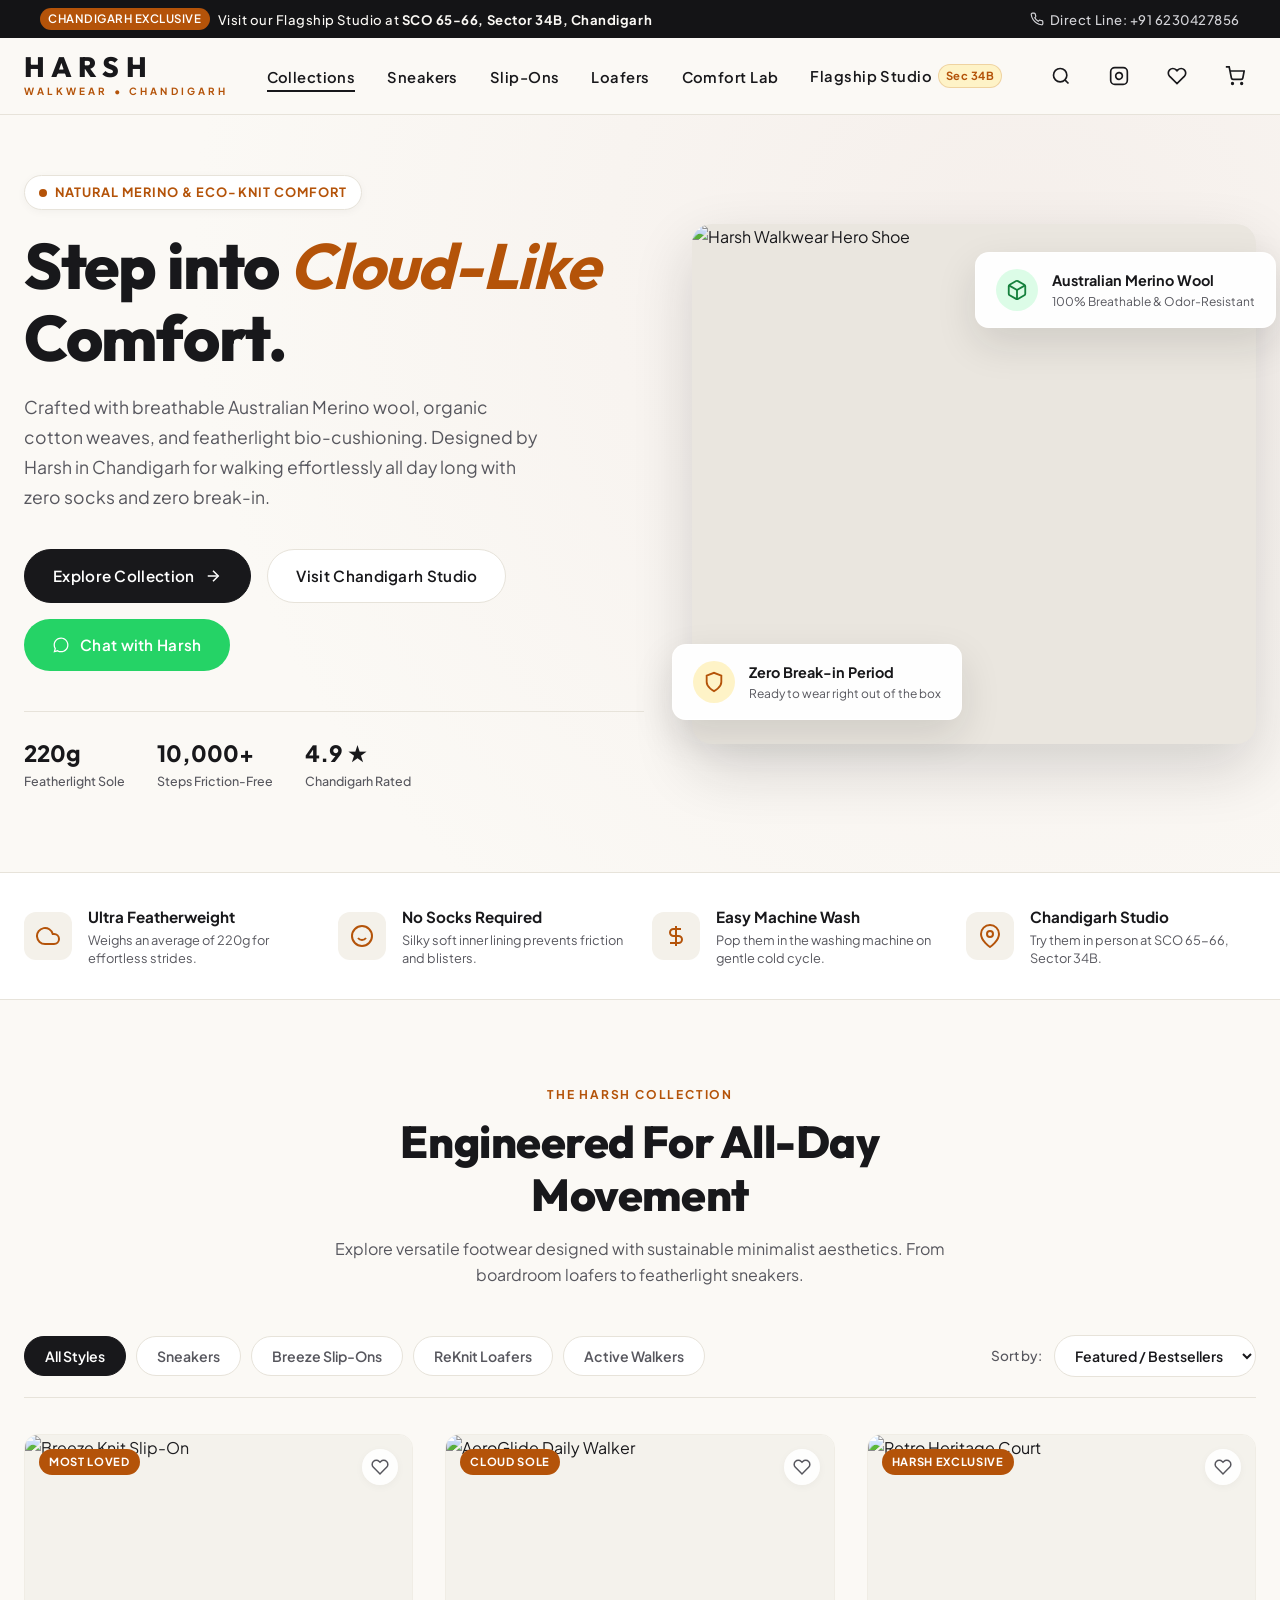
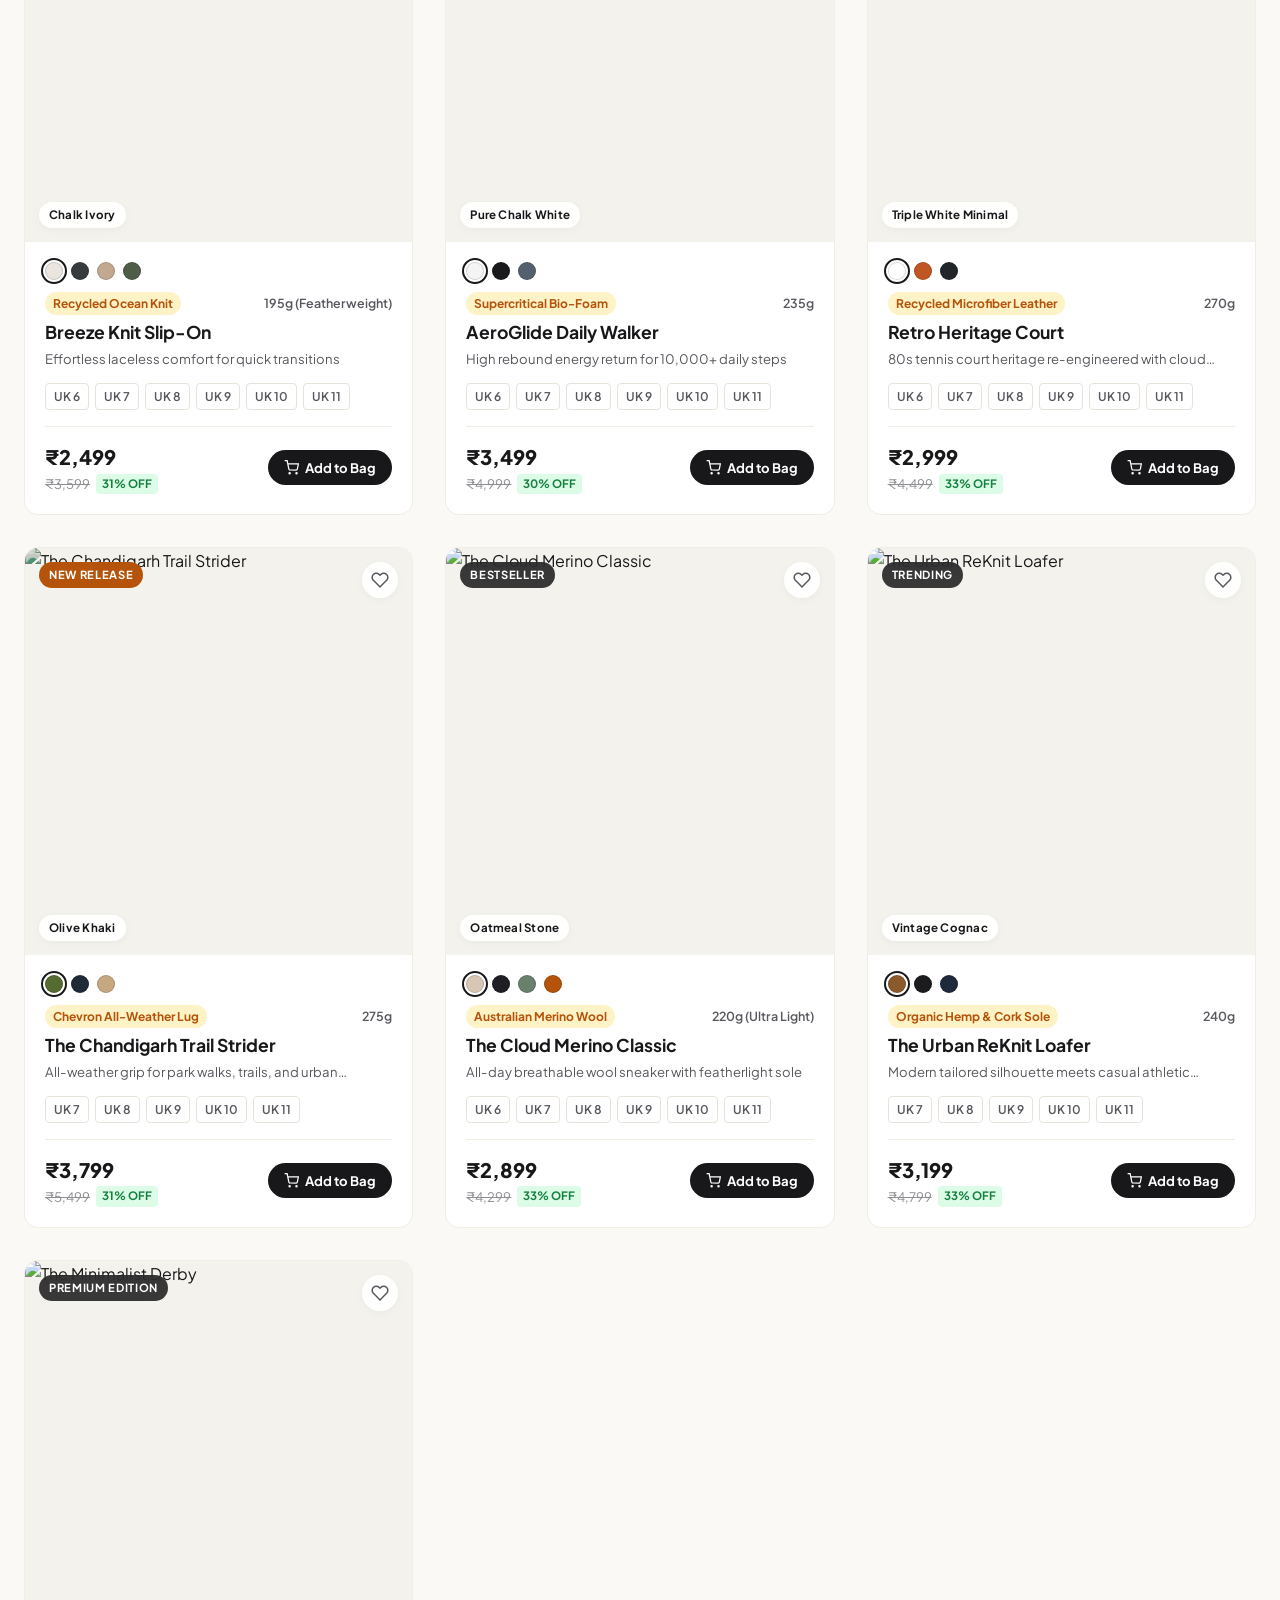
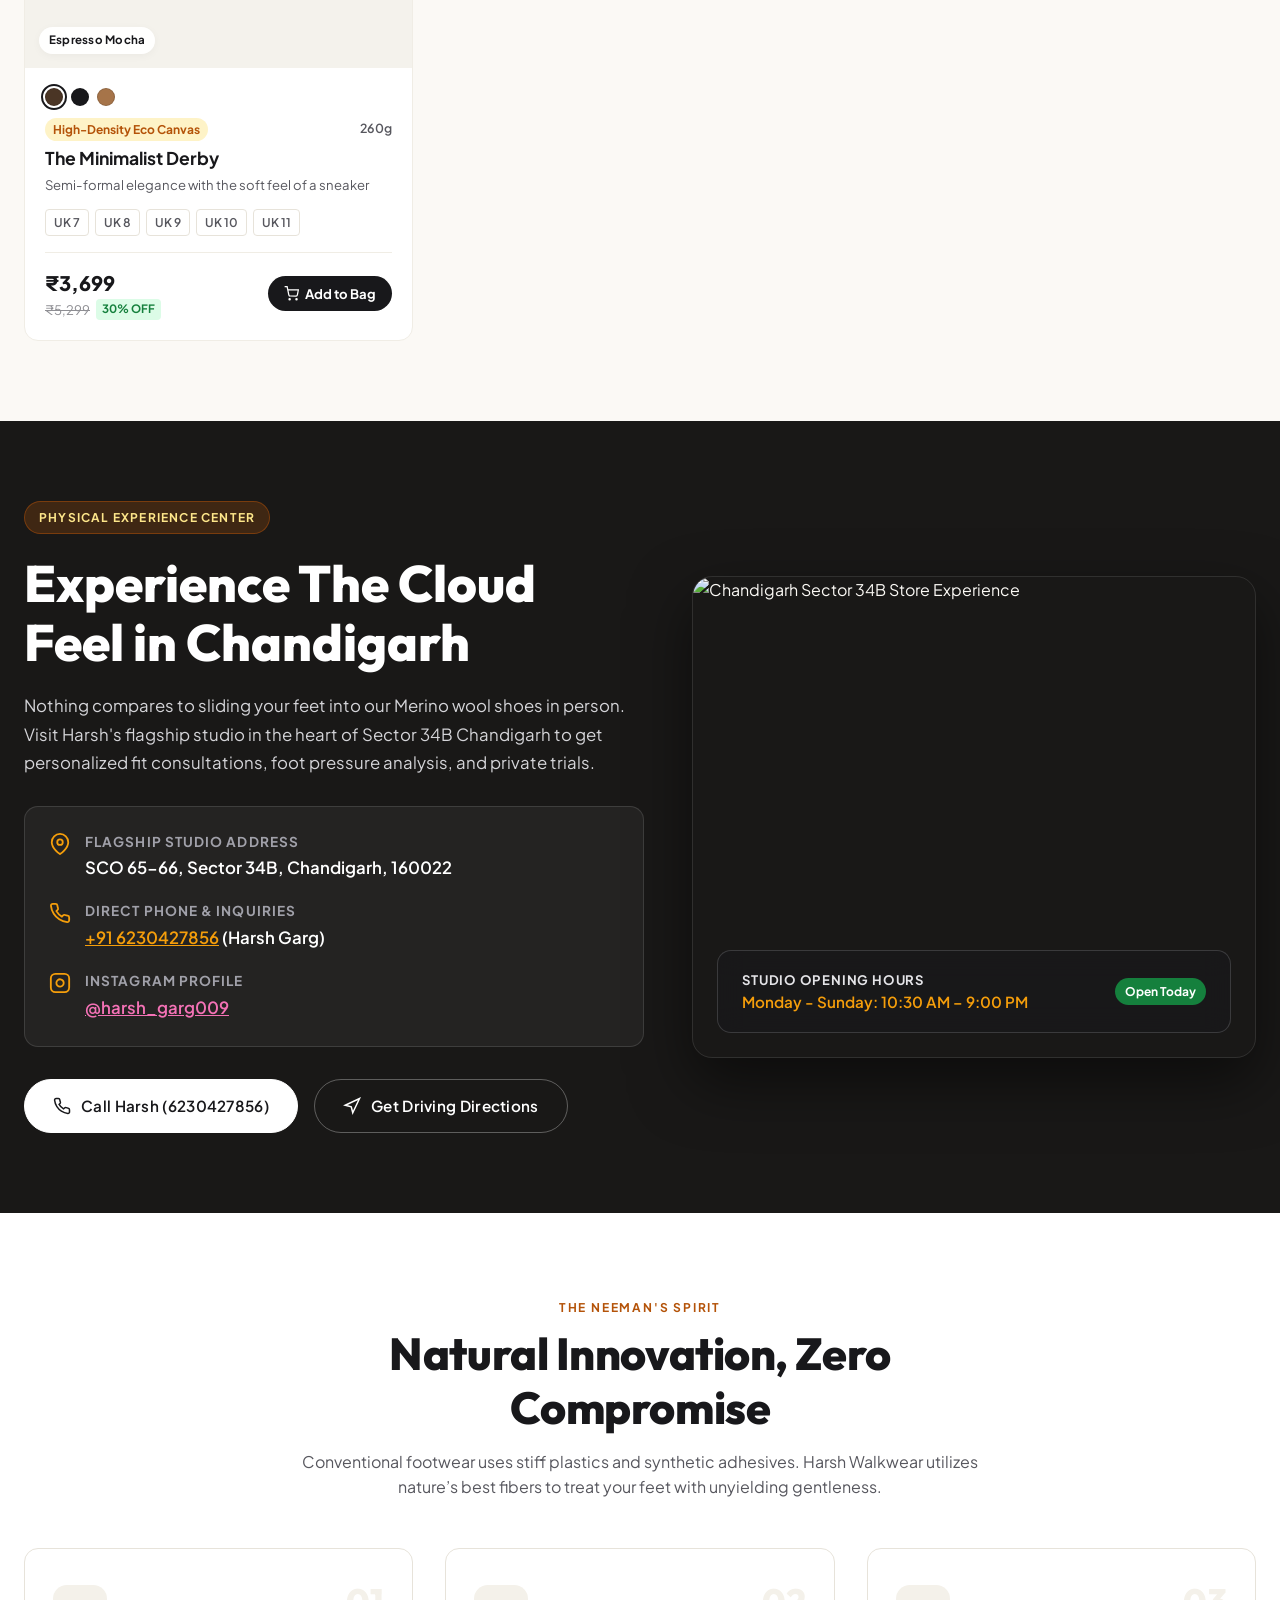
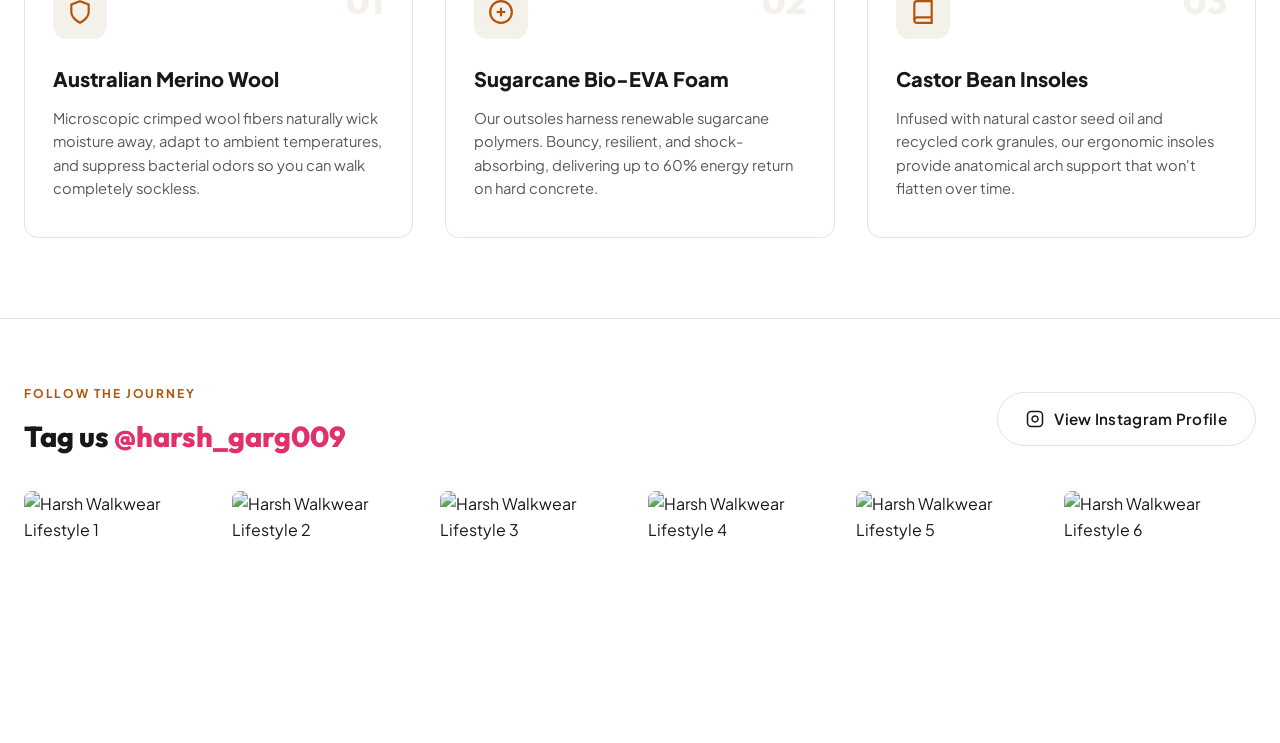
==== index.html @ c324552f "Initial commit: Harsh Walkwear website inspired by Neemans" ====
<!DOCTYPE html>
<html lang="en">
<head>
  <meta charset="UTF-8">
  <meta name="viewport" content="width=device-width, initial-scale=1.0">
  <title>HARSH WALKWEAR | Cloud-Comfort Shoes | Chandigarh Flagship</title>
  <meta name="description" content="Inspired by Neeman's aesthetic comfort. Breathable Merino wool sneakers, slip-ons, and walkers crafted for everyday luxury. Visit our Chandigarh Flagship at SCO 65-66 Sector 34B.">
  
  <!-- Google Fonts: Plus Jakarta Sans & Outfit -->
  <link rel="preconnect" href="https://fonts.googleapis.com">
  <link rel="preconnect" href="https://fonts.gstatic.com" crossorigin>
  <link href="https://fonts.googleapis.com/css2?family=Outfit:wght@400;500;600;700;800&family=Playfair+Display:ital,wght@0,600;0,700;0,800;1,600;1,700&family=Plus+Jakarta+Sans:wght@300;400;500;600;700;800&display=swap" rel="stylesheet">
  
  <!-- Custom Stylesheet -->
  <link rel="stylesheet" href="css/style.css">
</head>
<body>

  <!-- ==========================================
       ANNOUNCEMENT BAR
       ========================================== -->
  <div class="announcement-bar">
    <div class="container announcement-content">
      <div class="announcement-item">
        <span class="announcement-badge">Chandigarh Exclusive</span>
        <span>Visit our Flagship Studio at <strong>SCO 65-66, Sector 34B, Chandigarh</strong></span>
      </div>
      <div class="announcement-item" style="display: flex; align-items: center; gap: 16px;">
        <span style="display: none; @media(min-width: 900px){display: inline;}">🎉 Free Nationwide Express Shipping on all orders!</span>
        <a href="tel:6230427856" class="announcement-phone">
          <svg width="14" height="14" viewBox="0 0 24 24" fill="none" stroke="currentColor" stroke-width="2"><path d="M22 16.92v3a2 2 0 0 1-2.18 2 19.79 19.79 0 0 1-8.63-3.07 19.5 19.5 0 0 1-6-6 19.79 19.79 0 0 1-3.07-8.67A2 2 0 0 1 4.11 2h3a2 2 0 0 1 2 1.72 12.84 12.84 0 0 0 .7 2.81 2 2 0 0 1-.45 2.11L8.09 9.91a16 16 0 0 0 6 6l1.27-1.27a2 2 0 0 1 2.11-.45 12.84 12.84 0 0 0 2.81.7A2 2 0 0 1 22 16.92z"></path></svg>
          Direct Line: +91 6230427856
        </a>
      </div>
    </div>
  </div>

  <!-- ==========================================
       NAVIGATION BAR
       ========================================== -->
  <header class="navbar">
    <div class="container nav-container">
      <!-- Brand Logo -->
      <a href="#" class="brand-logo">
        <span class="logo-main">HARSH</span>
        <span class="logo-sub">WALKWEAR • CHANDIGARH</span>
      </a>

      <!-- Main Navigation Menu -->
      <nav>
        <ul class="nav-menu">
          <li><a href="#collectionSection" class="nav-link active">Collections</a></li>
          <li><a href="#collectionSection" class="nav-link" onclick="STATE.activeCategory='sneakers'; renderProducts();">Sneakers</a></li>
          <li><a href="#collectionSection" class="nav-link" onclick="STATE.activeCategory='slipons'; renderProducts();">Slip-Ons</a></li>
          <li><a href="#collectionSection" class="nav-link" onclick="STATE.activeCategory='loafers'; renderProducts();">Loafers</a></li>
          <li><a href="#philosophySection" class="nav-link">Comfort Lab</a></li>
          <li><a href="#flagshipSection" class="nav-link badge-link">Flagship Studio <span class="city-tag">Sec 34B</span></a></li>
        </ul>
      </nav>

      <!-- Nav Action Icons -->
      <div class="nav-actions">
        <!-- Search Trigger -->
        <button class="nav-icon-btn" id="openSearchBtn" title="Search shoes" aria-label="Search shoes">
          <svg width="20" height="20" viewBox="0 0 24 24" fill="none" stroke="currentColor" stroke-width="2"><circle cx="11" cy="11" r="8"></circle><line x1="21" y1="21" x2="16.65" y2="16.65"></line></svg>
        </button>

        <!-- Instagram Profile Link -->
        <a href="https://instagram.com/harsh_garg009" target="_blank" rel="noopener" class="nav-icon-btn" title="Follow Harsh on Instagram (@harsh_garg009)">
          <svg width="20" height="20" viewBox="0 0 24 24" fill="none" stroke="currentColor" stroke-width="2"><rect x="2" y="2" width="20" height="20" rx="5" ry="5"></rect><path d="M16 11.37A4 4 0 1 1 12.63 8 4 4 0 0 1 16 11.37z"></path><line x1="17.5" y1="6.5" x2="17.51" y2="6.5"></line></svg>
        </a>

        <!-- Wishlist Button -->
        <button class="nav-icon-btn" onclick="openWishlistModal()" title="View Wishlist" aria-label="View Wishlist">
          <svg width="20" height="20" viewBox="0 0 24 24" fill="none" stroke="currentColor" stroke-width="2"><path d="M20.84 4.61a5.5 5.5 0 0 0-7.78 0L12 5.67l-1.06-1.06a5.5 5.5 0 0 0-7.78 7.78l1.06 1.06L12 21.23l7.78-7.78 1.06-1.06a5.5 5.5 0 0 0 0-7.78z"></path></svg>
          <span class="counter-badge" id="wishlistBadge" style="display: none;">0</span>
        </button>

        <!-- Cart Trigger Button -->
        <button class="nav-icon-btn" id="openCartBtn" title="Open Cart" aria-label="Open Cart">
          <svg width="20" height="20" viewBox="0 0 24 24" fill="none" stroke="currentColor" stroke-width="2"><circle cx="9" cy="21" r="1"></circle><circle cx="20" cy="21" r="1"></circle><path d="M1 1h4l2.68 13.39a2 2 0 0 0 2 1.61h9.72a2 2 0 0 0 2-1.61L23 6H6"></path></svg>
          <span class="counter-badge" id="cartBadge" style="display: none;">0</span>
        </button>

        <!-- Mobile Menu Toggle Button -->
        <button class="nav-icon-btn mobile-menu-toggle" id="mobileMenuToggle" title="Open Menu" aria-label="Toggle menu">
          <svg width="22" height="22" viewBox="0 0 24 24" fill="none" stroke="currentColor" stroke-width="2"><line x1="3" y1="12" x2="21" y2="12"></line><line x1="3" y1="6" x2="21" y2="6"></line><line x1="3" y1="18" x2="21" y2="18"></line></svg>
        </button>
      </div>
    </div>
  </header>

  <!-- ==========================================
       HERO SECTION (NEEMAN'S EDITORIAL VIBE)
       ========================================== -->
  <section class="hero-section">
    <div class="container hero-grid">
      <!-- Left Content -->
      <div class="hero-content">
        <div class="hero-tag">
          <span class="dot"></span>
          Natural Merino & Eco-Knit Comfort
        </div>
        <h1 class="hero-title">
          Step into <em>Cloud-Like</em> Comfort.
        </h1>
        <p class="hero-desc">
          Crafted with breathable Australian Merino wool, organic cotton weaves, and featherlight bio-cushioning. Designed by Harsh in Chandigarh for walking effortlessly all day long with zero socks and zero break-in.
        </p>

        <div class="hero-cta-group">
          <a href="#collectionSection" class="btn btn-primary">
            Explore Collection
            <svg width="18" height="18" viewBox="0 0 24 24" fill="none" stroke="currentColor" stroke-width="2"><line x1="5" y1="12" x2="19" y2="12"></line><polyline points="12 5 19 12 12 19"></polyline></svg>
          </a>
          <a href="#flagshipSection" class="btn btn-secondary">
            Visit Chandigarh Studio
          </a>
          <a href="https://wa.me/916230427856?text=Hello%20Harsh,%20I'm%20interested%20in%20your%20shoe%20collection!" target="_blank" class="btn btn-whatsapp">
            <svg width="18" height="18" viewBox="0 0 24 24" fill="currentColor"><path d="M12.04 2C6.58 2 2.13 6.45 2.13 11.91C2.13 13.66 2.59 15.36 3.45 16.86L2.05 22L7.3 20.62C8.75 21.41 10.38 21.83 12.04 21.83C17.5 21.83 21.95 17.38 21.95 11.92C21.95 9.27 20.92 6.78 19.05 4.91C17.18 3.03 14.69 2 12.04 2M12.05 3.67C14.25 3.67 16.31 4.53 17.87 6.09C19.42 7.65 20.28 9.72 20.28 11.92C20.28 16.46 16.58 20.15 12.04 20.15C10.56 20.15 9.11 19.76 7.85 19L7.55 18.83L4.43 19.65L5.26 16.61L5.06 16.29C4.24 14.99 3.8 13.47 3.8 11.91C3.81 7.37 7.5 3.67 12.05 3.67Z"/></svg>
            Chat with Harsh
          </a>
        </div>

        <div class="hero-metrics">
          <div class="metric-item">
            <span class="metric-number">220g</span>
            <span class="metric-label">Featherlight Sole</span>
          </div>
          <div class="metric-item">
            <span class="metric-number">10,000+</span>
            <span class="metric-label">Steps Friction-Free</span>
          </div>
          <div class="metric-item">
            <span class="metric-number">4.9 ★</span>
            <span class="metric-label">Chandigarh Rated</span>
          </div>
        </div>
      </div>

      <!-- Right Visual Showcase -->
      <div class="hero-visual">
        <div class="hero-image-wrapper">
          <img src="https://images.unsplash.com/photo-1549298916-b41d501d3772?auto=format&fit=crop&w=1200&q=80" alt="Harsh Walkwear Hero Shoe">
        </div>

        <!-- Floating Badge 1 -->
        <div class="floating-card floating-card-1">
          <div class="float-icon">
            <svg width="22" height="22" viewBox="0 0 24 24" fill="none" stroke="currentColor" stroke-width="2"><path d="M12 22s8-4 8-10V5l-8-3-8 3v7c0 6 8 10 8 10z"></path></svg>
          </div>
          <div class="float-info">
            <h4>Zero Break-in Period</h4>
            <p>Ready to wear right out of the box</p>
          </div>
        </div>

        <!-- Floating Badge 2 -->
        <div class="floating-card floating-card-2">
          <div class="float-icon" style="background: var(--brand-green-light); color: var(--brand-green);">
            <svg width="22" height="22" viewBox="0 0 24 24" fill="none" stroke="currentColor" stroke-width="2"><path d="M21 16V8a2 2 0 0 0-1-1.73l-7-4a2 2 0 0 0-2 0l-7 4A2 2 0 0 0 3 8v8a2 2 0 0 0 1 1.73l7 4a2 2 0 0 0 2 0l7-4A2 2 0 0 0 21 16z"></path><polyline points="3.27 6.96 12 12.01 20.73 6.96"></polyline><line x1="12" y1="22.08" x2="12" y2="12"></line></svg>
          </div>
          <div class="float-info">
            <h4>Australian Merino Wool</h4>
            <p>100% Breathable & Odor-Resistant</p>
          </div>
        </div>
      </div>
    </div>
  </section>

  <!-- ==========================================
       NEEMAN'S COMFORT PILLARS / USPS
       ========================================== -->
  <section class="usps-strip">
    <div class="container usps-grid">
      <div class="usp-box">
        <div class="usp-icon">
          <svg width="24" height="24" viewBox="0 0 24 24" fill="none" stroke="currentColor" stroke-width="2"><path d="M18 10h-1.26A8 8 0 1 0 9 20h9a5 5 0 0 0 0-10z"></path></svg>
        </div>
        <div class="usp-text">
          <h4>Ultra Featherweight</h4>
          <p>Weighs an average of 220g for effortless strides.</p>
        </div>
      </div>

      <div class="usp-box">
        <div class="usp-icon">
          <svg width="24" height="24" viewBox="0 0 24 24" fill="none" stroke="currentColor" stroke-width="2"><circle cx="12" cy="12" r="10"></circle><path d="M8 14s1.5 2 4 2 4-2 4-2"></path><line x1="9" y1="9" x2="9.01" y2="9"></line><line x1="15" y1="9" x2="15.01" y2="9"></line></svg>
        </div>
        <div class="usp-text">
          <h4>No Socks Required</h4>
          <p>Silky soft inner lining prevents friction and blisters.</p>
        </div>
      </div>

      <div class="usp-box">
        <div class="usp-icon">
          <svg width="24" height="24" viewBox="0 0 24 24" fill="none" stroke="currentColor" stroke-width="2"><path d="M12 2v20M17 5H9.5a3.5 3.5 0 0 0 0 7h5a3.5 3.5 0 0 1 0 7H6"></path></svg>
        </div>
        <div class="usp-text">
          <h4>Easy Machine Wash</h4>
          <p>Pop them in the washing machine on gentle cold cycle.</p>
        </div>
      </div>

      <div class="usp-box">
        <div class="usp-icon">
          <svg width="24" height="24" viewBox="0 0 24 24" fill="none" stroke="currentColor" stroke-width="2"><path d="M21 10c0 7-9 13-9 13s-9-6-9-13a9 9 0 0 1 18 0z"></path><circle cx="12" cy="10" r="3"></circle></svg>
        </div>
        <div class="usp-text">
          <h4>Chandigarh Studio</h4>
          <p>Try them in person at SCO 65-66, Sector 34B.</p>
        </div>
      </div>
    </div>
  </section>

  <!-- ==========================================
       COLLECTION & CATALOG SECTION
       ========================================== -->
  <section class="section" id="collectionSection">
    <div class="container">
      <div class="section-header">
        <span class="section-eyebrow">The Harsh Collection</span>
        <h2 class="section-title">Engineered For All-Day Movement</h2>
        <p class="section-subtitle">
          Explore versatile footwear designed with sustainable minimalist aesthetics. From boardroom loafers to featherlight sneakers.
        </p>
      </div>

      <!-- Catalog Toolbar (Filters & Sorting) -->
      <div class="catalog-toolbar">
        <div class="category-tabs">
          <button class="cat-btn active" data-category="all">All Styles</button>
          <button class="cat-btn" data-category="sneakers">Sneakers</button>
          <button class="cat-btn" data-category="slipons">Breeze Slip-Ons</button>
          <button class="cat-btn" data-category="loafers">ReKnit Loafers</button>
          <button class="cat-btn" data-category="walkers">Active Walkers</button>
        </div>

        <div class="catalog-sort">
          <label for="catalogSort" class="sort-label">Sort by:</label>
          <select id="catalogSort" class="sort-select">
            <option value="featured">Featured / Bestsellers</option>
            <option value="price-low">Price: Low to High</option>
            <option value="price-high">Price: High to Low</option>
            <option value="rating">Customer Rating</option>
          </select>
        </div>
      </div>

      <!-- Products Grid -->
      <div class="products-grid" id="productsGrid">
        <!-- Injected dynamically via js/app.js -->
      </div>
    </div>
  </section>

  <!-- ==========================================
       CHANDIGARH FLAGSHIP STUDIO SHOWCASE
       ========================================== -->
  <section class="section flagship-section" id="flagshipSection">
    <div class="container flagship-grid">
      <div class="flagship-info">
        <span class="flagship-badge">Physical Experience Center</span>
        <h2 class="flagship-title">Experience The Cloud Feel in Chandigarh</h2>
        <p style="color: #D4D4D8; font-size: 1.05rem; line-height: 1.7; margin-bottom: 24px;">
          Nothing compares to sliding your feet into our Merino wool shoes in person. Visit Harsh's flagship studio in the heart of Sector 34B Chandigarh to get personalized fit consultations, foot pressure analysis, and private trials.
        </p>

        <!-- Address Card -->
        <div class="flagship-address-card">
          <div class="address-line">
            <svg class="address-icon" width="22" height="22" viewBox="0 0 24 24" fill="none" stroke="currentColor" stroke-width="2"><path d="M21 10c0 7-9 13-9 13s-9-6-9-13a9 9 0 0 1 18 0z"></path><circle cx="12" cy="10" r="3"></circle></svg>
            <div class="address-text">
              <h5>Flagship Studio Address</h5>
              <p>SCO 65-66, Sector 34B, Chandigarh, 160022</p>
            </div>
          </div>

          <div class="address-line">
            <svg class="address-icon" width="22" height="22" viewBox="0 0 24 24" fill="none" stroke="currentColor" stroke-width="2"><path d="M22 16.92v3a2 2 0 0 1-2.18 2 19.79 19.79 0 0 1-8.63-3.07 19.5 19.5 0 0 1-6-6 19.79 19.79 0 0 1-3.07-8.67A2 2 0 0 1 4.11 2h3a2 2 0 0 1 2 1.72 12.84 12.84 0 0 0 .7 2.81 2 2 0 0 1-.45 2.11L8.09 9.91a16 16 0 0 0 6 6l1.27-1.27a2 2 0 0 1 2.11-.45 12.84 12.84 0 0 0 2.81.7A2 2 0 0 1 22 16.92z"></path></svg>
            <div class="address-text">
              <h5>Direct Phone & Inquiries</h5>
              <p><a href="tel:6230427856" style="color: #F59E0B; text-decoration: underline;">+91 6230427856</a> (Harsh Garg)</p>
            </div>
          </div>

          <div class="address-line">
            <svg class="address-icon" width="22" height="22" viewBox="0 0 24 24" fill="none" stroke="currentColor" stroke-width="2"><rect x="2" y="2" width="20" height="20" rx="5" ry="5"></rect><path d="M16 11.37A4 4 0 1 1 12.63 8 4 4 0 0 1 16 11.37z"></path><line x1="17.5" y1="6.5" x2="17.51" y2="6.5"></line></svg>
            <div class="address-text">
              <h5>Instagram Profile</h5>
              <p><a href="https://instagram.com/harsh_garg009" target="_blank" rel="noopener" style="color: #F472B6; text-decoration: underline;">@harsh_garg009</a></p>
            </div>
          </div>
        </div>

        <div class="flagship-actions">
          <a href="tel:6230427856" class="btn btn-primary" style="background: #FFFFFF; color: #18181B; border-color: #FFF;">
            <svg width="18" height="18" viewBox="0 0 24 24" fill="none" stroke="currentColor" stroke-width="2"><path d="M22 16.92v3a2 2 0 0 1-2.18 2 19.79 19.79 0 0 1-8.63-3.07 19.5 19.5 0 0 1-6-6 19.79 19.79 0 0 1-3.07-8.67A2 2 0 0 1 4.11 2h3a2 2 0 0 1 2 1.72 12.84 12.84 0 0 0 .7 2.81 2 2 0 0 1-.45 2.11L8.09 9.91a16 16 0 0 0 6 6l1.27-1.27a2 2 0 0 1 2.11-.45 12.84 12.84 0 0 0 2.81.7A2 2 0 0 1 22 16.92z"></path></svg>
            Call Harsh (6230427856)
          </a>
          <a href="https://maps.google.com/?q=SCO+65-66+Sector+34B+Chandigarh" target="_blank" rel="noopener" class="btn btn-secondary" style="background: transparent; color: #FFF; border-color: rgba(255,255,255,0.3);">
            <svg width="18" height="18" viewBox="0 0 24 24" fill="none" stroke="currentColor" stroke-width="2"><polygon points="3 11 22 2 13 21 11 13 3 11"></polygon></svg>
            Get Driving Directions
          </a>
        </div>
      </div>

      <div class="flagship-media-card">
        <img src="https://images.unsplash.com/photo-1525966222134-fcfa99b8ae77?auto=format&fit=crop&w=1200&q=80" alt="Chandigarh Sector 34B Store Experience">
        <div class="flagship-floating-tag">
          <div>
            <div class="store-hours-title">Studio Opening Hours</div>
            <div class="store-hours-val">Monday - Sunday: 10:30 AM – 9:00 PM</div>
          </div>
          <span style="background: var(--brand-green); color: #FFF; font-size: 0.75rem; font-weight: 700; padding: 4px 10px; border-radius: var(--radius-pill);">Open Today</span>
        </div>
      </div>
    </div>
  </section>

  <!-- ==========================================
       THE HARSH PHILOSOPHY / SUSTAINABLE CRAFT
       ========================================== -->
  <section class="section" id="philosophySection" style="background: #FFF;">
    <div class="container">
      <div class="section-header">
        <span class="section-eyebrow">The Neeman's Spirit</span>
        <h2 class="section-title">Natural Innovation, Zero Compromise</h2>
        <p class="section-subtitle">
          Conventional footwear uses stiff plastics and synthetic adhesives. Harsh Walkwear utilizes nature’s best fibers to treat your feet with unyielding gentleness.
        </p>
      </div>

      <div class="craft-grid">
        <div class="craft-card">
          <span class="craft-number">01</span>
          <div class="craft-icon">
            <svg width="26" height="26" viewBox="0 0 24 24" fill="none" stroke="currentColor" stroke-width="2"><path d="M12 22s8-4 8-10V5l-8-3-8 3v7c0 6 8 10 8 10z"></path></svg>
          </div>
          <h3>Australian Merino Wool</h3>
          <p>Microscopic crimped wool fibers naturally wick moisture away, adapt to ambient temperatures, and suppress bacterial odors so you can walk completely sockless.</p>
        </div>

        <div class="craft-card">
          <span class="craft-number">02</span>
          <div class="craft-icon">
            <svg width="26" height="26" viewBox="0 0 24 24" fill="none" stroke="currentColor" stroke-width="2"><circle cx="12" cy="12" r="10"></circle><path d="M8 12h8"></path><path d="M12 8v8"></path></svg>
          </div>
          <h3>Sugarcane Bio-EVA Foam</h3>
          <p>Our outsoles harness renewable sugarcane polymers. Bouncy, resilient, and shock-absorbing, delivering up to 60% energy return on hard concrete.</p>
        </div>

        <div class="craft-card">
          <span class="craft-number">03</span>
          <div class="craft-icon">
            <svg width="26" height="26" viewBox="0 0 24 24" fill="none" stroke="currentColor" stroke-width="2"><path d="M4 19.5A2.5 2.5 0 0 1 6.5 17H20"></path><path d="M6.5 2H20v20H6.5A2.5 2.5 0 0 1 4 19.5v-15A2.5 2.5 0 0 1 6.5 2z"></path></svg>
          </div>
          <h3>Castor Bean Insoles</h3>
          <p>Infused with natural castor seed oil and recycled cork granules, our ergonomic insoles provide anatomical arch support that won't flatten over time.</p>
        </div>
      </div>
    </div>
  </section>

  <!-- ==========================================
       INSTAGRAM COMMUNITY STRIP
       ========================================== -->
  <section class="instagram-strip">
    <div class="container">
      <div class="instagram-header">
        <div>
          <span class="section-eyebrow">Follow The Journey</span>
          <h2 style="font-family: var(--font-serif); font-size: 1.8rem; font-weight: 800;">
            Tag us <a href="https://instagram.com/harsh_garg009" target="_blank" rel="noopener" class="insta-handle">@harsh_garg009</a>
          </h2>
        </div>
        <a href="https://instagram.com/harsh_garg009" target="_blank" rel="noopener" class="btn btn-secondary">
          <svg width="18" height="18" viewBox="0 0 24 24" fill="none" stroke="currentColor" stroke-width="2"><rect x="2" y="2" width="20" height="20" rx="5" ry="5"></rect><path d="M16 11.37A4 4 0 1 1 12.63 8 4 4 0 0 1 16 11.37z"></path><line x1="17.5" y1="6.5" x2="17.51" y2="6.5"></line></svg>
          View Instagram Profile
        </a>
      </div>

      <div class="insta-grid">
        <a href="https://instagram.com/harsh_garg009" target="_blank" class="insta-item">
          <img src="https://images.unsplash.com/photo-1549298916-b41d501d3772?auto=format&fit=crop&w=500&q=80" alt="Harsh Walkwear Lifestyle 1">
          <div class="insta-overlay">
            <svg width="24" height="24" viewBox="0 0 24 24" fill="none" stroke="currentColor" stroke-width="2"><rect x="2" y="2" width="20" height="20" rx="5" ry="5"></rect><path d="M16 11.37A4 4 0 1 1 12.63 8 4 4 0 0 1 16 11.37z"></path></svg>
          </div>
        </a>
        <a href="https://instagram.com/harsh_garg009" target="_blank" class="insta-item">
          <img src="https://images.unsplash.com/photo-1595950653106-6c9ebd614d3a?auto=format&fit=crop&w=500&q=80" alt="Harsh Walkwear Lifestyle 2">
          <div class="insta-overlay">
            <svg width="24" height="24" viewBox="0 0 24 24" fill="none" stroke="currentColor" stroke-width="2"><rect x="2" y="2" width="20" height="20" rx="5" ry="5"></rect><path d="M16 11.37A4 4 0 1 1 12.63 8 4 4 0 0 1 16 11.37z"></path></svg>
          </div>
        </a>
        <a href="https://instagram.com/harsh_garg009" target="_blank" class="insta-item">
          <img src="https://images.unsplash.com/photo-1560769629-975ec94e6a86?auto=format&fit=crop&w=500&q=80" alt="Harsh Walkwear Lifestyle 3">
          <div class="insta-overlay">
            <svg width="24" height="24" viewBox="0 0 24 24" fill="none" stroke="currentColor" stroke-width="2"><rect x="2" y="2" width="20" height="20" rx="5" ry="5"></rect><path d="M16 11.37A4 4 0 1 1 12.63 8 4 4 0 0 1 16 11.37z"></path></svg>
          </div>
        </a>
        <a href="https://instagram.com/harsh_garg009" target="_blank" class="insta-item">
          <img src="https://images.unsplash.com/photo-1584735935682-2f2b69dff9d2?auto=format&fit=crop&w=500&q=80" alt="Harsh Walkwear Lifestyle 4">
          <div class="insta-overlay">
            <svg width="24" height="24" viewBox="0 0 24 24" fill="none" stroke="currentColor" stroke-width="2"><rect x="2" y="2" width="20" height="20" rx="5" ry="5"></rect><path d="M16 11.37A4 4 0 1 1 12.63 8 4 4 0 0 1 16 11.37z"></path></svg>
          </div>
        </a>
        <a href="https://instagram.com/harsh_garg009" target="_blank" class="insta-item">
          <img src="https://images.unsplash.com/photo-1575537302964-96cd47c06b1b?auto=format&fit=crop&w=500&q=80" alt="Harsh Walkwear Lifestyle 5">
          <div class="insta-overlay">
            <svg width="24" height="24" viewBox="0 0 24 24" fill="none" stroke="currentColor" stroke-width="2"><rect x="2" y="2" width="20" height="20" rx="5" ry="5"></rect><path d="M16 11.37A4 4 0 1 1 12.63 8 4 4 0 0 1 16 11.37z"></path></svg>
          </div>
        </a>
        <a href="https://instagram.com/harsh_garg009" target="_blank" class="insta-item">
          <img src="https://images.unsplash.com/photo-1600185365926-3a2ce3cdb9eb?auto=format&fit=crop&w=500&q=80" alt="Harsh Walkwear Lifestyle 6">
          <div class="insta-overlay">
            <svg width="24" height="24" viewBox="0 0 24 24" fill="none" stroke="currentColor" stroke-width="2"><rect x="2" y="2" width="20" height="20" rx="5" ry="5"></rect><path d="M16 11.37A4 4 0 1 1 12.63 8 4 4 0 0 1 16 11.37z"></path></svg>
          </div>
        </a>
      </div>
    </div>
  </section>

  <!-- ==========================================
       CART DRAWER & BACKDROP
       ========================================== -->
  <div class="drawer-backdrop" id="drawerBackdrop"></div>

  <aside class="cart-drawer" id="cartDrawer">
    <div class="cart-header">
      <h3>
        <svg width="22" height="22" viewBox="0 0 24 24" fill="none" stroke="currentColor" stroke-width="2"><circle cx="9" cy="21" r="1"></circle><circle cx="20" cy="21" r="1"></circle><path d="M1 1h4l2.68 13.39a2 2 0 0 0 2 1.61h9.72a2 2 0 0 0 2-1.61L23 6H6"></path></svg>
        Shopping Bag
      </h3>
      <button class="close-btn" id="closeCartBtn" aria-label="Close cart">
        <svg width="20" height="20" viewBox="0 0 24 24" fill="none" stroke="currentColor" stroke-width="2"><line x1="18" y1="6" x2="6" y2="18"></line><line x1="6" y1="6" x2="18" y2="18"></line></svg>
      </button>
    </div>

    <!-- Free Shipping Meter -->
    <div class="free-shipping-meter">
      <div class="shipping-text" id="shippingMeterText">
        Add <strong>₹999</strong> for <strong>Free Express Shipping!</strong>
      </div>
      <div class="shipping-progress-bar">
        <div class="shipping-progress-fill" id="shippingProgressFill"></div>
      </div>
    </div>

    <!-- Cart Items -->
    <div class="cart-items" id="cartItemsContainer">
      <!-- Injected via js/app.js -->
    </div>

    <!-- Cart Footer & Actions -->
    <div class="cart-footer">
      <div class="coupon-box">
        <input type="text" class="coupon-input" id="couponInput" placeholder="Coupon Code (HARSH10)">
        <button class="coupon-btn" id="applyCouponBtn">Apply</button>
      </div>

      <div class="applied-coupon-pill" id="appliedCouponPill">
        <span>🎉 Coupon Applied: <strong id="appliedCodeName"></strong></span>
        <button onclick="removePromoCoupon()" style="color: #EF4444; font-weight: 800; margin-left: 8px;">✕</button>
      </div>

      <div class="cart-summary">
        <div class="summary-row">
          <span>Subtotal</span>
          <span id="cartSubtotal">₹0</span>
        </div>
        <div class="summary-row" style="color: var(--brand-green);">
          <span>Discount</span>
          <span id="cartDiscount">- ₹0</span>
        </div>
        <div class="summary-row">
          <span>Nationwide Shipping</span>
          <span style="color: var(--brand-green); font-weight: 700;">FREE</span>
        </div>
        <div class="summary-row total">
          <span>Total</span>
          <span id="cartTotal">₹0</span>
        </div>
      </div>

      <div class="cart-actions">
        <!-- Instant WhatsApp Order Button -->
        <button class="btn btn-whatsapp" onclick="checkoutViaWhatsApp()" style="width: 100%; padding: 14px 20px;">
          <svg width="20" height="20" viewBox="0 0 24 24" fill="currentColor"><path d="M12.04 2C6.58 2 2.13 6.45 2.13 11.91C2.13 13.66 2.59 15.36 3.45 16.86L2.05 22L7.3 20.62C8.75 21.41 10.38 21.83 12.04 21.83C17.5 21.83 21.95 17.38 21.95 11.92C21.95 9.27 20.92 6.78 19.05 4.91C17.18 3.03 14.69 2 12.04 2M12.05 3.67C14.25 3.67 16.31 4.53 17.87 6.09C19.42 7.65 20.28 9.72 20.28 11.92C20.28 16.46 16.58 20.15 12.04 20.15C10.56 20.15 9.11 19.76 7.85 19L7.55 18.83L4.43 19.65L5.26 16.61L5.06 16.29C4.24 14.99 3.8 13.47 3.8 11.91C3.81 7.37 7.5 3.67 12.05 3.67Z"/></svg>
          Instant WhatsApp Checkout
        </button>

        <!-- Standard Web Checkout Button -->
        <button class="btn btn-primary" id="proceedCheckoutBtn" style="width: 100%;">
          Proceed to Online Checkout
        </button>
      </div>
    </div>
  </aside>

  <!-- ==========================================
       QUICK VIEW MODAL
       ========================================== -->
  <div class="modal-wrapper" id="quickViewModal">
    <div class="modal-content">
      <button class="modal-close-btn" id="quickViewClose" aria-label="Close modal">
        <svg width="20" height="20" viewBox="0 0 24 24" fill="none" stroke="currentColor" stroke-width="2"><line x1="18" y1="6" x2="6" y2="18"></line><line x1="6" y1="6" x2="18" y2="18"></line></svg>
      </button>
      <div id="quickViewContainer">
        <!-- Rendered dynamically -->
      </div>
    </div>
  </div>

  <!-- ==========================================
       ONLINE CHECKOUT MODAL
       ========================================== -->
  <div class="modal-wrapper" id="checkoutModal">
    <div class="modal-content checkout-box" id="checkoutModalBody">
      <button class="modal-close-btn" id="checkoutModalClose" aria-label="Close checkout">
        <svg width="20" height="20" viewBox="0 0 24 24" fill="none" stroke="currentColor" stroke-width="2"><line x1="18" y1="6" x2="6" y2="18"></line><line x1="6" y1="6" x2="18" y2="18"></line></svg>
      </button>

      <div class="checkout-header">
        <span class="section-eyebrow">Express Checkout</span>
        <h3>Complete Your Order</h3>
        <p style="font-size: 0.9rem; color: var(--text-secondary);">Direct dispatch from our Chandigarh Flagship Studio to your doorstep.</p>
      </div>

      <div class="checkout-summary-strip">
        <div>
          <span style="font-size: 0.85rem; color: var(--text-secondary);">Total Payable:</span>
          <strong id="checkoutTotalAmount" style="font-size: 1.3rem; margin-left: 6px; color: var(--text-primary);">₹0</strong>
        </div>
        <span id="checkoutItemsCount" style="font-size: 0.85rem; background: #FFF; padding: 4px 10px; border-radius: var(--radius-pill); font-weight: 700;">0 items</span>
      </div>

      <form id="checkoutForm" class="checkout-form">
        <div class="form-group">
          <label for="custName">Full Name *</label>
          <input type="text" id="custName" class="form-control" placeholder="e.g. Harsh Garg" required>
        </div>

        <div class="form-group">
          <label for="custPhone">Phone Number (Calling / WhatsApp) *</label>
          <input type="tel" id="custPhone" class="form-control" placeholder="e.g. 6230427856" required>
        </div>

        <div class="form-group full-width">
          <label for="custAddress">Complete Street Address *</label>
          <input type="text" id="custAddress" class="form-control" placeholder="House/Flat No., Sector, Landmark" required>
        </div>

        <div class="form-group">
          <label for="custCity">City / District *</label>
          <input type="text" id="custCity" class="form-control" value="Chandigarh" required>
        </div>

        <div class="form-group">
          <label for="custPincode">Pincode *</label>
          <input type="text" id="custPincode" class="form-control" placeholder="160022" required>
        </div>

        <div class="form-group full-width" style="margin-top: 10px;">
          <label>Payment Mode</label>
          <div style="display: flex; gap: 20px; margin-top: 6px;">
            <label style="display: flex; align-items: center; gap: 8px; cursor: pointer; font-weight: 500;">
              <input type="radio" name="paymentMode" value="Cash on Delivery" checked> Cash on Delivery (COD)
            </label>
            <label style="display: flex; align-items: center; gap: 8px; cursor: pointer; font-weight: 500;">
              <input type="radio" name="paymentMode" value="UPI / QR Code"> UPI / QR at Doorstep
            </label>
          </div>
        </div>

        <div class="full-width" style="margin-top: 20px;">
          <button type="submit" class="btn btn-primary" style="width: 100%; padding: 14px;">
            Confirm & Place Order
          </button>
        </div>
      </form>
    </div>
  <!-- ==========================================
       WISHLIST MODAL
       ========================================== -->
  <div class="modal-wrapper" id="wishlistModal">
    <div class="modal-content checkout-box">
      <button class="modal-close-btn" id="wishlistModalClose" aria-label="Close wishlist">
        <svg width="20" height="20" viewBox="0 0 24 24" fill="none" stroke="currentColor" stroke-width="2"><line x1="18" y1="6" x2="6" y2="18"></line><line x1="6" y1="6" x2="18" y2="18"></line></svg>
      </button>

      <div class="checkout-header">
        <span class="section-eyebrow">Your Favorites</span>
        <h3>Saved Wishlist</h3>
        <p style="font-size: 0.9rem; color: var(--text-secondary);">Styles you've favorited for your next walk.</p>
      </div>

      <div id="wishlistModalContent" style="display: flex; flex-direction: column; gap: 16px; max-height: 60vh; overflow-y: auto;">
        <!-- Injected via app.js -->
      </div>
    </div>
  </div>

  <!-- ==========================================
       SEARCH MODAL
       ========================================== -->
  <div class="search-modal" id="searchModal">
    <div class="search-container">
      <div class="search-input-wrap">
        <input type="text" id="searchInput" class="search-input-field" placeholder="Search comfort shoes, sneakers, loafers..." autocomplete="off">
        <button id="closeSearchBtn" style="color: var(--text-primary); font-size: 1.4rem; padding: 6px;">✕</button>
      </div>
      <div class="search-results-list" id="searchResults">
        <p style="color: var(--text-muted); font-size: 0.9rem;">Type to search sneakers, loafers, slip-ons, or walkers...</p>
      </div>
    </div>
  </div>

  <!-- ==========================================
       FOOTER
       ========================================== -->
  <footer class="footer">
    <div class="container footer-grid">
      <!-- Col 1: Brand & Contact Info -->
      <div class="footer-brand">
        <h2>HARSH</h2>
        <p>
          Redefining all-day footwear with natural materials, featherlight innovation, and Chandigarh pride. Inspired by the purity of minimalist design.
        </p>
        <div class="footer-contact-list">
          <div class="footer-contact-item">
            <svg width="18" height="18" viewBox="0 0 24 24" fill="none" stroke="currentColor" stroke-width="2"><path d="M21 10c0 7-9 13-9 13s-9-6-9-13a9 9 0 0 1 18 0z"></path><circle cx="12" cy="10" r="3"></circle></svg>
            <span>SCO 65-66, Sector 34B, Chandigarh, 160022</span>
          </div>
          <div class="footer-contact-item">
            <svg width="18" height="18" viewBox="0 0 24 24" fill="none" stroke="currentColor" stroke-width="2"><path d="M22 16.92v3a2 2 0 0 1-2.18 2 19.79 19.79 0 0 1-8.63-3.07 19.5 19.5 0 0 1-6-6 19.79 19.79 0 0 1-3.07-8.67A2 2 0 0 1 4.11 2h3a2 2 0 0 1 2 1.72 12.84 12.84 0 0 0 .7 2.81 2 2 0 0 1-.45 2.11L8.09 9.91a16 16 0 0 0 6 6l1.27-1.27a2 2 0 0 1 2.11-.45 12.84 12.84 0 0 0 2.81.7A2 2 0 0 1 22 16.92z"></path></svg>
            <a href="tel:6230427856">+91 6230427856 (Harsh)</a>
          </div>
          <div class="footer-contact-item">
            <svg width="18" height="18" viewBox="0 0 24 24" fill="none" stroke="currentColor" stroke-width="2"><rect x="2" y="2" width="20" height="20" rx="5" ry="5"></rect><path d="M16 11.37A4 4 0 1 1 12.63 8 4 4 0 0 1 16 11.37z"></path><line x1="17.5" y1="6.5" x2="17.51" y2="6.5"></line></svg>
            <a href="https://instagram.com/harsh_garg009" target="_blank" rel="noopener">Instagram: @harsh_garg009</a>
          </div>
        </div>
      </div>

      <!-- Col 2: Collections -->
      <div class="footer-col">
        <h4>Collections</h4>
        <ul class="footer-links">
          <li><a href="#collectionSection" onclick="STATE.activeCategory='sneakers'; renderProducts();">Cloud Merino Sneakers</a></li>
          <li><a href="#collectionSection" onclick="STATE.activeCategory='slipons'; renderProducts();">Breeze Knit Slip-Ons</a></li>
          <li><a href="#collectionSection" onclick="STATE.activeCategory='loafers'; renderProducts();">The ReKnit Loafers</a></li>
          <li><a href="#collectionSection" onclick="STATE.activeCategory='walkers'; renderProducts();">AeroGlide Walkers</a></li>
          <li><a href="#collectionSection" onclick="STATE.activeCategory='all'; renderProducts();">All Products</a></li>
        </ul>
      </div>

      <!-- Col 3: Experience & Care -->
      <div class="footer-col">
        <h4>Experience</h4>
        <ul class="footer-links">
          <li><a href="#flagshipSection">Chandigarh Sector 34B Studio</a></li>
          <li><a href="#philosophySection">The Comfort Lab</a></li>
          <li><a href="#collectionSection">Featured Footwear</a></li>
          <li><a href="tel:6230427856">Book Studio Trial Appointment</a></li>
          <li><a href="https://wa.me/916230427856?text=Hi%20Harsh!%20Need%20help%20with%20sizing" target="_blank">Size & Fit Consultation</a></li>
        </ul>
      </div>

      <!-- Col 4: Newsletter & Exclusive Perks -->
      <div class="footer-col footer-newsletter">
        <h4>Stay in Comfort</h4>
        <p>Subscribe to receive secret discount drops, Chandigarh studio private invites, and new shoe releases.</p>
        <form class="newsletter-form" onsubmit="event.preventDefault(); showToast('Thank you for subscribing! Check your inbox for HARSH10', 'success'); this.reset();">
          <input type="email" class="newsletter-input" placeholder="Enter your email" required>
          <button type="submit" class="btn btn-primary" style="padding: 10px 18px; font-size: 0.85rem;">Join</button>
        </form>
        <div style="font-size: 0.78rem; color: #71717A;">
          Use code <strong style="color: var(--brand-amber);">HARSH10</strong> for 10% off your first pair.
        </div>
      </div>
    </div>

    <div class="container footer-bottom">
      <div>
        © 2026 HARSH WALKWEAR. All Rights Reserved. Curated with pride in Chandigarh.
      </div>
      <div style="display: flex; gap: 20px;">
        <a href="tel:6230427856">Call: 6230427856</a>
        <a href="https://instagram.com/harsh_garg009" target="_blank">Instagram: @harsh_garg009</a>
        <a href="#flagshipSection">SCO 65-66 Sector 34B</a>
      </div>
    </div>
  </footer>

  <!-- Scripts -->
  <script src="js/products.js"></script>
  <script src="js/app.js"></script>

</body>
</html>
---- css/style.css ----
/* ==========================================================================
   HARSH WALKWEAR - NEEMAN'S INSPIRED AESTHETIC DESIGN SYSTEM
   Modern, Minimalist, Earthy, Luxury Comfort Footwear
   ========================================================================== */

:root {
  /* Color Palette - Neeman's Warm Earth & Obsidian */
  --bg-primary: #FBF9F5;
  --bg-surface: #FFFFFF;
  --bg-subtle: #F4F1EA;
  --bg-card: #FFFFFF;
  --bg-dark: #141416;
  --bg-dark-surface: #1E1E22;

  --text-primary: #18181B;
  --text-secondary: #57575E;
  --text-muted: #8E8E93;
  --text-light: #FBF9F5;

  --brand-amber: #B45309;
  --brand-amber-light: #FEF3C7;
  --brand-terracotta: #C26343;
  --brand-green: #15803D;
  --brand-green-light: #DCFCE7;
  --brand-whatsapp: #25D366;
  --brand-whatsapp-hover: #20BA5A;

  --border-light: #E7E3DA;
  --border-subtle: #F0EDE5;
  --border-focus: #18181B;

  /* Typography */
  --font-main: 'Plus Jakarta Sans', -apple-system, BlinkMacSystemFont, "Segoe UI", Roboto, sans-serif;
  --font-serif: 'Outfit', 'Playfair Display', Georgia, serif;

  /* Elevation & Shadows */
  --shadow-sm: 0 2px 8px rgba(24, 24, 27, 0.04);
  --shadow-md: 0 8px 24px rgba(24, 24, 27, 0.07);
  --shadow-lg: 0 16px 40px rgba(24, 24, 27, 0.12);
  --shadow-xl: 0 24px 60px rgba(24, 24, 27, 0.16);

  /* Radius */
  --radius-xs: 4px;
  --radius-sm: 8px;
  --radius-md: 14px;
  --radius-lg: 20px;
  --radius-pill: 9999px;

  /* Transitions */
  --transition-fast: 0.15s cubic-bezier(0.16, 1, 0.3, 1);
  --transition-normal: 0.3s cubic-bezier(0.16, 1, 0.3, 1);
  --transition-slow: 0.5s cubic-bezier(0.16, 1, 0.3, 1);
}

/* ==========================================================================
   RESET & BASE STYLES
   ========================================================================== */
*, *::before, *::after {
  box-sizing: border-box;
  margin: 0;
  padding: 0;
}

html {
  scroll-behavior: smooth;
  font-size: 16px;
  -webkit-text-size-adjust: 100%;
}

body {
  font-family: var(--font-main);
  background-color: var(--bg-primary);
  color: var(--text-primary);
  line-height: 1.6;
  overflow-x: hidden;
  -webkit-font-smoothing: antialiased;
  -moz-osx-font-smoothing: grayscale;
}

img {
  max-width: 100%;
  height: auto;
  display: block;
}

a {
  color: inherit;
  text-decoration: none;
  transition: color var(--transition-fast);
}

button, input, select, textarea {
  font-family: inherit;
  font-size: inherit;
  border: none;
  outline: none;
  background: none;
}

button {
  cursor: pointer;
  user-select: none;
}

.container {
  width: 100%;
  max-width: 1320px;
  margin: 0 auto;
  padding: 0 24px;
}

/* ==========================================================================
   ANNOUNCEMENT TICKER
   ========================================================================== */
.announcement-bar {
  background: var(--bg-dark);
  color: var(--text-light);
  font-size: 0.82rem;
  font-weight: 500;
  letter-spacing: 0.04em;
  padding: 8px 16px;
  position: relative;
  z-index: 101;
}

.announcement-content {
  display: flex;
  align-items: center;
  justify-content: space-between;
  flex-wrap: wrap;
  gap: 12px;
}

.announcement-item {
  display: flex;
  align-items: center;
  gap: 8px;
}

.announcement-badge {
  background: var(--brand-amber);
  color: #fff;
  padding: 2px 8px;
  border-radius: var(--radius-pill);
  font-size: 0.72rem;
  font-weight: 600;
  text-transform: uppercase;
}

.announcement-link {
  color: #FEF3C7;
  text-decoration: underline;
  text-underline-offset: 3px;
  font-weight: 600;
}

.announcement-phone {
  display: flex;
  align-items: center;
  gap: 6px;
  color: #D4D4D8;
  transition: color var(--transition-fast);
}

.announcement-phone:hover {
  color: #FFFFFF;
}

/* ==========================================================================
   NAVIGATION BAR
   ========================================================================== */
.navbar {
  position: sticky;
  top: 0;
  z-index: 100;
  background: rgba(251, 249, 245, 0.92);
  backdrop-filter: blur(16px);
  -webkit-backdrop-filter: blur(16px);
  border-bottom: 1px solid var(--border-light);
  transition: all var(--transition-normal);
}

.navbar.scrolled {
  background: rgba(255, 255, 255, 0.96);
  box-shadow: var(--shadow-sm);
}

.nav-container {
  display: flex;
  align-items: center;
  justify-content: space-between;
  height: 76px;
}

/* Brand Logo */
.brand-logo {
  display: flex;
  flex-direction: column;
  text-decoration: none;
}

.logo-main {
  font-family: var(--font-serif);
  font-size: 1.75rem;
  font-weight: 800;
  letter-spacing: 0.22em;
  line-height: 1;
  color: var(--text-primary);
}

.logo-sub {
  font-size: 0.62rem;
  letter-spacing: 0.32em;
  text-transform: uppercase;
  color: var(--brand-amber);
  font-weight: 700;
  margin-top: 3px;
}

/* Nav Links */
.nav-menu {
  display: flex;
  align-items: center;
  list-style: none;
  gap: 32px;
}

.nav-link {
  font-size: 0.92rem;
  font-weight: 600;
  letter-spacing: 0.03em;
  color: var(--text-primary);
  position: relative;
  padding: 6px 0;
}

.nav-link::after {
  content: '';
  position: absolute;
  bottom: 0;
  left: 0;
  width: 0;
  height: 2px;
  background: var(--text-primary);
  transition: width var(--transition-fast);
}

.nav-link:hover::after,
.nav-link.active::after {
  width: 100%;
}

.nav-link.badge-link {
  display: flex;
  align-items: center;
  gap: 6px;
}

.city-tag {
  background: var(--brand-amber-light);
  color: var(--brand-amber);
  font-size: 0.7rem;
  font-weight: 700;
  padding: 2px 7px;
  border-radius: var(--radius-pill);
  border: 1px solid rgba(180, 83, 9, 0.2);
}

/* Nav Actions */
.nav-actions {
  display: flex;
  align-items: center;
  gap: 16px;
}

.nav-icon-btn {
  position: relative;
  display: flex;
  align-items: center;
  justify-content: center;
  width: 42px;
  height: 42px;
  border-radius: 50%;
  background: transparent;
  color: var(--text-primary);
  transition: all var(--transition-fast);
}

.nav-icon-btn:hover {
  background: var(--bg-subtle);
  transform: translateY(-1px);
}

.counter-badge {
  position: absolute;
  top: 4px;
  right: 4px;
  background: var(--brand-amber);
  color: #fff;
  font-size: 0.7rem;
  font-weight: 700;
  min-width: 18px;
  height: 18px;
  border-radius: var(--radius-pill);
  display: flex;
  align-items: center;
  justify-content: center;
  padding: 0 4px;
}

.mobile-menu-toggle {
  display: none;
}

/* ==========================================================================
   HERO SECTION
   ========================================================================== */
.hero-section {
  position: relative;
  padding: 60px 0 80px;
  overflow: hidden;
  background: radial-gradient(circle at 80% 20%, #F5EFEB 0%, var(--bg-primary) 70%);
}

.hero-grid {
  display: grid;
  grid-template-columns: 1.1fr 1fr;
  align-items: center;
  gap: 48px;
}

.hero-tag {
  display: inline-flex;
  align-items: center;
  gap: 8px;
  background: #FFF;
  border: 1px solid var(--border-light);
  padding: 6px 14px;
  border-radius: var(--radius-pill);
  font-size: 0.8rem;
  font-weight: 700;
  text-transform: uppercase;
  letter-spacing: 0.08em;
  color: var(--brand-amber);
  box-shadow: var(--shadow-sm);
  margin-bottom: 20px;
}

.hero-tag span.dot {
  width: 8px;
  height: 8px;
  border-radius: 50%;
  background: var(--brand-amber);
  animation: pulseDot 2s infinite;
}

@keyframes pulseDot {
  0% { transform: scale(0.9); opacity: 0.7; }
  50% { transform: scale(1.3); opacity: 1; }
  100% { transform: scale(0.9); opacity: 0.7; }
}

.hero-title {
  font-family: var(--font-serif);
  font-size: clamp(2.5rem, 5vw, 4.2rem);
  font-weight: 800;
  line-height: 1.12;
  letter-spacing: -0.02em;
  color: var(--text-primary);
  margin-bottom: 20px;
}

.hero-title em {
  font-style: italic;
  color: var(--brand-amber);
  font-weight: 700;
}

.hero-desc {
  font-size: 1.1rem;
  color: var(--text-secondary);
  line-height: 1.7;
  max-width: 520px;
  margin-bottom: 36px;
}

.hero-cta-group {
  display: flex;
  align-items: center;
  flex-wrap: wrap;
  gap: 16px;
  margin-bottom: 40px;
}

.btn {
  display: inline-flex;
  align-items: center;
  justify-content: center;
  gap: 10px;
  padding: 14px 28px;
  font-weight: 600;
  font-size: 0.95rem;
  border-radius: var(--radius-pill);
  letter-spacing: 0.02em;
  transition: all var(--transition-fast);
}

.btn-primary {
  background: var(--text-primary);
  color: #FFF;
  border: 1px solid var(--text-primary);
}

.btn-primary:hover {
  background: #27272A;
  transform: translateY(-2px);
  box-shadow: var(--shadow-md);
}

.btn-secondary {
  background: #FFF;
  color: var(--text-primary);
  border: 1px solid var(--border-light);
}

.btn-secondary:hover {
  background: var(--bg-subtle);
  border-color: #D4D4D8;
  transform: translateY(-2px);
}

.btn-whatsapp {
  background: var(--brand-whatsapp);
  color: #FFF;
  border: none;
}

.btn-whatsapp:hover {
  background: var(--brand-whatsapp-hover);
  color: #FFF;
  box-shadow: 0 6px 20px rgba(37, 211, 102, 0.35);
  transform: translateY(-2px);
}

.hero-metrics {
  display: flex;
  align-items: center;
  gap: 32px;
  border-top: 1px solid var(--border-light);
  padding-top: 24px;
}

.metric-item {
  display: flex;
  flex-direction: column;
}

.metric-number {
  font-size: 1.4rem;
  font-weight: 800;
  color: var(--text-primary);
}

.metric-label {
  font-size: 0.78rem;
  color: var(--text-secondary);
  font-weight: 500;
}

/* Hero Showcase Visual */
.hero-visual {
  position: relative;
}

.hero-image-wrapper {
  position: relative;
  border-radius: var(--radius-lg);
  overflow: hidden;
  box-shadow: var(--shadow-xl);
  background: #EAE6DF;
}

.hero-image-wrapper img {
  width: 100%;
  height: 520px;
  object-fit: cover;
  transition: transform var(--transition-slow);
}

.hero-image-wrapper:hover img {
  transform: scale(1.03);
}

.floating-card {
  position: absolute;
  background: rgba(255, 255, 255, 0.95);
  backdrop-filter: blur(12px);
  padding: 16px 20px;
  border-radius: var(--radius-md);
  box-shadow: var(--shadow-lg);
  border: 1px solid rgba(255, 255, 255, 0.8);
  display: flex;
  align-items: center;
  gap: 14px;
  animation: floatCard 4s ease-in-out infinite;
}

.floating-card-1 {
  bottom: 24px;
  left: -20px;
}

.floating-card-2 {
  top: 28px;
  right: -20px;
  animation-delay: 2s;
}

@keyframes floatCard {
  0%, 100% { transform: translateY(0); }
  50% { transform: translateY(-8px); }
}

.float-icon {
  width: 42px;
  height: 42px;
  border-radius: 50%;
  background: var(--brand-amber-light);
  color: var(--brand-amber);
  display: flex;
  align-items: center;
  justify-content: center;
}

.float-info h4 {
  font-size: 0.9rem;
  font-weight: 700;
}

.float-info p {
  font-size: 0.75rem;
  color: var(--text-secondary);
}

/* ==========================================================================
   USPS STRIP (NEEMAN'S COMFORT PILLARS)
   ========================================================================== */
.usps-strip {
  background: #FFF;
  border-top: 1px solid var(--border-light);
  border-bottom: 1px solid var(--border-light);
  padding: 32px 0;
}

.usps-grid {
  display: grid;
  grid-template-columns: repeat(4, 1fr);
  gap: 24px;
}

.usp-box {
  display: flex;
  align-items: center;
  gap: 16px;
}

.usp-icon {
  width: 48px;
  height: 48px;
  flex-shrink: 0;
  border-radius: 12px;
  background: var(--bg-subtle);
  color: var(--brand-amber);
  display: flex;
  align-items: center;
  justify-content: center;
}

.usp-text h4 {
  font-size: 0.95rem;
  font-weight: 700;
  color: var(--text-primary);
  margin-bottom: 2px;
}

.usp-text p {
  font-size: 0.8rem;
  color: var(--text-secondary);
  line-height: 1.4;
}

/* ==========================================================================
   SECTION COMMON STYLES
   ========================================================================== */
.section {
  padding: 80px 0;
}

.section-header {
  text-align: center;
  max-width: 680px;
  margin: 0 auto 48px;
}

.section-header.left-aligned {
  text-align: left;
  margin: 0 0 40px;
}

.section-eyebrow {
  display: inline-block;
  font-size: 0.75rem;
  font-weight: 700;
  letter-spacing: 0.15em;
  text-transform: uppercase;
  color: var(--brand-amber);
  margin-bottom: 10px;
}

.section-title {
  font-family: var(--font-serif);
  font-size: clamp(2rem, 3.5vw, 2.8rem);
  font-weight: 800;
  letter-spacing: -0.01em;
  color: var(--text-primary);
  line-height: 1.2;
  margin-bottom: 14px;
}

.section-subtitle {
  font-size: 1rem;
  color: var(--text-secondary);
  line-height: 1.6;
}

/* ==========================================================================
   COLLECTIONS / PRODUCT CATALOG
   ========================================================================== */
.catalog-toolbar {
  display: flex;
  align-items: center;
  justify-content: space-between;
  flex-wrap: wrap;
  gap: 20px;
  margin-bottom: 36px;
  padding-bottom: 20px;
  border-bottom: 1px solid var(--border-light);
}

.category-tabs {
  display: flex;
  align-items: center;
  flex-wrap: wrap;
  gap: 10px;
}

.cat-btn {
  padding: 10px 20px;
  border-radius: var(--radius-pill);
  font-size: 0.88rem;
  font-weight: 600;
  color: var(--text-secondary);
  background: var(--bg-surface);
  border: 1px solid var(--border-light);
  transition: all var(--transition-fast);
}

.cat-btn:hover {
  border-color: var(--text-primary);
  color: var(--text-primary);
}

.cat-btn.active {
  background: var(--text-primary);
  color: #FFF;
  border-color: var(--text-primary);
}

.catalog-sort {
  display: flex;
  align-items: center;
  gap: 12px;
}

.sort-label {
  font-size: 0.85rem;
  color: var(--text-secondary);
  font-weight: 500;
}

.sort-select {
  padding: 10px 16px;
  border-radius: var(--radius-pill);
  background: var(--bg-surface);
  border: 1px solid var(--border-light);
  font-size: 0.88rem;
  font-weight: 600;
  color: var(--text-primary);
  cursor: pointer;
}

/* Products Grid */
.products-grid {
  display: grid;
  grid-template-columns: repeat(auto-fill, minmax(290px, 1fr));
  gap: 32px;
}

.product-card {
  background: var(--bg-surface);
  border-radius: var(--radius-md);
  border: 1px solid var(--border-subtle);
  overflow: hidden;
  display: flex;
  flex-direction: column;
  transition: all var(--transition-normal);
  position: relative;
}

.product-card:hover {
  transform: translateY(-6px);
  box-shadow: var(--shadow-lg);
  border-color: var(--border-light);
}

/* Card Image Area */
.card-media {
  position: relative;
  background: #F4F2EC;
  aspect-ratio: 1 / 1.05;
  overflow: hidden;
  cursor: pointer;
}

.card-img {
  width: 100%;
  height: 100%;
  object-fit: cover;
  transition: transform var(--transition-slow), filter 0.3s ease, opacity 0.25s ease;
}

.product-card:hover .card-img {
  transform: scale(1.05);
}

.card-img.color-switching,
.modal-main-img.color-switching {
  opacity: 0.6;
  transform: scale(0.97);
}

.card-color-indicator {
  position: absolute;
  bottom: 14px;
  left: 14px;
  background: rgba(255, 255, 255, 0.94);
  backdrop-filter: blur(8px);
  -webkit-backdrop-filter: blur(8px);
  padding: 4px 10px;
  border-radius: var(--radius-pill);
  font-size: 0.72rem;
  font-weight: 700;
  color: var(--text-primary);
  box-shadow: var(--shadow-sm);
  letter-spacing: 0.02em;
  pointer-events: none;
  z-index: 2;
  transition: all var(--transition-fast);
}

.card-spec-tag {
  font-size: 0.75rem;
  font-weight: 700;
  color: var(--brand-amber);
  background: var(--brand-amber-light);
  padding: 2px 8px;
  border-radius: var(--radius-pill);
}

.card-badge {
  position: absolute;
  top: 14px;
  left: 14px;
  background: rgba(24, 24, 27, 0.85);
  backdrop-filter: blur(8px);
  color: #FFF;
  font-size: 0.7rem;
  font-weight: 700;
  text-transform: uppercase;
  letter-spacing: 0.06em;
  padding: 4px 10px;
  border-radius: var(--radius-pill);
  z-index: 2;
}

.card-badge.badge-new {
  background: var(--brand-amber);
}

.card-wishlist-btn {
  position: absolute;
  top: 14px;
  right: 14px;
  width: 36px;
  height: 36px;
  border-radius: 50%;
  background: rgba(255, 255, 255, 0.9);
  backdrop-filter: blur(8px);
  display: flex;
  align-items: center;
  justify-content: center;
  color: var(--text-secondary);
  box-shadow: var(--shadow-sm);
  transition: all var(--transition-fast);
  z-index: 2;
}

.card-wishlist-btn:hover {
  background: #FFF;
  color: #EF4444;
  transform: scale(1.1);
}

.card-wishlist-btn.active {
  color: #EF4444;
}

.card-quick-view-overlay {
  position: absolute;
  bottom: 0;
  left: 0;
  right: 0;
  padding: 16px;
  background: linear-gradient(to top, rgba(0,0,0,0.4), transparent);
  display: flex;
  justify-content: center;
  opacity: 0;
  transform: translateY(10px);
  transition: all var(--transition-fast);
  z-index: 3;
}

.product-card:hover .card-quick-view-overlay {
  opacity: 1;
  transform: translateY(0);
}

.btn-quick-view {
  background: #FFF;
  color: var(--text-primary);
  padding: 8px 18px;
  font-size: 0.8rem;
  font-weight: 700;
  border-radius: var(--radius-pill);
  box-shadow: var(--shadow-md);
  display: flex;
  align-items: center;
  gap: 6px;
}

.btn-quick-view:hover {
  background: var(--text-primary);
  color: #FFF;
}

/* Card Body */
.card-body {
  padding: 20px;
  display: flex;
  flex-direction: column;
  flex-grow: 1;
}

.card-swatches {
  display: flex;
  align-items: center;
  gap: 8px;
  margin-bottom: 12px;
}

.swatch {
  width: 18px;
  height: 18px;
  border-radius: 50%;
  border: 1px solid rgba(0,0,0,0.15);
  cursor: pointer;
  position: relative;
  transition: transform var(--transition-fast);
}

.swatch:hover {
  transform: scale(1.2);
}

.swatch.active {
  outline: 2px solid var(--text-primary);
  outline-offset: 2px;
}

.card-meta {
  display: flex;
  align-items: center;
  justify-content: space-between;
  margin-bottom: 6px;
}

.card-rating {
  display: flex;
  align-items: center;
  gap: 4px;
  font-size: 0.8rem;
  font-weight: 700;
  color: var(--text-primary);
}

.star-icon {
  color: #F59E0B;
}

.reviews-num {
  color: var(--text-muted);
  font-weight: 500;
  font-size: 0.75rem;
}

.card-title {
  font-size: 1.1rem;
  font-weight: 700;
  color: var(--text-primary);
  margin-bottom: 4px;
  line-height: 1.3;
}

.card-subtitle {
  font-size: 0.82rem;
  color: var(--text-secondary);
  margin-bottom: 14px;
  display: -webkit-box;
  -webkit-line-clamp: 1;
  -webkit-box-orient: vertical;
  overflow: hidden;
}

/* Size Pill Selector */
.card-sizes {
  display: flex;
  align-items: center;
  gap: 6px;
  margin-bottom: 16px;
  flex-wrap: wrap;
}

.size-tag {
  font-size: 0.75rem;
  font-weight: 600;
  padding: 3px 8px;
  border-radius: var(--radius-xs);
  border: 1px solid var(--border-light);
  color: var(--text-secondary);
  cursor: pointer;
  transition: all var(--transition-fast);
}

.size-tag:hover {
  border-color: var(--text-primary);
  color: var(--text-primary);
}

.size-tag.selected {
  background: var(--text-primary);
  border-color: var(--text-primary);
  color: #FFF;
}

/* Pricing & Add to Cart */
.card-footer {
  margin-top: auto;
  display: flex;
  align-items: center;
  justify-content: space-between;
  padding-top: 14px;
  border-top: 1px solid var(--border-subtle);
}

.card-price-group {
  display: flex;
  flex-direction: column;
}

.price-current {
  font-size: 1.25rem;
  font-weight: 800;
  color: var(--text-primary);
}

.price-original-wrap {
  display: flex;
  align-items: center;
  gap: 6px;
}

.price-original {
  font-size: 0.82rem;
  text-decoration: line-through;
  color: var(--text-muted);
}

.discount-badge {
  font-size: 0.72rem;
  font-weight: 700;
  color: var(--brand-green);
  background: var(--brand-green-light);
  padding: 1px 6px;
  border-radius: var(--radius-xs);
}

.btn-add-cart {
  padding: 9px 16px;
  border-radius: var(--radius-pill);
  background: var(--text-primary);
  color: #FFF;
  font-size: 0.82rem;
  font-weight: 700;
  display: flex;
  align-items: center;
  gap: 6px;
  transition: all var(--transition-fast);
}

.btn-add-cart:hover {
  background: var(--brand-amber);
  transform: translateY(-2px);
}

/* ==========================================================================
   CHANDIGARH FLAGSHIP STUDIO SHOWCASE
   ========================================================================== */
.flagship-section {
  background: #191817;
  color: #FBF9F5;
  position: relative;
  overflow: hidden;
}

.flagship-grid {
  display: grid;
  grid-template-columns: 1.1fr 1fr;
  gap: 48px;
  align-items: center;
}

.flagship-badge {
  display: inline-flex;
  align-items: center;
  gap: 8px;
  background: rgba(180, 83, 9, 0.25);
  border: 1px solid rgba(180, 83, 9, 0.5);
  color: #FDE68A;
  padding: 6px 14px;
  border-radius: var(--radius-pill);
  font-size: 0.75rem;
  font-weight: 700;
  text-transform: uppercase;
  letter-spacing: 0.1em;
  margin-bottom: 20px;
}

.flagship-title {
  font-family: var(--font-serif);
  font-size: clamp(2.2rem, 4vw, 3.4rem);
  font-weight: 800;
  line-height: 1.15;
  color: #FFFFFF;
  margin-bottom: 20px;
}

.flagship-address-card {
  background: rgba(255, 255, 255, 0.05);
  border: 1px solid rgba(255, 255, 255, 0.12);
  border-radius: var(--radius-md);
  padding: 24px;
  margin: 28px 0;
}

.address-line {
  display: flex;
  align-items: flex-start;
  gap: 14px;
  margin-bottom: 18px;
}

.address-line:last-child {
  margin-bottom: 0;
}

.address-icon {
  color: #F59E0B;
  font-size: 1.2rem;
  flex-shrink: 0;
  margin-top: 2px;
}

.address-text h5 {
  font-size: 0.85rem;
  text-transform: uppercase;
  letter-spacing: 0.08em;
  color: #A1A1AA;
  margin-bottom: 3px;
}

.address-text p {
  font-size: 1.05rem;
  color: #FFFFFF;
  font-weight: 600;
}

.flagship-actions {
  display: flex;
  align-items: center;
  flex-wrap: wrap;
  gap: 16px;
  margin-top: 32px;
}

.flagship-media-card {
  position: relative;
  border-radius: var(--radius-lg);
  overflow: hidden;
  box-shadow: 0 24px 60px rgba(0, 0, 0, 0.5);
  border: 1px solid rgba(255, 255, 255, 0.1);
}

.flagship-media-card img {
  width: 100%;
  height: 480px;
  object-fit: cover;
}

.flagship-floating-tag {
  position: absolute;
  bottom: 24px;
  left: 24px;
  right: 24px;
  background: rgba(24, 24, 27, 0.88);
  backdrop-filter: blur(14px);
  border: 1px solid rgba(255, 255, 255, 0.15);
  padding: 18px 24px;
  border-radius: var(--radius-md);
  display: flex;
  align-items: center;
  justify-content: space-between;
}

.store-hours-title {
  font-size: 0.82rem;
  font-weight: 700;
  text-transform: uppercase;
  letter-spacing: 0.06em;
  color: #E4E4E7;
}

.store-hours-val {
  font-size: 0.95rem;
  font-weight: 600;
  color: #F59E0B;
}

/* ==========================================================================
   PHILOSOPHY & SUSTAINABLE CRAFT (NEEMAN'S DNA)
   ========================================================================== */
.craft-grid {
  display: grid;
  grid-template-columns: repeat(3, 1fr);
  gap: 32px;
}

.craft-card {
  background: var(--bg-surface);
  border: 1px solid var(--border-light);
  border-radius: var(--radius-md);
  padding: 36px 28px;
  position: relative;
  transition: all var(--transition-normal);
  display: flex;
  flex-direction: column;
}

.craft-card:hover {
  transform: translateY(-6px);
  border-color: var(--brand-amber);
  box-shadow: var(--shadow-md);
}

.craft-number {
  font-family: var(--font-serif);
  font-size: 2.2rem;
  font-weight: 800;
  color: var(--bg-subtle);
  position: absolute;
  top: 24px;
  right: 28px;
}

.craft-icon {
  width: 54px;
  height: 54px;
  border-radius: 14px;
  background: var(--bg-subtle);
  color: var(--brand-amber);
  display: flex;
  align-items: center;
  justify-content: center;
  margin-bottom: 24px;
}

.craft-card h3 {
  font-size: 1.25rem;
  font-weight: 800;
  margin-bottom: 12px;
  color: var(--text-primary);
}

.craft-card p {
  font-size: 0.92rem;
  color: var(--text-secondary);
  line-height: 1.6;
}

/* ==========================================================================
   REVIEWS & TESTIMONIALS CAROUSEL
   ========================================================================== */
.testimonials-section {
  background: var(--bg-subtle);
}

.testimonials-grid {
  display: grid;
  grid-template-columns: repeat(auto-fit, minmax(280px, 1fr));
  gap: 28px;
}

.testimonial-card {
  background: #FFF;
  border-radius: var(--radius-md);
  padding: 32px 28px;
  border: 1px solid var(--border-light);
  display: flex;
  flex-direction: column;
  justify-content: space-between;
  box-shadow: var(--shadow-sm);
  transition: all var(--transition-fast);
}

.testimonial-card:hover {
  transform: translateY(-4px);
  box-shadow: var(--shadow-md);
}

.testimonial-stars {
  display: flex;
  gap: 4px;
  color: #F59E0B;
  margin-bottom: 16px;
}

.testimonial-text {
  font-size: 0.95rem;
  font-style: italic;
  color: var(--text-primary);
  line-height: 1.65;
  margin-bottom: 24px;
}

.testimonial-user {
  display: flex;
  align-items: center;
  gap: 12px;
  border-top: 1px solid var(--border-subtle);
  padding-top: 16px;
}

.user-avatar {
  width: 44px;
  height: 44px;
  border-radius: 50%;
  background: var(--bg-subtle);
  color: var(--brand-amber);
  font-weight: 700;
  display: flex;
  align-items: center;
  justify-content: center;
  font-size: 1rem;
}

.user-details h5 {
  font-size: 0.9rem;
  font-weight: 700;
  color: var(--text-primary);
}

.user-details p {
  font-size: 0.78rem;
  color: var(--text-muted);
}

.shoe-tag {
  display: inline-block;
  margin-top: 4px;
  font-size: 0.72rem;
  font-weight: 600;
  color: var(--brand-amber);
}

/* ==========================================================================
   INSTAGRAM COMMUNITY STRIP
   ========================================================================== */
.instagram-strip {
  padding: 60px 0;
  background: #FFF;
  border-top: 1px solid var(--border-light);
}

.instagram-header {
  display: flex;
  align-items: center;
  justify-content: space-between;
  flex-wrap: wrap;
  gap: 16px;
  margin-bottom: 32px;
}

.insta-handle {
  color: #E1306C;
  font-weight: 800;
}

.insta-grid {
  display: grid;
  grid-template-columns: repeat(6, 1fr);
  gap: 16px;
}

.insta-item {
  position: relative;
  aspect-ratio: 1;
  border-radius: var(--radius-sm);
  overflow: hidden;
  display: block;
}

.insta-item img {
  width: 100%;
  height: 100%;
  object-fit: cover;
  transition: transform var(--transition-slow);
}

.insta-overlay {
  position: absolute;
  inset: 0;
  background: rgba(0, 0, 0, 0.4);
  display: flex;
  align-items: center;
  justify-content: center;
  color: #FFF;
  opacity: 0;
  transition: opacity var(--transition-fast);
}

.insta-item:hover img {
  transform: scale(1.08);
}

.insta-item:hover .insta-overlay {
  opacity: 1;
}

/* ==========================================================================
   CART DRAWER
   ========================================================================== */
.drawer-backdrop {
  position: fixed;
  inset: 0;
  background: rgba(0, 0, 0, 0.5);
  backdrop-filter: blur(4px);
  z-index: 999;
  opacity: 0;
  visibility: hidden;
  transition: all var(--transition-normal);
}

.drawer-backdrop.active {
  opacity: 1;
  visibility: visible;
}

.cart-drawer {
  position: fixed;
  top: 0;
  right: -100%;
  width: 100%;
  max-width: 440px;
  height: 100vh;
  background: #FFF;
  z-index: 1000;
  display: flex;
  flex-direction: column;
  box-shadow: var(--shadow-xl);
  transition: right var(--transition-normal);
}

.cart-drawer.open {
  right: 0;
}

.cart-header {
  padding: 20px 24px;
  display: flex;
  align-items: center;
  justify-content: space-between;
  border-bottom: 1px solid var(--border-light);
}

.cart-header h3 {
  font-size: 1.2rem;
  font-weight: 800;
  display: flex;
  align-items: center;
  gap: 8px;
}

.close-btn {
  width: 36px;
  height: 36px;
  border-radius: 50%;
  display: flex;
  align-items: center;
  justify-content: center;
  color: var(--text-secondary);
  transition: background var(--transition-fast);
}

.close-btn:hover {
  background: var(--bg-subtle);
  color: var(--text-primary);
}

/* Free Shipping Progress */
.free-shipping-meter {
  padding: 14px 24px;
  background: var(--bg-subtle);
  border-bottom: 1px solid var(--border-light);
}

.shipping-text {
  font-size: 0.8rem;
  font-weight: 600;
  margin-bottom: 8px;
  color: var(--text-primary);
}

.shipping-progress-bar {
  height: 6px;
  background: #E5E0D4;
  border-radius: var(--radius-pill);
  overflow: hidden;
}

.shipping-progress-fill {
  height: 100%;
  background: var(--brand-green);
  width: 0%;
  transition: width var(--transition-normal);
}

/* Cart Items Container */
.cart-items {
  flex-grow: 1;
  overflow-y: auto;
  padding: 20px 24px;
  display: flex;
  flex-direction: column;
  gap: 16px;
}

.empty-cart-state {
  margin: auto;
  text-align: center;
  padding: 40px 20px;
}

.empty-cart-state svg {
  color: var(--text-muted);
  margin-bottom: 16px;
}

.empty-cart-state h4 {
  font-size: 1.1rem;
  font-weight: 700;
  margin-bottom: 8px;
}

.empty-cart-state p {
  font-size: 0.85rem;
  color: var(--text-secondary);
  margin-bottom: 20px;
}

.cart-item {
  display: flex;
  gap: 14px;
  padding-bottom: 16px;
  border-bottom: 1px solid var(--border-subtle);
}

.cart-item-img {
  width: 80px;
  height: 80px;
  border-radius: var(--radius-sm);
  object-fit: cover;
  background: var(--bg-subtle);
  flex-shrink: 0;
}

.cart-item-info {
  flex-grow: 1;
  display: flex;
  flex-direction: column;
}

.cart-item-title {
  font-size: 0.92rem;
  font-weight: 700;
  line-height: 1.3;
  margin-bottom: 3px;
}

.cart-item-spec {
  font-size: 0.76rem;
  color: var(--text-secondary);
  margin-bottom: 8px;
}

.cart-item-bottom {
  display: flex;
  align-items: center;
  justify-content: space-between;
  margin-top: auto;
}

.qty-stepper {
  display: flex;
  align-items: center;
  border: 1px solid var(--border-light);
  border-radius: var(--radius-pill);
  overflow: hidden;
}

.qty-btn {
  width: 26px;
  height: 26px;
  display: flex;
  align-items: center;
  justify-content: center;
  font-size: 0.9rem;
  color: var(--text-primary);
  background: #FFF;
}

.qty-btn:hover {
  background: var(--bg-subtle);
}

.qty-val {
  padding: 0 8px;
  font-size: 0.82rem;
  font-weight: 700;
}

.cart-item-price {
  font-size: 0.95rem;
  font-weight: 800;
}

.cart-item-remove {
  color: var(--text-muted);
  font-size: 0.75rem;
  transition: color var(--transition-fast);
}

.cart-item-remove:hover {
  color: #EF4444;
}

/* Cart Footer */
.cart-footer {
  padding: 20px 24px;
  background: #FFF;
  border-top: 1px solid var(--border-light);
}

.coupon-box {
  display: flex;
  gap: 8px;
  margin-bottom: 16px;
}

.coupon-input {
  flex-grow: 1;
  padding: 8px 14px;
  border-radius: var(--radius-sm);
  border: 1px solid var(--border-light);
  font-size: 0.85rem;
  text-transform: uppercase;
}

.coupon-btn {
  padding: 8px 16px;
  background: var(--bg-subtle);
  border: 1px solid var(--border-light);
  border-radius: var(--radius-sm);
  font-size: 0.82rem;
  font-weight: 700;
  color: var(--text-primary);
}

.coupon-btn:hover {
  background: var(--text-primary);
  color: #FFF;
}

.applied-coupon-pill {
  display: none;
  align-items: center;
  justify-content: space-between;
  background: var(--brand-green-light);
  color: var(--brand-green);
  padding: 6px 12px;
  border-radius: var(--radius-xs);
  font-size: 0.78rem;
  font-weight: 700;
  margin-bottom: 12px;
}

.applied-coupon-pill.active {
  display: flex;
}

.cart-summary {
  display: flex;
  flex-direction: column;
  gap: 8px;
  margin-bottom: 18px;
}

.summary-row {
  display: flex;
  align-items: center;
  justify-content: space-between;
  font-size: 0.88rem;
  color: var(--text-secondary);
}

.summary-row.total {
  font-size: 1.15rem;
  font-weight: 800;
  color: var(--text-primary);
  border-top: 1px solid var(--border-light);
  padding-top: 10px;
}

.cart-actions {
  display: flex;
  flex-direction: column;
  gap: 10px;
}

/* ==========================================================================
   MODALS (QUICK VIEW & CHECKOUT)
   ========================================================================== */
.modal-wrapper {
  position: fixed;
  inset: 0;
  z-index: 1050;
  display: flex;
  align-items: center;
  justify-content: center;
  padding: 20px;
  opacity: 0;
  visibility: hidden;
  transition: all var(--transition-normal);
}

.modal-wrapper.active {
  opacity: 1;
  visibility: visible;
}

.modal-content {
  background: #FFF;
  border-radius: var(--radius-lg);
  max-width: 860px;
  width: 100%;
  max-height: 90vh;
  overflow-y: auto;
  position: relative;
  box-shadow: var(--shadow-xl);
  transform: scale(0.95);
  transition: transform var(--transition-normal);
}

.modal-wrapper.active .modal-content {
  transform: scale(1);
}

.modal-close-btn {
  position: absolute;
  top: 18px;
  right: 18px;
  width: 40px;
  height: 40px;
  border-radius: 50%;
  background: var(--bg-subtle);
  display: flex;
  align-items: center;
  justify-content: center;
  z-index: 10;
  color: var(--text-primary);
  transition: background var(--transition-fast);
}

.modal-close-btn:hover {
  background: var(--text-primary);
  color: #FFF;
}

/* Quick View Inner Grid */
.quick-view-grid {
  display: grid;
  grid-template-columns: 1.1fr 1fr;
  gap: 36px;
  padding: 32px;
}

.modal-gallery {
  display: flex;
  flex-direction: column;
  gap: 14px;
}

.modal-main-img {
  width: 100%;
  aspect-ratio: 1 / 1;
  object-fit: cover;
  border-radius: var(--radius-md);
  background: var(--bg-subtle);
  transition: filter 0.3s ease, opacity 0.25s ease, transform var(--transition-normal);
}

.modal-thumbs {
  display: flex;
  gap: 10px;
}

.thumb-item {
  width: 64px;
  height: 64px;
  border-radius: var(--radius-sm);
  object-fit: cover;
  cursor: pointer;
  border: 2px solid transparent;
  transition: border-color var(--transition-fast), filter 0.3s ease, transform var(--transition-fast);
}

.thumb-item:hover {
  transform: translateY(-2px);
}

.thumb-item.active {
  border-color: var(--text-primary);
}

.modal-details {
  display: flex;
  flex-direction: column;
}

.modal-details .badge {
  display: inline-block;
  font-size: 0.72rem;
  font-weight: 700;
  text-transform: uppercase;
  color: var(--brand-amber);
  margin-bottom: 6px;
}

.modal-title {
  font-size: 1.6rem;
  font-weight: 800;
  margin-bottom: 6px;
  color: var(--text-primary);
}

.modal-subtitle {
  font-size: 0.9rem;
  color: var(--text-secondary);
  margin-bottom: 16px;
}

.modal-price-box {
  display: flex;
  align-items: baseline;
  gap: 12px;
  margin-bottom: 20px;
  padding-bottom: 16px;
  border-bottom: 1px solid var(--border-light);
}

.modal-price-box .price-current {
  font-size: 1.8rem;
}

.modal-section-label {
  font-size: 0.82rem;
  font-weight: 700;
  text-transform: uppercase;
  letter-spacing: 0.06em;
  color: var(--text-secondary);
  margin-bottom: 8px;
}

.modal-features-list {
  list-style: none;
  margin: 18px 0;
  display: flex;
  flex-direction: column;
  gap: 8px;
}

.modal-features-list li {
  font-size: 0.85rem;
  color: var(--text-secondary);
  display: flex;
  align-items: center;
  gap: 8px;
}

.modal-features-list li svg {
  color: var(--brand-green);
  flex-shrink: 0;
}

/* ==========================================================================
   CHECKOUT MODAL
   ========================================================================== */
.checkout-box {
  padding: 36px;
}

.checkout-header {
  margin-bottom: 24px;
}

.checkout-header h3 {
  font-family: var(--font-serif);
  font-size: 1.8rem;
  font-weight: 800;
  margin-bottom: 4px;
}

.checkout-form {
  display: grid;
  grid-template-columns: 1fr 1fr;
  gap: 16px;
}

.checkout-form .full-width {
  grid-column: 1 / -1;
}

.form-group {
  display: flex;
  flex-direction: column;
  gap: 6px;
}

.form-group label {
  font-size: 0.82rem;
  font-weight: 700;
  color: var(--text-primary);
}

.form-control {
  padding: 12px 16px;
  border-radius: var(--radius-sm);
  border: 1px solid var(--border-light);
  font-size: 0.92rem;
  background: #FFF;
  color: var(--text-primary);
  transition: border-color var(--transition-fast);
}

.form-control:focus {
  border-color: var(--text-primary);
}

.checkout-summary-strip {
  background: var(--bg-subtle);
  border-radius: var(--radius-sm);
  padding: 16px 20px;
  margin: 20px 0;
  display: flex;
  align-items: center;
  justify-content: space-between;
}

/* ==========================================================================
   SEARCH OVERLAY
   ========================================================================== */
.search-modal {
  position: fixed;
  top: 0;
  left: 0;
  right: 0;
  background: rgba(255, 255, 255, 0.98);
  backdrop-filter: blur(16px);
  z-index: 1060;
  padding: 40px 24px 60px;
  box-shadow: var(--shadow-lg);
  border-bottom: 1px solid var(--border-light);
  transform: translateY(-100%);
  transition: transform var(--transition-normal);
}

.search-modal.active {
  transform: translateY(0);
}

.search-container {
  max-width: 720px;
  margin: 0 auto;
}

.search-input-wrap {
  position: relative;
  display: flex;
  align-items: center;
  border-bottom: 2px solid var(--text-primary);
  padding-bottom: 12px;
  margin-bottom: 24px;
}

.search-input-field {
  width: 100%;
  font-size: 1.6rem;
  font-weight: 700;
  color: var(--text-primary);
}

.search-results-list {
  display: flex;
  flex-direction: column;
  gap: 12px;
  max-height: 380px;
  overflow-y: auto;
}

.search-result-item {
  display: flex;
  align-items: center;
  gap: 16px;
  padding: 10px;
  border-radius: var(--radius-sm);
  cursor: pointer;
  transition: background var(--transition-fast);
}

.search-result-item:hover {
  background: var(--bg-subtle);
}

.search-result-thumb {
  width: 54px;
  height: 54px;
  border-radius: var(--radius-xs);
  object-fit: cover;
}

/* ==========================================================================
   TOAST NOTIFICATIONS
   ========================================================================== */
.toast-container {
  position: fixed;
  bottom: 24px;
  right: 24px;
  z-index: 1100;
  display: flex;
  flex-direction: column;
  gap: 10px;
  pointer-events: none;
}

.toast {
  pointer-events: auto;
  background: #18181B;
  color: #FFF;
  padding: 14px 20px;
  border-radius: var(--radius-md);
  box-shadow: var(--shadow-lg);
  font-size: 0.88rem;
  font-weight: 600;
  display: flex;
  align-items: center;
  gap: 10px;
  transform: translateX(120%);
  transition: transform var(--transition-normal);
}

.toast.show {
  transform: translateX(0);
}

.toast.toast-success {
  border-left: 4px solid var(--brand-green);
}

/* ==========================================================================
   FOOTER
   ========================================================================== */
.footer {
  background: var(--bg-dark);
  color: #A1A1AA;
  padding: 80px 0 32px;
  border-top: 1px solid #27272A;
}

.footer-grid {
  display: grid;
  grid-template-columns: 1.5fr 1fr 1fr 1.3fr;
  gap: 48px;
  margin-bottom: 60px;
}

.footer-brand h2 {
  font-family: var(--font-serif);
  font-size: 1.8rem;
  letter-spacing: 0.2em;
  color: #FFFFFF;
  margin-bottom: 12px;
}

.footer-brand p {
  font-size: 0.9rem;
  line-height: 1.6;
  max-width: 340px;
  margin-bottom: 24px;
}

.footer-contact-list {
  display: flex;
  flex-direction: column;
  gap: 12px;
}

.footer-contact-item {
  display: flex;
  align-items: center;
  gap: 10px;
  font-size: 0.88rem;
  color: #E4E4E7;
}

.footer-contact-item a:hover {
  color: var(--brand-amber);
}

.footer-col h4 {
  color: #FFFFFF;
  font-size: 0.95rem;
  font-weight: 700;
  text-transform: uppercase;
  letter-spacing: 0.08em;
  margin-bottom: 20px;
}

.footer-links {
  list-style: none;
  display: flex;
  flex-direction: column;
  gap: 12px;
}

.footer-links a {
  font-size: 0.88rem;
  color: #A1A1AA;
  transition: color var(--transition-fast);
}

.footer-links a:hover {
  color: #FFFFFF;
}

.footer-newsletter p {
  font-size: 0.88rem;
  margin-bottom: 16px;
  line-height: 1.5;
}

.newsletter-form {
  display: flex;
  gap: 8px;
  margin-bottom: 16px;
}

.newsletter-input {
  flex-grow: 1;
  padding: 12px 16px;
  border-radius: var(--radius-pill);
  background: #27272A;
  border: 1px solid #3F3F46;
  color: #FFF;
  font-size: 0.85rem;
}

.newsletter-input:focus {
  border-color: #A1A1AA;
}

.footer-bottom {
  border-top: 1px solid #27272A;
  padding-top: 32px;
  display: flex;
  align-items: center;
  justify-content: space-between;
  flex-wrap: wrap;
  gap: 16px;
  font-size: 0.82rem;
}

/* ==========================================================================
   RESPONSIVE DESIGN (MEDIA QUERIES)
   ========================================================================== */
@media (max-width: 1024px) {
  .hero-grid,
  .flagship-grid {
    grid-template-columns: 1fr;
    gap: 40px;
  }

  .hero-image-wrapper img {
    height: 400px;
  }

  .usps-grid {
    grid-template-columns: repeat(2, 1fr);
  }

  .craft-grid {
    grid-template-columns: 1fr;
  }

  .footer-grid {
    grid-template-columns: repeat(2, 1fr);
  }

  .insta-grid {
    grid-template-columns: repeat(3, 1fr);
  }
}

@media (max-width: 768px) {
  .nav-menu {
    display: none;
  }

  .nav-menu.active-mobile {
    display: flex;
    flex-direction: column;
    position: absolute;
    top: 76px;
    left: 0;
    right: 0;
    background: rgba(255, 255, 255, 0.98);
    backdrop-filter: blur(20px);
    -webkit-backdrop-filter: blur(20px);
    border-bottom: 1px solid var(--border-light);
    padding: 24px;
    gap: 16px;
    box-shadow: var(--shadow-lg);
    z-index: 99;
  }

  .mobile-menu-toggle {
    display: flex;
  }

  .hero-section {
    padding: 36px 0 60px;
  }

  .quick-view-grid {
    grid-template-columns: 1fr;
    padding: 24px;
  }

  .checkout-form {
    grid-template-columns: 1fr;
  }

  .announcement-bar {
    text-align: center;
  }

  .announcement-content {
    justify-content: center;
  }

  .flagship-floating-tag {
    position: static;
    margin-top: 12px;
  }

  .products-grid {
    grid-template-columns: repeat(auto-fill, minmax(240px, 1fr));
    gap: 20px;
  }

  .footer-grid {
    grid-template-columns: 1fr;
    gap: 36px;
  }
}
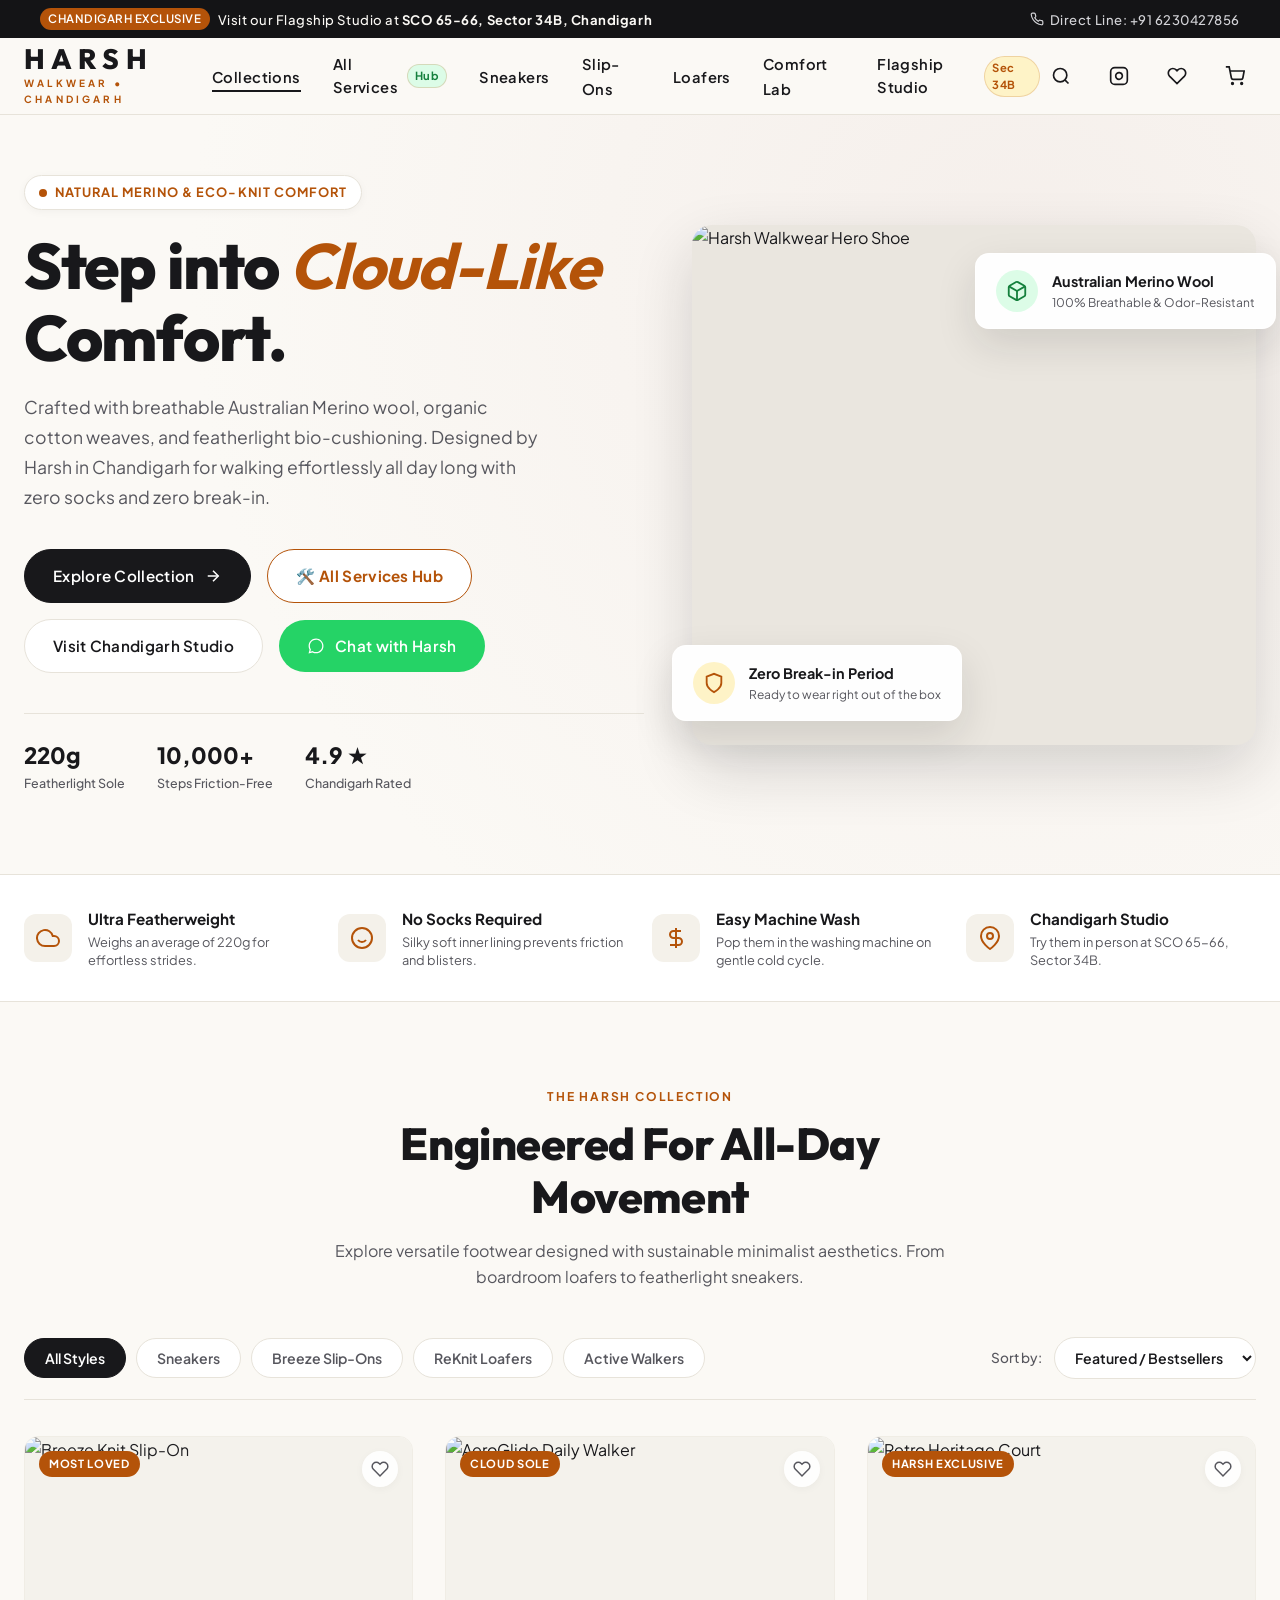
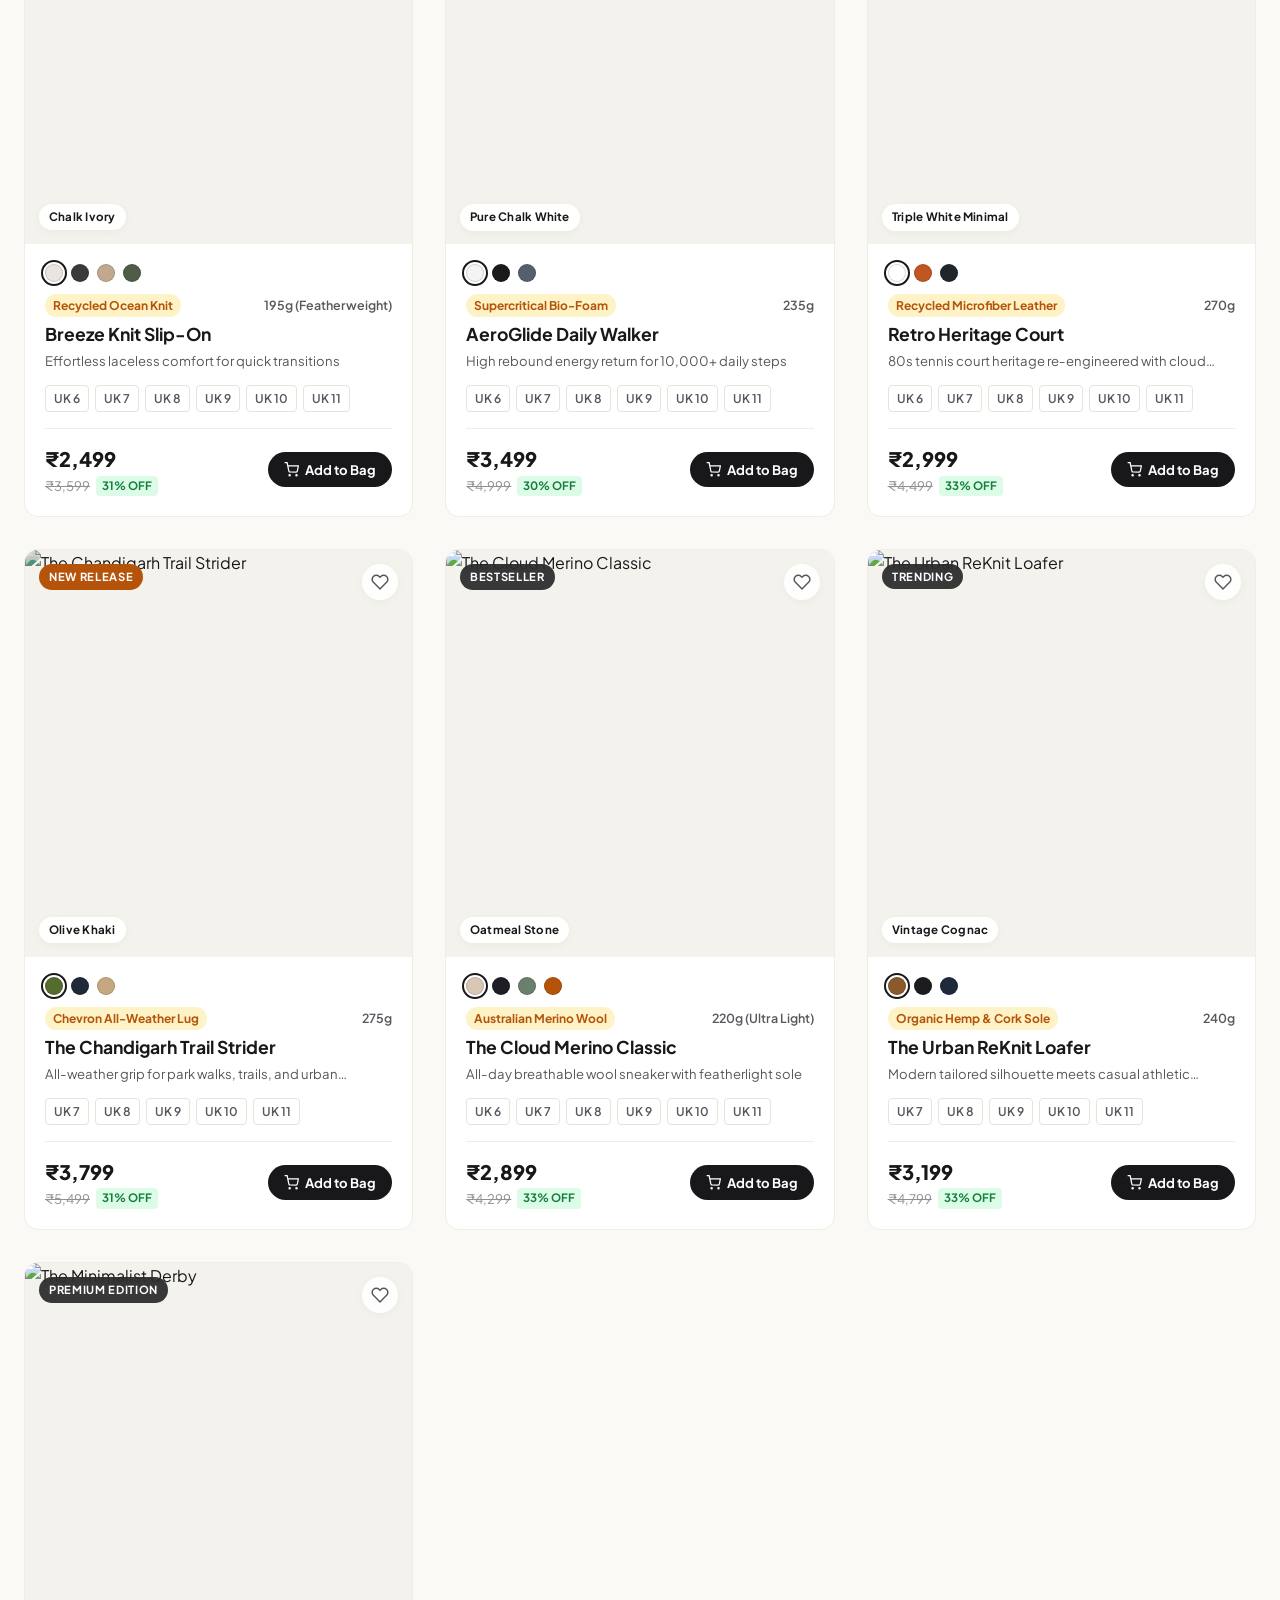
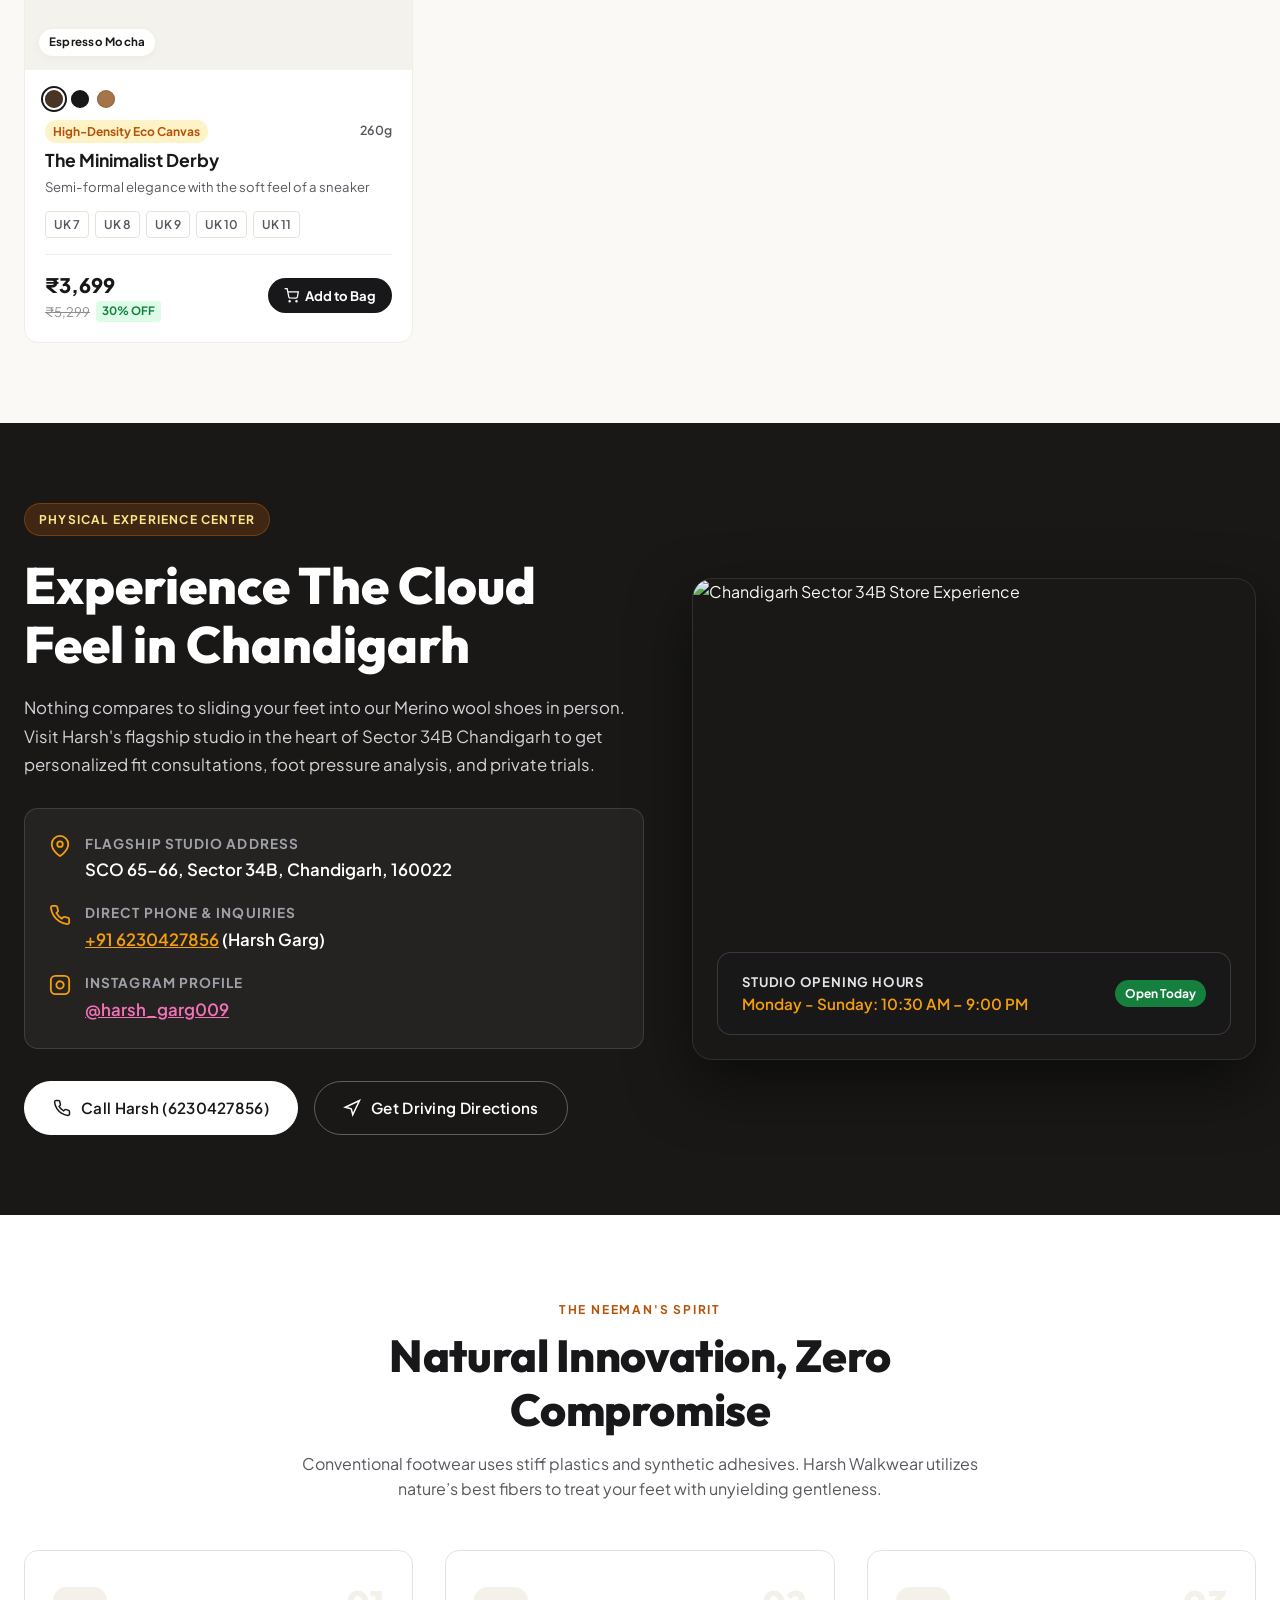
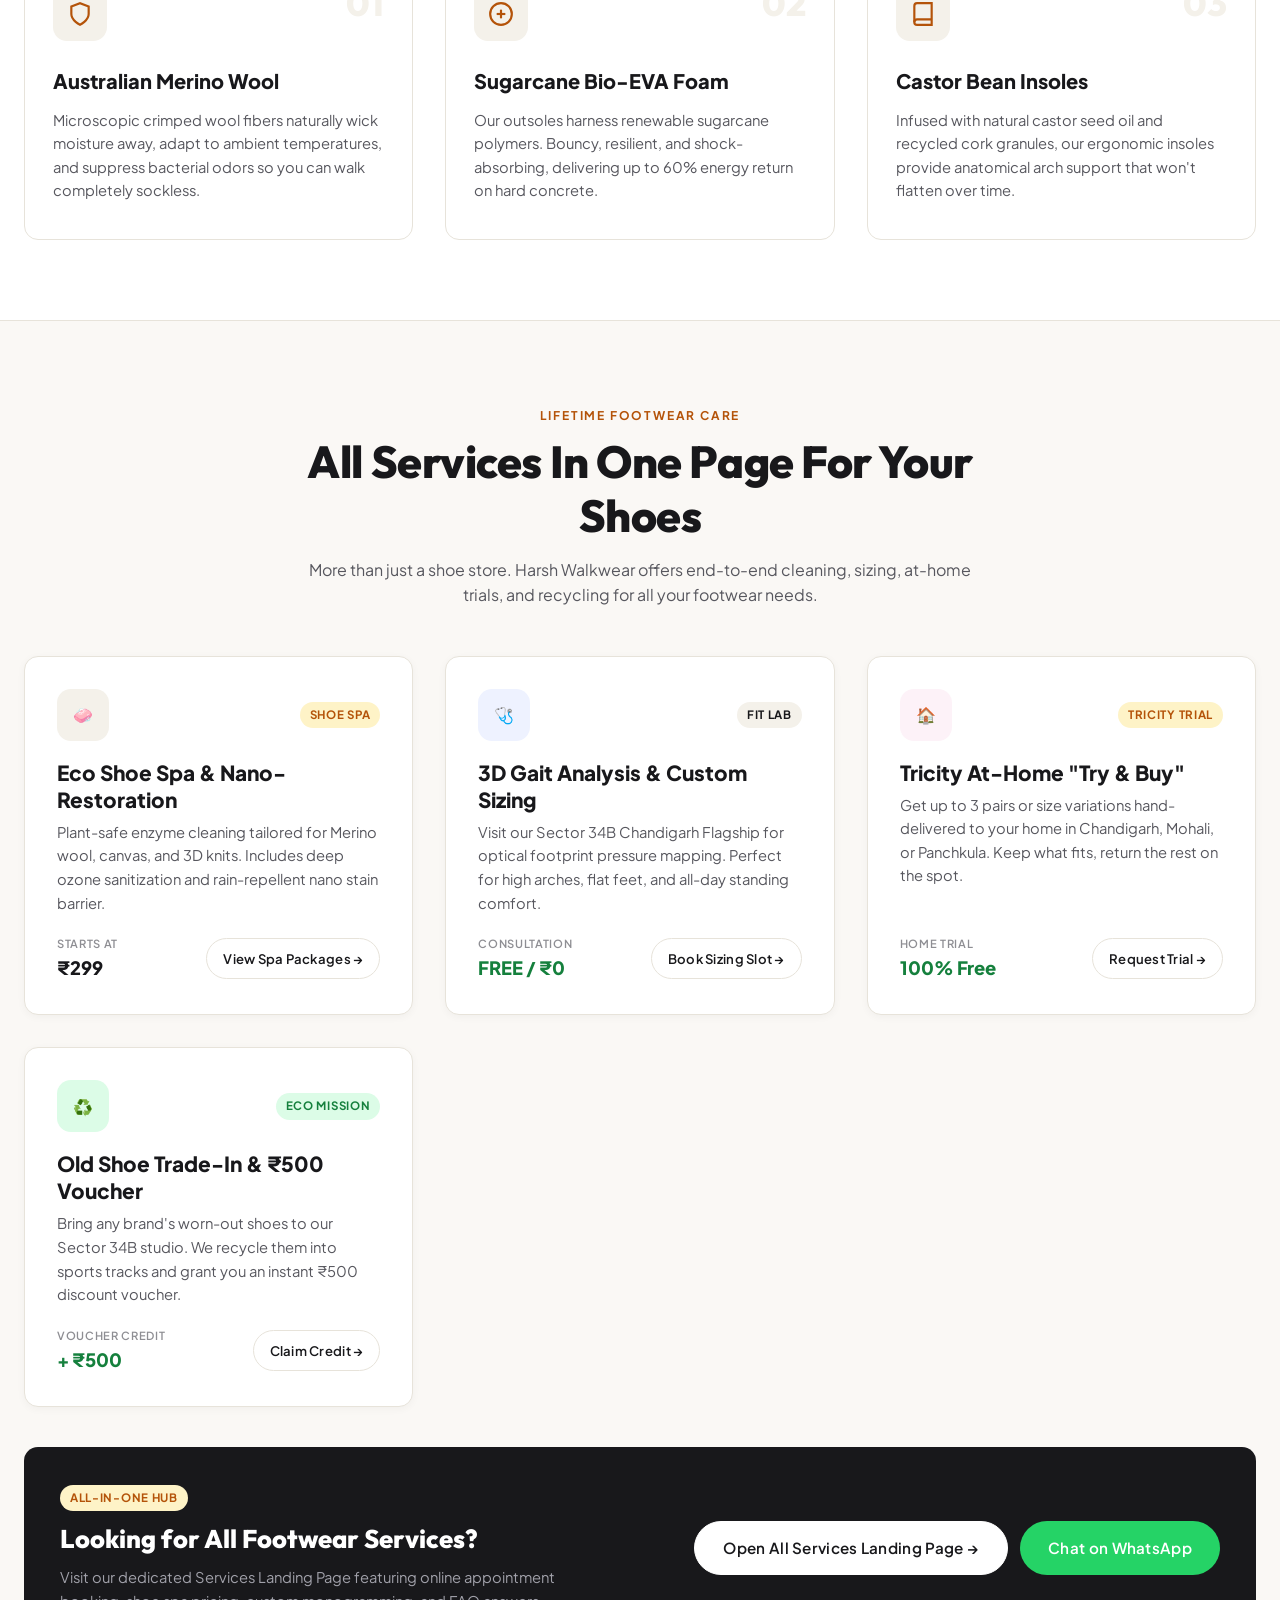
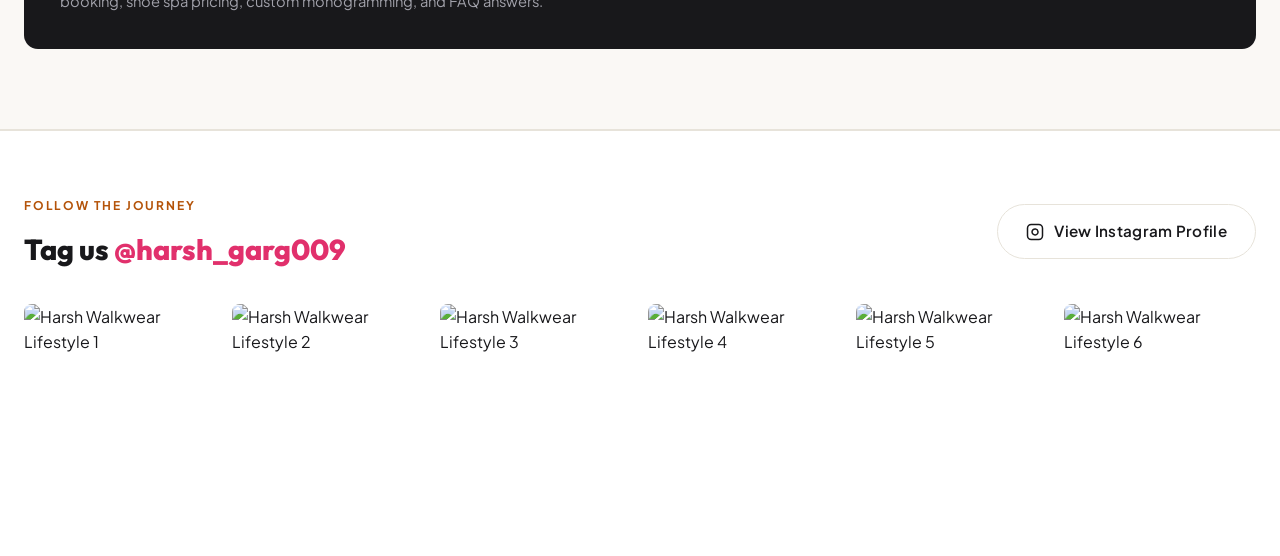
==== commit 1a03caee: "Add all-services landing page with interactive booking and shoe spa suite" ====
--- a/index.html
+++ b/index.html
@@ -50,6 +50,7 @@
       <nav>
         <ul class="nav-menu">
           <li><a href="#collectionSection" class="nav-link active">Collections</a></li>
+          <li><a href="services.html" class="nav-link badge-link">All Services <span class="city-tag" style="background:#DCFCE7;color:#15803D;">Hub</span></a></li>
           <li><a href="#collectionSection" class="nav-link" onclick="STATE.activeCategory='sneakers'; renderProducts();">Sneakers</a></li>
           <li><a href="#collectionSection" class="nav-link" onclick="STATE.activeCategory='slipons'; renderProducts();">Slip-Ons</a></li>
           <li><a href="#collectionSection" class="nav-link" onclick="STATE.activeCategory='loafers'; renderProducts();">Loafers</a></li>
@@ -112,6 +113,9 @@
           <a href="#collectionSection" class="btn btn-primary">
             Explore Collection
             <svg width="18" height="18" viewBox="0 0 24 24" fill="none" stroke="currentColor" stroke-width="2"><line x1="5" y1="12" x2="19" y2="12"></line><polyline points="12 5 19 12 12 19"></polyline></svg>
+          </a>
+          <a href="services.html" class="btn btn-secondary" style="border-color: var(--brand-amber); color: var(--brand-amber); font-weight: 700;">
+            🛠️ All Services Hub
           </a>
           <a href="#flagshipSection" class="btn btn-secondary">
             Visit Chandigarh Studio
@@ -360,6 +364,126 @@
           </div>
           <h3>Castor Bean Insoles</h3>
           <p>Infused with natural castor seed oil and recycled cork granules, our ergonomic insoles provide anatomical arch support that won't flatten over time.</p>
+        </div>
+      </div>
+    </div>
+  </section>
+
+  <!-- ==========================================
+       ALL FOOTWEAR SERVICES IN ONE PLACE SECTION
+       ========================================== -->
+  <section class="section" id="servicesPreviewSection" style="background: #FAF8F5; border-top: 1px solid var(--border-light); border-bottom: 1px solid var(--border-light);">
+    <div class="container">
+      <div class="section-header">
+        <span class="section-eyebrow">Lifetime Footwear Care</span>
+        <h2 class="section-title">All Services In One Page For Your Shoes</h2>
+        <p class="section-subtitle">
+          More than just a shoe store. Harsh Walkwear offers end-to-end cleaning, sizing, at-home trials, and recycling for all your footwear needs.
+        </p>
+      </div>
+
+      <div class="services-main-grid" style="margin-top: 24px;">
+        <!-- Service Preview 1 -->
+        <div class="service-main-card">
+          <div class="service-card-top">
+            <div class="service-icon-box">🧼</div>
+            <span class="service-badge featured">Shoe Spa</span>
+          </div>
+          <h3>Eco Shoe Spa & Nano-Restoration</h3>
+          <p class="service-desc">
+            Plant-safe enzyme cleaning tailored for Merino wool, canvas, and 3D knits. Includes deep ozone sanitization and rain-repellent nano stain barrier.
+          </p>
+          <div class="service-card-footer">
+            <div class="service-price-tag">
+              <span class="service-price-label">Starts at</span>
+              <span class="service-price-val">₹299</span>
+            </div>
+            <a href="services.html#shoeSpaSection" class="btn btn-secondary" style="padding: 9px 16px; font-size: 0.82rem;">
+              View Spa Packages →
+            </a>
+          </div>
+        </div>
+
+        <!-- Service Preview 2 -->
+        <div class="service-main-card">
+          <div class="service-card-top">
+            <div class="service-icon-box" style="background: #EEF2FF; color: #4F46E5;">🩺</div>
+            <span class="service-badge">Fit Lab</span>
+          </div>
+          <h3>3D Gait Analysis & Custom Sizing</h3>
+          <p class="service-desc">
+            Visit our Sector 34B Chandigarh Flagship for optical footprint pressure mapping. Perfect for high arches, flat feet, and all-day standing comfort.
+          </p>
+          <div class="service-card-footer">
+            <div class="service-price-tag">
+              <span class="service-price-label">Consultation</span>
+              <span class="service-price-val" style="color: var(--brand-green);">FREE / ₹0</span>
+            </div>
+            <a href="services.html#gaitFitSection" class="btn btn-secondary" style="padding: 9px 16px; font-size: 0.82rem;">
+              Book Sizing Slot →
+            </a>
+          </div>
+        </div>
+
+        <!-- Service Preview 3 -->
+        <div class="service-main-card">
+          <div class="service-card-top">
+            <div class="service-icon-box" style="background: #FDF2F8; color: #DB2777;">🏠</div>
+            <span class="service-badge featured">Tricity Trial</span>
+          </div>
+          <h3>Tricity At-Home "Try & Buy"</h3>
+          <p class="service-desc">
+            Get up to 3 pairs or size variations hand-delivered to your home in Chandigarh, Mohali, or Panchkula. Keep what fits, return the rest on the spot.
+          </p>
+          <div class="service-card-footer">
+            <div class="service-price-tag">
+              <span class="service-price-label">Home Trial</span>
+              <span class="service-price-val" style="color: var(--brand-green);">100% Free</span>
+            </div>
+            <a href="services.html#tryAtHomeSection" class="btn btn-secondary" style="padding: 9px 16px; font-size: 0.82rem;">
+              Request Trial →
+            </a>
+          </div>
+        </div>
+
+        <!-- Service Preview 4 -->
+        <div class="service-main-card">
+          <div class="service-card-top">
+            <div class="service-icon-box" style="background: #DCFCE7; color: #15803D;">♻️</div>
+            <span class="service-badge eco">Eco Mission</span>
+          </div>
+          <h3>Old Shoe Trade-In & ₹500 Voucher</h3>
+          <p class="service-desc">
+            Bring any brand's worn-out shoes to our Sector 34B studio. We recycle them into sports tracks and grant you an instant ₹500 discount voucher.
+          </p>
+          <div class="service-card-footer">
+            <div class="service-price-tag">
+              <span class="service-price-label">Voucher Credit</span>
+              <span class="service-price-val" style="color: var(--brand-green);">+ ₹500</span>
+            </div>
+            <a href="services.html#ecoRecycleSection" class="btn btn-secondary" style="padding: 9px 16px; font-size: 0.82rem;">
+              Claim Credit →
+            </a>
+          </div>
+        </div>
+      </div>
+
+      <!-- Hub Promotion Card -->
+      <div style="background: #18181B; color: #FFF; border-radius: var(--radius-md); padding: 36px; margin-top: 40px; display: flex; align-items: center; justify-content: space-between; flex-wrap: wrap; gap: 24px;">
+        <div>
+          <span class="service-badge featured" style="margin-bottom: 8px; display: inline-block;">All-In-One Hub</span>
+          <h3 style="font-family: var(--font-serif); font-size: 1.6rem; font-weight: 800; margin-bottom: 6px;">Looking for All Footwear Services?</h3>
+          <p style="color: #A1A1AA; font-size: 0.92rem; max-width: 560px;">
+            Visit our dedicated Services Landing Page featuring online appointment booking, shoe spa pricing, custom monogramming, and FAQ answers.
+          </p>
+        </div>
+        <div style="display: flex; gap: 12px; flex-wrap: wrap;">
+          <a href="services.html" class="btn btn-primary" style="background: #FFF; color: #18181B; border-color: #FFF;">
+            Open All Services Landing Page →
+          </a>
+          <a href="https://wa.me/916230427856?text=Hi%20Harsh!%20I'm%20inquiring%20about%20your%20services" target="_blank" class="btn btn-whatsapp">
+            Chat on WhatsApp
+          </a>
         </div>
       </div>
     </div>
@@ -662,6 +786,7 @@
       <div class="footer-col">
         <h4>Experience</h4>
         <ul class="footer-links">
+          <li><a href="services.html" style="color: #FDE68A; font-weight: 700;">🛠️ All Footwear Services Hub</a></li>
           <li><a href="#flagshipSection">Chandigarh Sector 34B Studio</a></li>
           <li><a href="#philosophySection">The Comfort Lab</a></li>
           <li><a href="#collectionSection">Featured Footwear</a></li>
--- a/css/style.css
+++ b/css/style.css
@@ -2230,3 +2230,467 @@
     gap: 36px;
   }
 }
+
+/* ==========================================================================
+   ALL-SERVICES LANDING PAGE STYLES
+   ========================================================================== */
+.services-hero {
+  position: relative;
+  padding: 60px 0 70px;
+  background: radial-gradient(circle at 85% 15%, #F4ECE4 0%, var(--bg-primary) 70%);
+  border-bottom: 1px solid var(--border-light);
+  overflow: hidden;
+}
+
+.services-hero-grid {
+  display: grid;
+  grid-template-columns: 1.15fr 0.85fr;
+  gap: 48px;
+  align-items: center;
+}
+
+.service-jump-pills {
+  display: flex;
+  align-items: center;
+  flex-wrap: wrap;
+  gap: 8px;
+  margin-top: 24px;
+}
+
+.jump-pill {
+  font-size: 0.78rem;
+  font-weight: 600;
+  padding: 6px 14px;
+  border-radius: var(--radius-pill);
+  background: #FFF;
+  border: 1px solid var(--border-light);
+  color: var(--text-secondary);
+  display: inline-flex;
+  align-items: center;
+  gap: 6px;
+  transition: all var(--transition-fast);
+}
+
+.jump-pill:hover {
+  background: var(--text-primary);
+  color: #FFF;
+  border-color: var(--text-primary);
+  transform: translateY(-2px);
+}
+
+.services-hero-card {
+  background: #FFF;
+  border-radius: var(--radius-lg);
+  padding: 32px;
+  border: 1px solid var(--border-light);
+  box-shadow: var(--shadow-lg);
+  position: relative;
+}
+
+.services-hero-card::before {
+  content: '';
+  position: absolute;
+  top: 0;
+  left: 0;
+  right: 0;
+  height: 4px;
+  background: linear-gradient(90deg, var(--brand-amber), var(--brand-green));
+  border-radius: var(--radius-lg) var(--radius-lg) 0 0;
+}
+
+.service-feature-list {
+  display: flex;
+  flex-direction: column;
+  gap: 14px;
+  margin: 20px 0;
+}
+
+.service-feature-item {
+  display: flex;
+  align-items: flex-start;
+  gap: 12px;
+}
+
+.service-feature-icon {
+  width: 32px;
+  height: 32px;
+  border-radius: 50%;
+  background: var(--bg-subtle);
+  color: var(--brand-amber);
+  display: flex;
+  align-items: center;
+  justify-content: center;
+  flex-shrink: 0;
+  font-size: 0.9rem;
+}
+
+.service-feature-text h5 {
+  font-size: 0.92rem;
+  font-weight: 700;
+  color: var(--text-primary);
+  margin-bottom: 2px;
+}
+
+.service-feature-text p {
+  font-size: 0.8rem;
+  color: var(--text-secondary);
+  line-height: 1.4;
+}
+
+/* Services Main Grid */
+.services-main-grid {
+  display: grid;
+  grid-template-columns: repeat(auto-fill, minmax(360px, 1fr));
+  gap: 32px;
+  margin-top: 36px;
+}
+
+.service-main-card {
+  background: #FFF;
+  border-radius: var(--radius-md);
+  border: 1px solid var(--border-light);
+  padding: 32px;
+  display: flex;
+  flex-direction: column;
+  position: relative;
+  transition: all var(--transition-normal);
+  box-shadow: var(--shadow-sm);
+}
+
+.service-main-card:hover {
+  transform: translateY(-6px);
+  box-shadow: var(--shadow-lg);
+  border-color: var(--brand-amber);
+}
+
+.service-card-top {
+  display: flex;
+  align-items: center;
+  justify-content: space-between;
+  margin-bottom: 18px;
+}
+
+.service-icon-box {
+  width: 52px;
+  height: 52px;
+  border-radius: 14px;
+  background: var(--bg-subtle);
+  color: var(--brand-amber);
+  display: flex;
+  align-items: center;
+  justify-content: center;
+}
+
+.service-badge {
+  font-size: 0.72rem;
+  font-weight: 700;
+  text-transform: uppercase;
+  letter-spacing: 0.06em;
+  padding: 4px 10px;
+  border-radius: var(--radius-pill);
+  background: var(--bg-subtle);
+  color: var(--text-primary);
+}
+
+.service-badge.featured {
+  background: var(--brand-amber-light);
+  color: var(--brand-amber);
+}
+
+.service-badge.eco {
+  background: var(--brand-green-light);
+  color: var(--brand-green);
+}
+
+.service-main-card h3 {
+  font-size: 1.3rem;
+  font-weight: 800;
+  color: var(--text-primary);
+  margin-bottom: 8px;
+  line-height: 1.3;
+}
+
+.service-main-card p.service-desc {
+  font-size: 0.92rem;
+  color: var(--text-secondary);
+  line-height: 1.6;
+  margin-bottom: 20px;
+}
+
+.service-perks-list {
+  list-style: none;
+  display: flex;
+  flex-direction: column;
+  gap: 8px;
+  margin-bottom: 24px;
+  padding-bottom: 20px;
+  border-bottom: 1px solid var(--border-subtle);
+}
+
+.service-perks-list li {
+  font-size: 0.84rem;
+  color: var(--text-secondary);
+  display: flex;
+  align-items: center;
+  gap: 8px;
+}
+
+.service-perks-list li svg {
+  color: var(--brand-green);
+  flex-shrink: 0;
+}
+
+.service-card-footer {
+  margin-top: auto;
+  display: flex;
+  align-items: center;
+  justify-content: space-between;
+  gap: 12px;
+}
+
+.service-price-tag {
+  display: flex;
+  flex-direction: column;
+}
+
+.service-price-label {
+  font-size: 0.7rem;
+  text-transform: uppercase;
+  letter-spacing: 0.06em;
+  color: var(--text-muted);
+  font-weight: 600;
+}
+
+.service-price-val {
+  font-size: 1.15rem;
+  font-weight: 800;
+  color: var(--text-primary);
+}
+
+/* Shoe Spa Pricing Tiers */
+.spa-packages-grid {
+  display: grid;
+  grid-template-columns: repeat(3, 1fr);
+  gap: 24px;
+  margin: 36px 0;
+}
+
+.spa-package-card {
+  background: #FFF;
+  border: 1px solid var(--border-light);
+  border-radius: var(--radius-md);
+  padding: 28px 24px;
+  position: relative;
+  display: flex;
+  flex-direction: column;
+  transition: all var(--transition-normal);
+}
+
+.spa-package-card:hover {
+  transform: translateY(-4px);
+  box-shadow: var(--shadow-md);
+  border-color: var(--brand-amber);
+}
+
+.spa-package-card.recommended {
+  border-color: var(--brand-amber);
+  box-shadow: var(--shadow-md);
+  background: #FFFCF7;
+}
+
+.package-ribbon {
+  position: absolute;
+  top: -12px;
+  right: 20px;
+  background: var(--brand-amber);
+  color: #FFF;
+  font-size: 0.72rem;
+  font-weight: 700;
+  padding: 3px 10px;
+  border-radius: var(--radius-pill);
+  text-transform: uppercase;
+}
+
+.spa-pkg-title {
+  font-size: 1.15rem;
+  font-weight: 800;
+  margin-bottom: 6px;
+  color: var(--text-primary);
+}
+
+.spa-pkg-subtitle {
+  font-size: 0.8rem;
+  color: var(--text-secondary);
+  margin-bottom: 16px;
+}
+
+.spa-pkg-price {
+  font-size: 1.8rem;
+  font-weight: 800;
+  color: var(--text-primary);
+  margin-bottom: 18px;
+  padding-bottom: 14px;
+  border-bottom: 1px solid var(--border-light);
+}
+
+.spa-pkg-price span {
+  font-size: 0.85rem;
+  color: var(--text-secondary);
+  font-weight: 500;
+}
+
+/* Service Booking Interactive Card */
+.booking-section-wrapper {
+  background: #18181B;
+  color: #FFF;
+  border-radius: var(--radius-lg);
+  padding: 48px;
+  margin: 48px 0;
+  box-shadow: var(--shadow-xl);
+}
+
+.booking-grid {
+  display: grid;
+  grid-template-columns: 0.9fr 1.1fr;
+  gap: 40px;
+  align-items: center;
+}
+
+.booking-form-box {
+  background: rgba(255, 255, 255, 0.04);
+  border: 1px solid rgba(255, 255, 255, 0.12);
+  border-radius: var(--radius-md);
+  padding: 32px;
+}
+
+.booking-form-grid {
+  display: grid;
+  grid-template-columns: 1fr 1fr;
+  gap: 16px;
+}
+
+.booking-form-grid .full-span {
+  grid-column: 1 / -1;
+}
+
+.booking-label {
+  font-size: 0.8rem;
+  font-weight: 600;
+  text-transform: uppercase;
+  letter-spacing: 0.06em;
+  color: #D4D4D8;
+  margin-bottom: 6px;
+  display: block;
+}
+
+.booking-input,
+.booking-select,
+.booking-textarea {
+  width: 100%;
+  padding: 12px 14px;
+  border-radius: var(--radius-sm);
+  background: rgba(255, 255, 255, 0.08);
+  border: 1px solid rgba(255, 255, 255, 0.18);
+  color: #FFF;
+  font-size: 0.9rem;
+  transition: all var(--transition-fast);
+}
+
+.booking-input:focus,
+.booking-select:focus,
+.booking-textarea:focus {
+  border-color: #F59E0B;
+  background: rgba(255, 255, 255, 0.12);
+}
+
+.booking-select option {
+  background: #18181B;
+  color: #FFF;
+}
+
+/* FAQ Accordion */
+.faq-grid {
+  max-width: 820px;
+  margin: 0 auto;
+  display: flex;
+  flex-direction: column;
+  gap: 14px;
+}
+
+.faq-item {
+  background: #FFF;
+  border: 1px solid var(--border-light);
+  border-radius: var(--radius-md);
+  overflow: hidden;
+  transition: border-color var(--transition-fast);
+}
+
+.faq-item.open {
+  border-color: var(--brand-amber);
+}
+
+.faq-question {
+  padding: 20px 24px;
+  font-size: 1rem;
+  font-weight: 700;
+  color: var(--text-primary);
+  display: flex;
+  align-items: center;
+  justify-content: space-between;
+  cursor: pointer;
+  user-select: none;
+}
+
+.faq-chevron {
+  width: 20px;
+  height: 20px;
+  transition: transform var(--transition-normal);
+  color: var(--brand-amber);
+  flex-shrink: 0;
+}
+
+.faq-item.open .faq-chevron {
+  transform: rotate(180deg);
+}
+
+.faq-answer {
+  padding: 0 24px 20px;
+  font-size: 0.92rem;
+  color: var(--text-secondary);
+  line-height: 1.65;
+  display: none;
+}
+
+.faq-item.open .faq-answer {
+  display: block;
+}
+
+@media (max-width: 1024px) {
+  .services-hero-grid,
+  .booking-grid {
+    grid-template-columns: 1fr;
+  }
+
+  .spa-packages-grid {
+    grid-template-columns: 1fr;
+  }
+}
+
+@media (max-width: 768px) {
+  .services-main-grid {
+    grid-template-columns: 1fr;
+  }
+
+  .booking-section-wrapper {
+    padding: 24px 16px;
+  }
+
+  .booking-form-box {
+    padding: 20px 16px;
+  }
+
+  .booking-form-grid {
+    grid-template-columns: 1fr;
+  }
+}
+
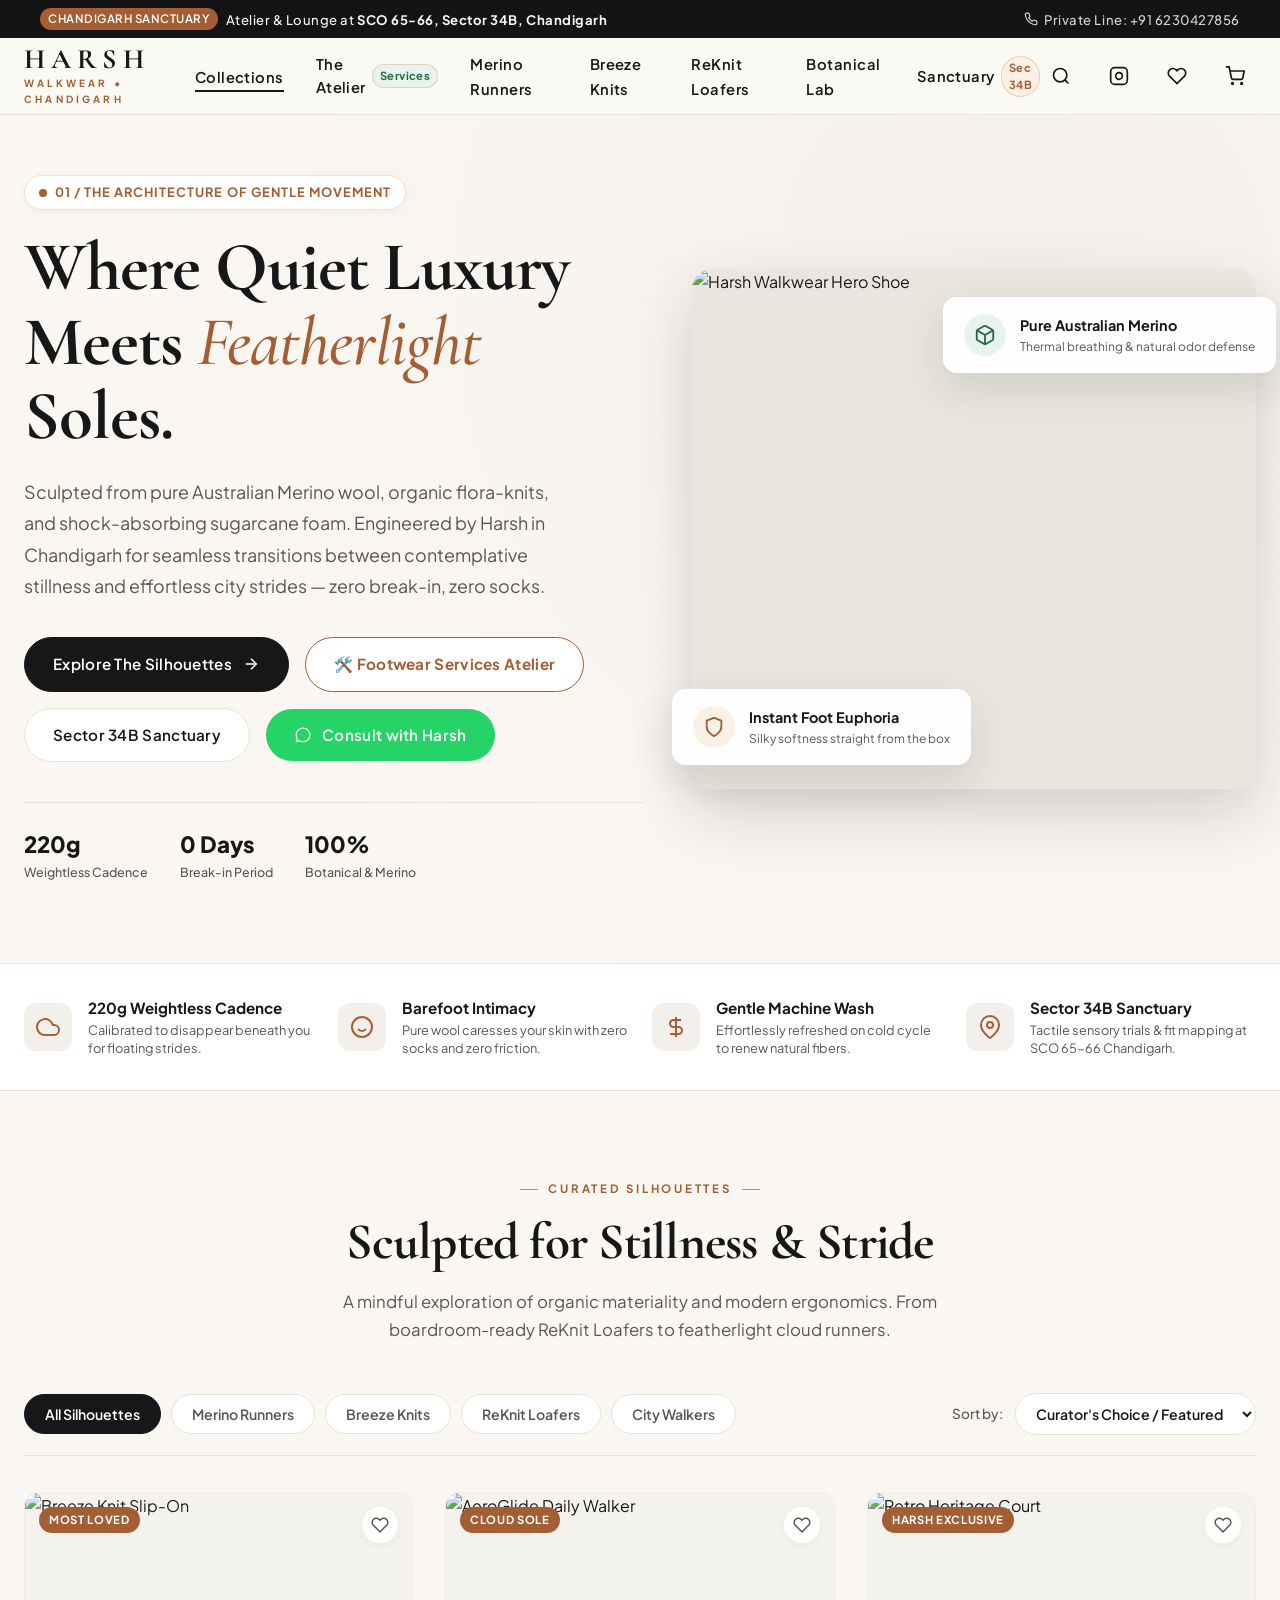
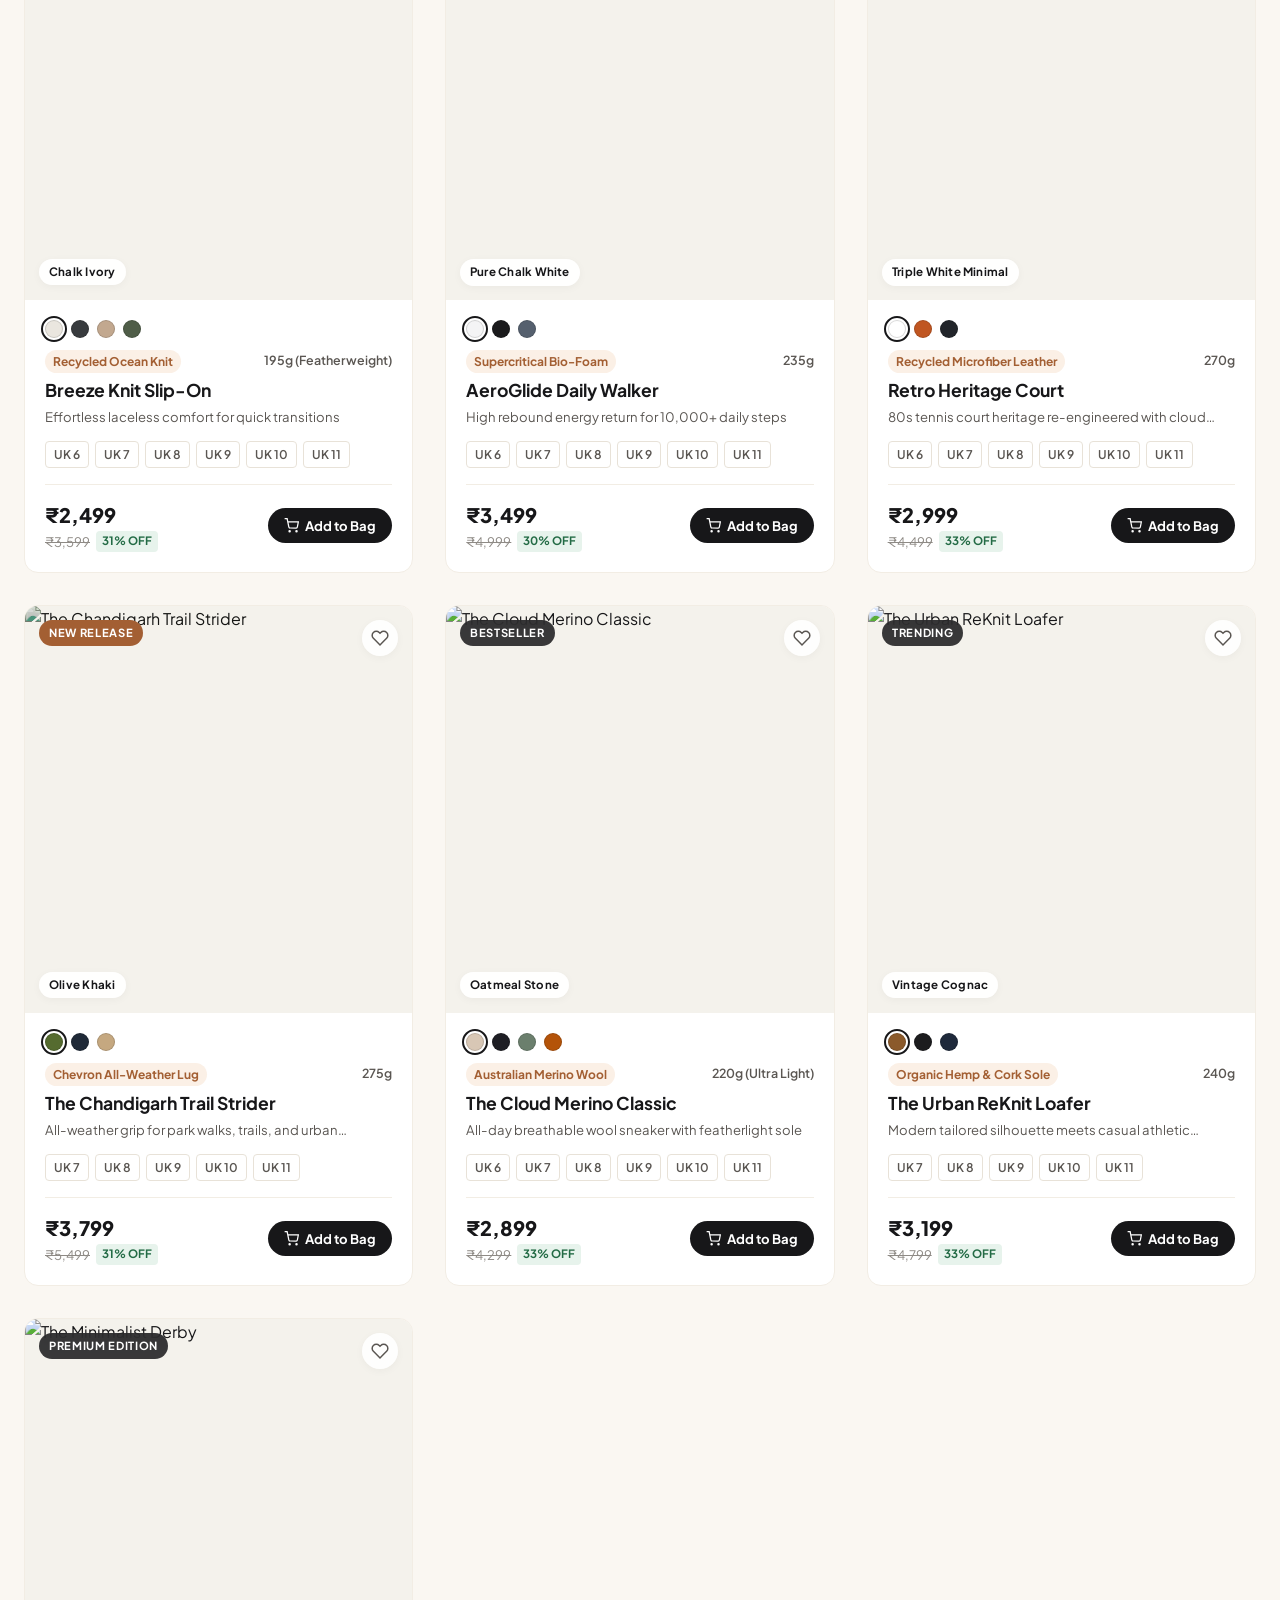
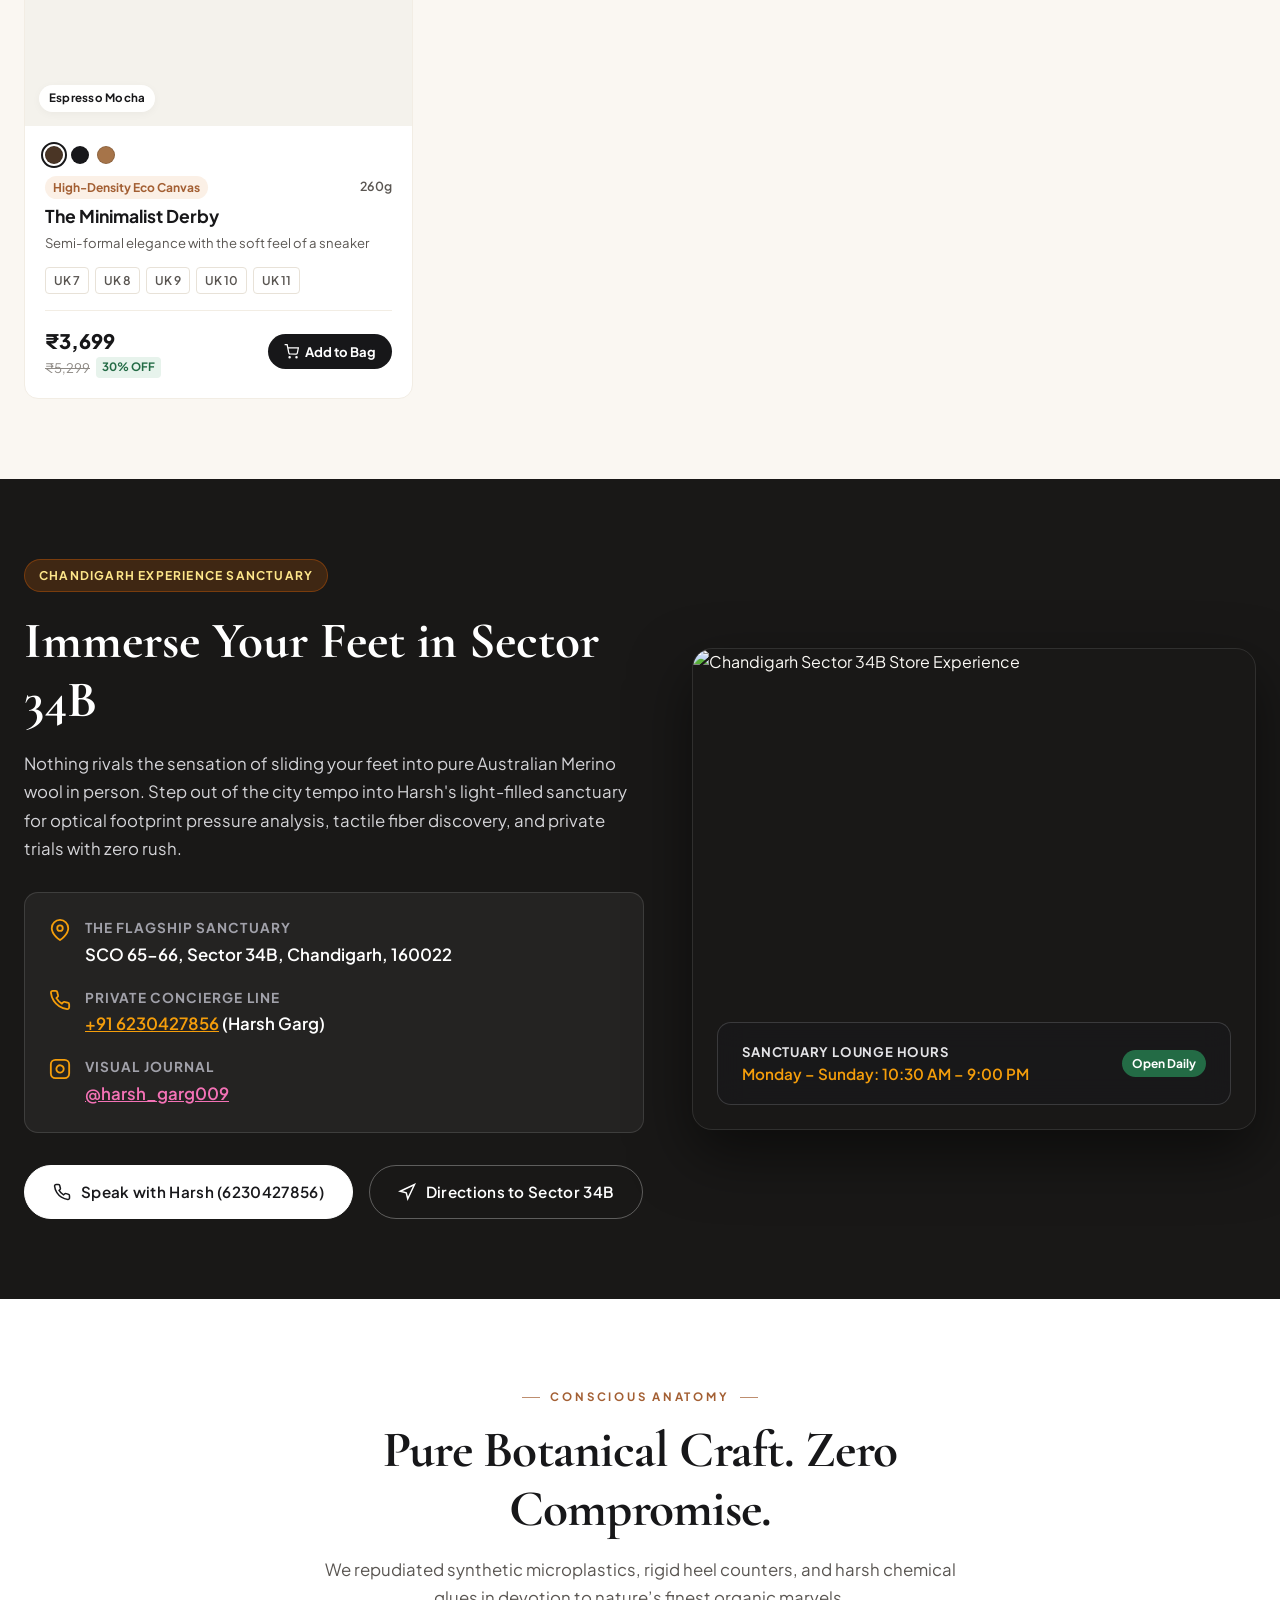
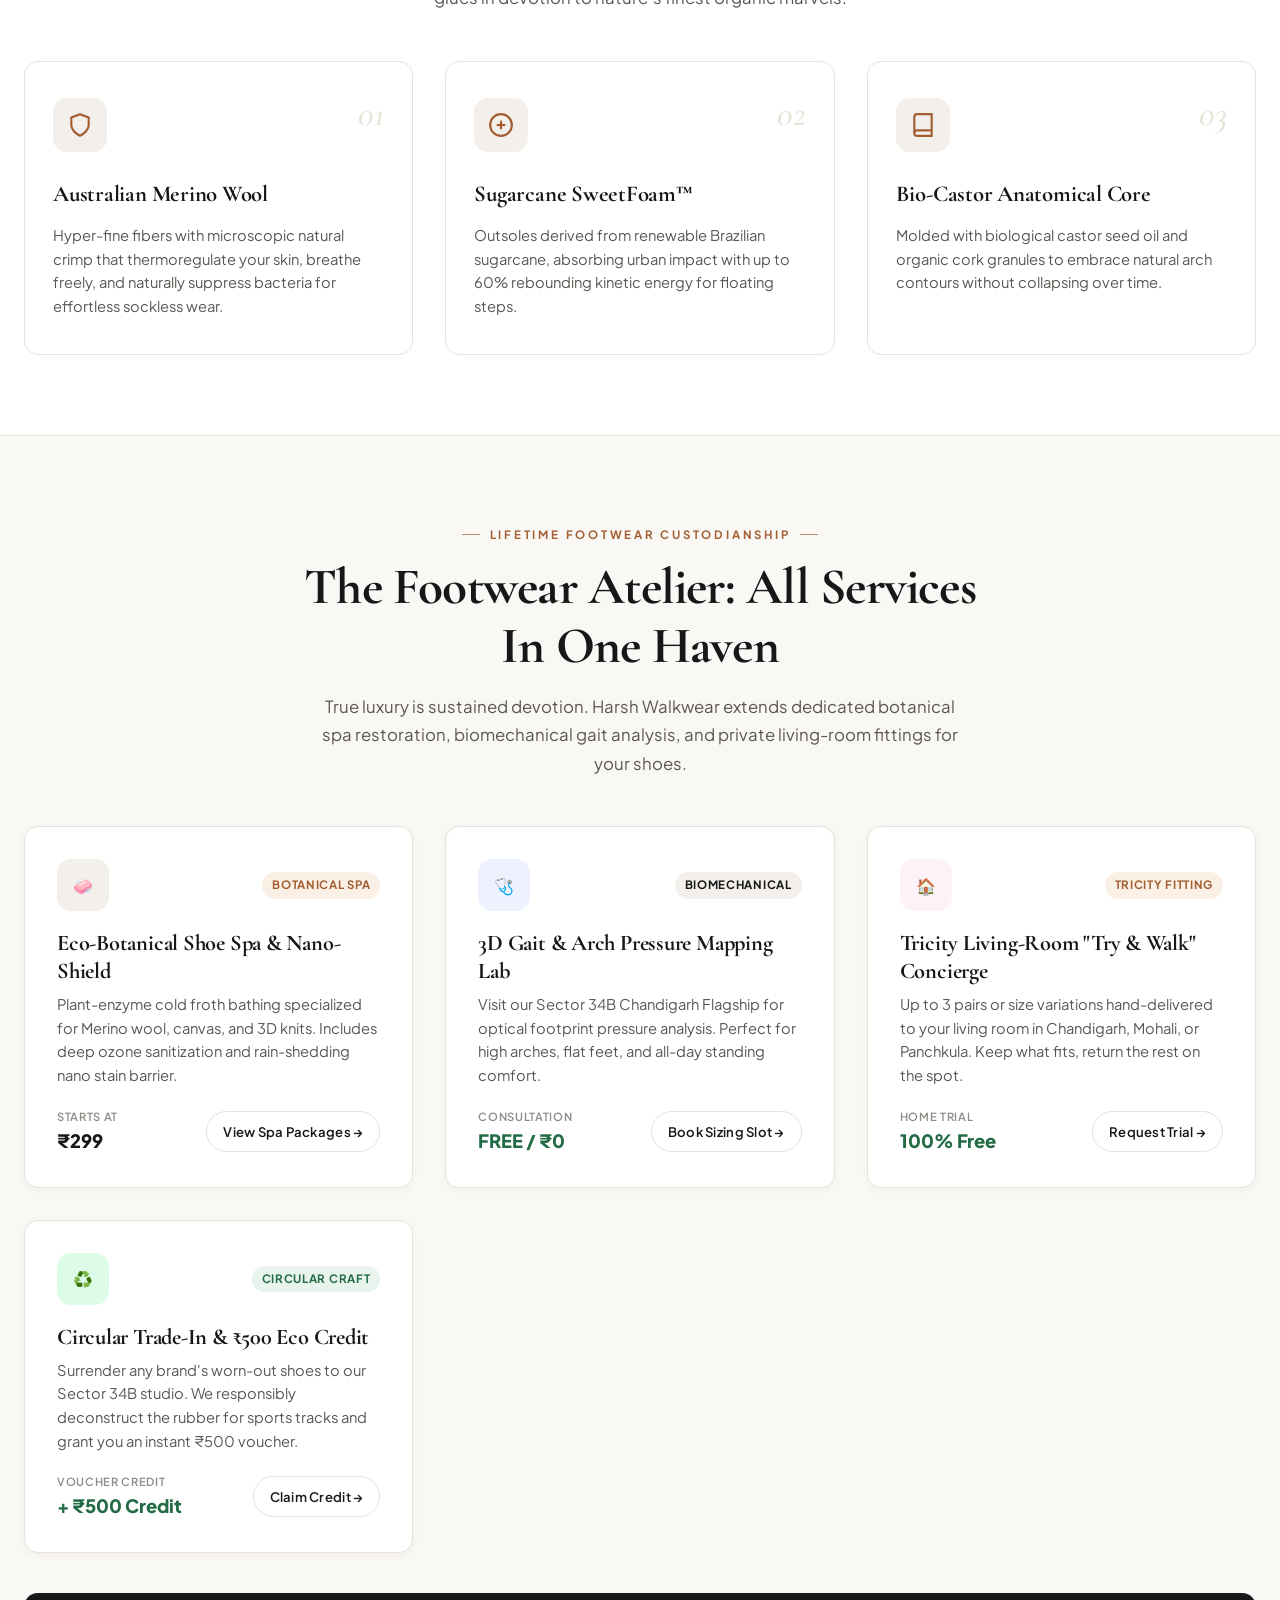
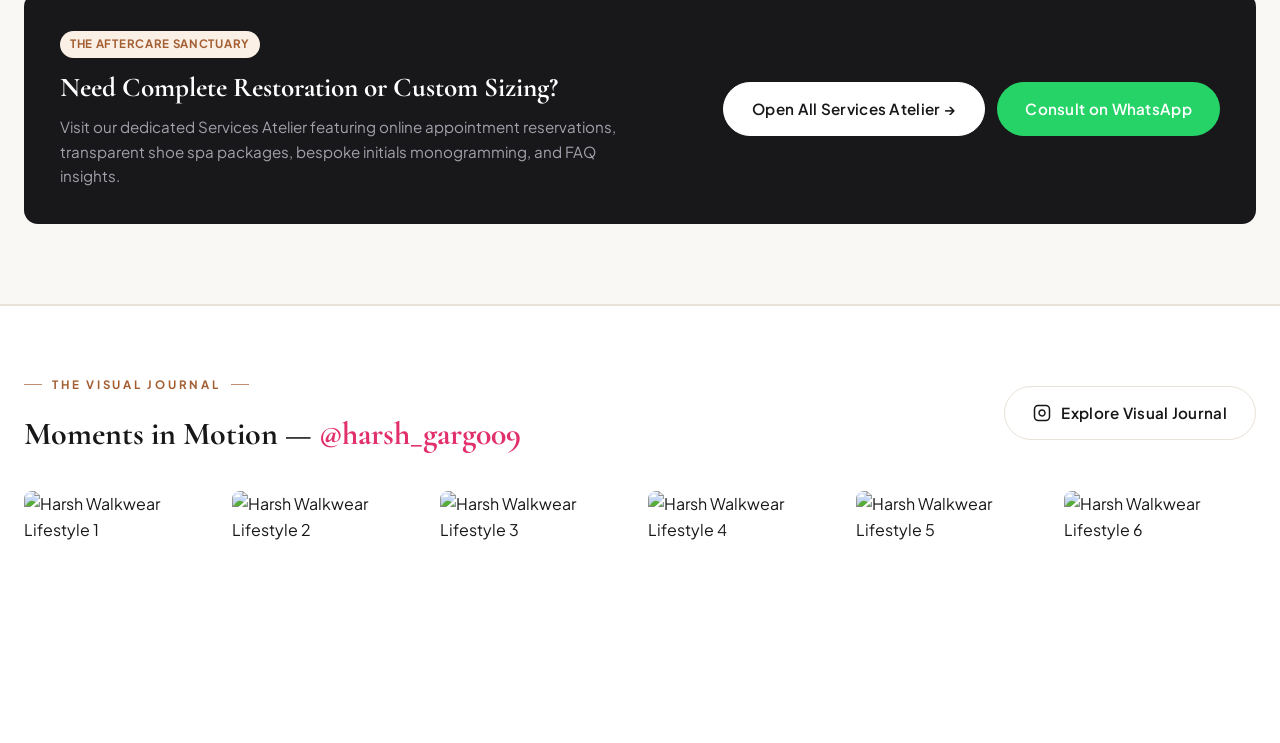
==== commit d70f1a09: "Elevate brand headings, editorial typography, and aesthetic Neeman's vibe across all pages" ====
--- a/index.html
+++ b/index.html
@@ -3,13 +3,13 @@
 <head>
   <meta charset="UTF-8">
   <meta name="viewport" content="width=device-width, initial-scale=1.0">
-  <title>HARSH WALKWEAR | Cloud-Comfort Shoes | Chandigarh Flagship</title>
-  <meta name="description" content="Inspired by Neeman's aesthetic comfort. Breathable Merino wool sneakers, slip-ons, and walkers crafted for everyday luxury. Visit our Chandigarh Flagship at SCO 65-66 Sector 34B.">
+  <title>HARSH WALKWEAR — The Poetry of Gentle Movement | Chandigarh Flagship</title>
+  <meta name="description" content="Conceived by Harsh in Chandigarh. Breathable Australian Merino wool sneakers, ReKnit loafers, and featherlight walkers crafted for all-day quiet luxury. Flagship Studio at SCO 65-66, Sector 34B.">
   
-  <!-- Google Fonts: Plus Jakarta Sans & Outfit -->
+  <!-- Google Fonts: Cormorant Garamond, Plus Jakarta Sans & Outfit -->
   <link rel="preconnect" href="https://fonts.googleapis.com">
   <link rel="preconnect" href="https://fonts.gstatic.com" crossorigin>
-  <link href="https://fonts.googleapis.com/css2?family=Outfit:wght@400;500;600;700;800&family=Playfair+Display:ital,wght@0,600;0,700;0,800;1,600;1,700&family=Plus+Jakarta+Sans:wght@300;400;500;600;700;800&display=swap" rel="stylesheet">
+  <link href="https://fonts.googleapis.com/css2?family=Cormorant+Garamond:ital,wght@0,400;0,500;0,600;0,700;1,400;1,500;1,600;1,700&family=Outfit:wght@400;500;600;700;800&family=Playfair+Display:ital,wght@0,600;0,700;0,800;1,600;1,700&family=Plus+Jakarta+Sans:wght@300;400;500;600;700;800&display=swap" rel="stylesheet">
   
   <!-- Custom Stylesheet -->
   <link rel="stylesheet" href="css/style.css">
@@ -22,14 +22,14 @@
   <div class="announcement-bar">
     <div class="container announcement-content">
       <div class="announcement-item">
-        <span class="announcement-badge">Chandigarh Exclusive</span>
-        <span>Visit our Flagship Studio at <strong>SCO 65-66, Sector 34B, Chandigarh</strong></span>
+        <span class="announcement-badge">Chandigarh Sanctuary</span>
+        <span>Atelier & Lounge at <strong>SCO 65-66, Sector 34B, Chandigarh</strong></span>
       </div>
       <div class="announcement-item" style="display: flex; align-items: center; gap: 16px;">
-        <span style="display: none; @media(min-width: 900px){display: inline;}">🎉 Free Nationwide Express Shipping on all orders!</span>
+        <span style="display: none; @media(min-width: 900px){display: inline;}">🌿 Complimentary White-Glove Shipping & Living-Room Trials Across Tricity</span>
         <a href="tel:6230427856" class="announcement-phone">
           <svg width="14" height="14" viewBox="0 0 24 24" fill="none" stroke="currentColor" stroke-width="2"><path d="M22 16.92v3a2 2 0 0 1-2.18 2 19.79 19.79 0 0 1-8.63-3.07 19.5 19.5 0 0 1-6-6 19.79 19.79 0 0 1-3.07-8.67A2 2 0 0 1 4.11 2h3a2 2 0 0 1 2 1.72 12.84 12.84 0 0 0 .7 2.81 2 2 0 0 1-.45 2.11L8.09 9.91a16 16 0 0 0 6 6l1.27-1.27a2 2 0 0 1 2.11-.45 12.84 12.84 0 0 0 2.81.7A2 2 0 0 1 22 16.92z"></path></svg>
-          Direct Line: +91 6230427856
+          Private Line: +91 6230427856
         </a>
       </div>
     </div>
@@ -50,12 +50,12 @@
       <nav>
         <ul class="nav-menu">
           <li><a href="#collectionSection" class="nav-link active">Collections</a></li>
-          <li><a href="services.html" class="nav-link badge-link">All Services <span class="city-tag" style="background:#DCFCE7;color:#15803D;">Hub</span></a></li>
-          <li><a href="#collectionSection" class="nav-link" onclick="STATE.activeCategory='sneakers'; renderProducts();">Sneakers</a></li>
-          <li><a href="#collectionSection" class="nav-link" onclick="STATE.activeCategory='slipons'; renderProducts();">Slip-Ons</a></li>
-          <li><a href="#collectionSection" class="nav-link" onclick="STATE.activeCategory='loafers'; renderProducts();">Loafers</a></li>
-          <li><a href="#philosophySection" class="nav-link">Comfort Lab</a></li>
-          <li><a href="#flagshipSection" class="nav-link badge-link">Flagship Studio <span class="city-tag">Sec 34B</span></a></li>
+          <li><a href="services.html" class="nav-link badge-link">The Atelier <span class="city-tag" style="background:#E7F3EC;color:#236B45;">Services</span></a></li>
+          <li><a href="#collectionSection" class="nav-link" onclick="STATE.activeCategory='sneakers'; renderProducts();">Merino Runners</a></li>
+          <li><a href="#collectionSection" class="nav-link" onclick="STATE.activeCategory='slipons'; renderProducts();">Breeze Knits</a></li>
+          <li><a href="#collectionSection" class="nav-link" onclick="STATE.activeCategory='loafers'; renderProducts();">ReKnit Loafers</a></li>
+          <li><a href="#philosophySection" class="nav-link">Botanical Lab</a></li>
+          <li><a href="#flagshipSection" class="nav-link badge-link">Sanctuary <span class="city-tag">Sec 34B</span></a></li>
         </ul>
       </nav>
 
@@ -100,44 +100,44 @@
       <div class="hero-content">
         <div class="hero-tag">
           <span class="dot"></span>
-          Natural Merino & Eco-Knit Comfort
+          01 / The Architecture of Gentle Movement
         </div>
         <h1 class="hero-title">
-          Step into <em>Cloud-Like</em> Comfort.
+          Where Quiet Luxury Meets <em>Featherlight</em> Soles.
         </h1>
         <p class="hero-desc">
-          Crafted with breathable Australian Merino wool, organic cotton weaves, and featherlight bio-cushioning. Designed by Harsh in Chandigarh for walking effortlessly all day long with zero socks and zero break-in.
+          Sculpted from pure Australian Merino wool, organic flora-knits, and shock-absorbing sugarcane foam. Engineered by Harsh in Chandigarh for seamless transitions between contemplative stillness and effortless city strides — zero break-in, zero socks.
         </p>
 
         <div class="hero-cta-group">
           <a href="#collectionSection" class="btn btn-primary">
-            Explore Collection
+            Explore The Silhouettes
             <svg width="18" height="18" viewBox="0 0 24 24" fill="none" stroke="currentColor" stroke-width="2"><line x1="5" y1="12" x2="19" y2="12"></line><polyline points="12 5 19 12 12 19"></polyline></svg>
           </a>
           <a href="services.html" class="btn btn-secondary" style="border-color: var(--brand-amber); color: var(--brand-amber); font-weight: 700;">
-            🛠️ All Services Hub
+            🛠️ Footwear Services Atelier
           </a>
           <a href="#flagshipSection" class="btn btn-secondary">
-            Visit Chandigarh Studio
+            Sector 34B Sanctuary
           </a>
-          <a href="https://wa.me/916230427856?text=Hello%20Harsh,%20I'm%20interested%20in%20your%20shoe%20collection!" target="_blank" class="btn btn-whatsapp">
+          <a href="https://wa.me/916230427856?text=Hello%20Harsh,%20I'm%20interested%20in%20your%20footwear%20collection!" target="_blank" class="btn btn-whatsapp">
             <svg width="18" height="18" viewBox="0 0 24 24" fill="currentColor"><path d="M12.04 2C6.58 2 2.13 6.45 2.13 11.91C2.13 13.66 2.59 15.36 3.45 16.86L2.05 22L7.3 20.62C8.75 21.41 10.38 21.83 12.04 21.83C17.5 21.83 21.95 17.38 21.95 11.92C21.95 9.27 20.92 6.78 19.05 4.91C17.18 3.03 14.69 2 12.04 2M12.05 3.67C14.25 3.67 16.31 4.53 17.87 6.09C19.42 7.65 20.28 9.72 20.28 11.92C20.28 16.46 16.58 20.15 12.04 20.15C10.56 20.15 9.11 19.76 7.85 19L7.55 18.83L4.43 19.65L5.26 16.61L5.06 16.29C4.24 14.99 3.8 13.47 3.8 11.91C3.81 7.37 7.5 3.67 12.05 3.67Z"/></svg>
-            Chat with Harsh
+            Consult with Harsh
           </a>
         </div>
 
         <div class="hero-metrics">
           <div class="metric-item">
             <span class="metric-number">220g</span>
-            <span class="metric-label">Featherlight Sole</span>
+            <span class="metric-label">Weightless Cadence</span>
           </div>
           <div class="metric-item">
-            <span class="metric-number">10,000+</span>
-            <span class="metric-label">Steps Friction-Free</span>
+            <span class="metric-number">0 Days</span>
+            <span class="metric-label">Break-in Period</span>
           </div>
           <div class="metric-item">
-            <span class="metric-number">4.9 ★</span>
-            <span class="metric-label">Chandigarh Rated</span>
+            <span class="metric-number">100%</span>
+            <span class="metric-label">Botanical & Merino</span>
           </div>
         </div>
       </div>
@@ -154,8 +154,8 @@
             <svg width="22" height="22" viewBox="0 0 24 24" fill="none" stroke="currentColor" stroke-width="2"><path d="M12 22s8-4 8-10V5l-8-3-8 3v7c0 6 8 10 8 10z"></path></svg>
           </div>
           <div class="float-info">
-            <h4>Zero Break-in Period</h4>
-            <p>Ready to wear right out of the box</p>
+            <h4>Instant Foot Euphoria</h4>
+            <p>Silky softness straight from the box</p>
           </div>
         </div>
 
@@ -165,8 +165,8 @@
             <svg width="22" height="22" viewBox="0 0 24 24" fill="none" stroke="currentColor" stroke-width="2"><path d="M21 16V8a2 2 0 0 0-1-1.73l-7-4a2 2 0 0 0-2 0l-7 4A2 2 0 0 0 3 8v8a2 2 0 0 0 1 1.73l7 4a2 2 0 0 0 2 0l7-4A2 2 0 0 0 21 16z"></path><polyline points="3.27 6.96 12 12.01 20.73 6.96"></polyline><line x1="12" y1="22.08" x2="12" y2="12"></line></svg>
           </div>
           <div class="float-info">
-            <h4>Australian Merino Wool</h4>
-            <p>100% Breathable & Odor-Resistant</p>
+            <h4>Pure Australian Merino</h4>
+            <p>Thermal breathing & natural odor defense</p>
           </div>
         </div>
       </div>
@@ -183,8 +183,8 @@
           <svg width="24" height="24" viewBox="0 0 24 24" fill="none" stroke="currentColor" stroke-width="2"><path d="M18 10h-1.26A8 8 0 1 0 9 20h9a5 5 0 0 0 0-10z"></path></svg>
         </div>
         <div class="usp-text">
-          <h4>Ultra Featherweight</h4>
-          <p>Weighs an average of 220g for effortless strides.</p>
+          <h4>220g Weightless Cadence</h4>
+          <p>Calibrated to disappear beneath you for floating strides.</p>
         </div>
       </div>
 
@@ -193,8 +193,8 @@
           <svg width="24" height="24" viewBox="0 0 24 24" fill="none" stroke="currentColor" stroke-width="2"><circle cx="12" cy="12" r="10"></circle><path d="M8 14s1.5 2 4 2 4-2 4-2"></path><line x1="9" y1="9" x2="9.01" y2="9"></line><line x1="15" y1="9" x2="15.01" y2="9"></line></svg>
         </div>
         <div class="usp-text">
-          <h4>No Socks Required</h4>
-          <p>Silky soft inner lining prevents friction and blisters.</p>
+          <h4>Barefoot Intimacy</h4>
+          <p>Pure wool caresses your skin with zero socks and zero friction.</p>
         </div>
       </div>
 
@@ -203,8 +203,8 @@
           <svg width="24" height="24" viewBox="0 0 24 24" fill="none" stroke="currentColor" stroke-width="2"><path d="M12 2v20M17 5H9.5a3.5 3.5 0 0 0 0 7h5a3.5 3.5 0 0 1 0 7H6"></path></svg>
         </div>
         <div class="usp-text">
-          <h4>Easy Machine Wash</h4>
-          <p>Pop them in the washing machine on gentle cold cycle.</p>
+          <h4>Gentle Machine Wash</h4>
+          <p>Effortlessly refreshed on cold cycle to renew natural fibers.</p>
         </div>
       </div>
 
@@ -213,8 +213,8 @@
           <svg width="24" height="24" viewBox="0 0 24 24" fill="none" stroke="currentColor" stroke-width="2"><path d="M21 10c0 7-9 13-9 13s-9-6-9-13a9 9 0 0 1 18 0z"></path><circle cx="12" cy="10" r="3"></circle></svg>
         </div>
         <div class="usp-text">
-          <h4>Chandigarh Studio</h4>
-          <p>Try them in person at SCO 65-66, Sector 34B.</p>
+          <h4>Sector 34B Sanctuary</h4>
+          <p>Tactile sensory trials & fit mapping at SCO 65-66 Chandigarh.</p>
         </div>
       </div>
     </div>
@@ -226,30 +226,30 @@
   <section class="section" id="collectionSection">
     <div class="container">
       <div class="section-header">
-        <span class="section-eyebrow">The Harsh Collection</span>
-        <h2 class="section-title">Engineered For All-Day Movement</h2>
+        <span class="section-eyebrow">Curated Silhouettes</span>
+        <h2 class="section-title">Sculpted for Stillness & Stride</h2>
         <p class="section-subtitle">
-          Explore versatile footwear designed with sustainable minimalist aesthetics. From boardroom loafers to featherlight sneakers.
+          A mindful exploration of organic materiality and modern ergonomics. From boardroom-ready ReKnit Loafers to featherlight cloud runners.
         </p>
       </div>
 
       <!-- Catalog Toolbar (Filters & Sorting) -->
       <div class="catalog-toolbar">
         <div class="category-tabs">
-          <button class="cat-btn active" data-category="all">All Styles</button>
-          <button class="cat-btn" data-category="sneakers">Sneakers</button>
-          <button class="cat-btn" data-category="slipons">Breeze Slip-Ons</button>
+          <button class="cat-btn active" data-category="all">All Silhouettes</button>
+          <button class="cat-btn" data-category="sneakers">Merino Runners</button>
+          <button class="cat-btn" data-category="slipons">Breeze Knits</button>
           <button class="cat-btn" data-category="loafers">ReKnit Loafers</button>
-          <button class="cat-btn" data-category="walkers">Active Walkers</button>
+          <button class="cat-btn" data-category="walkers">City Walkers</button>
         </div>
 
         <div class="catalog-sort">
           <label for="catalogSort" class="sort-label">Sort by:</label>
           <select id="catalogSort" class="sort-select">
-            <option value="featured">Featured / Bestsellers</option>
-            <option value="price-low">Price: Low to High</option>
-            <option value="price-high">Price: High to Low</option>
-            <option value="rating">Customer Rating</option>
+            <option value="featured">Curator's Choice / Featured</option>
+            <option value="price-low">Price: Gentle to Premium</option>
+            <option value="price-high">Price: Premium to Gentle</option>
+            <option value="rating">Atelier Rating</option>
           </select>
         </div>
       </div>
@@ -267,10 +267,10 @@
   <section class="section flagship-section" id="flagshipSection">
     <div class="container flagship-grid">
       <div class="flagship-info">
-        <span class="flagship-badge">Physical Experience Center</span>
-        <h2 class="flagship-title">Experience The Cloud Feel in Chandigarh</h2>
+        <span class="flagship-badge">CHANDIGARH EXPERIENCE SANCTUARY</span>
+        <h2 class="flagship-title">Immerse Your Feet in Sector 34B</h2>
         <p style="color: #D4D4D8; font-size: 1.05rem; line-height: 1.7; margin-bottom: 24px;">
-          Nothing compares to sliding your feet into our Merino wool shoes in person. Visit Harsh's flagship studio in the heart of Sector 34B Chandigarh to get personalized fit consultations, foot pressure analysis, and private trials.
+          Nothing rivals the sensation of sliding your feet into pure Australian Merino wool in person. Step out of the city tempo into Harsh's light-filled sanctuary for optical footprint pressure analysis, tactile fiber discovery, and private trials with zero rush.
         </p>
 
         <!-- Address Card -->
@@ -278,7 +278,7 @@
           <div class="address-line">
             <svg class="address-icon" width="22" height="22" viewBox="0 0 24 24" fill="none" stroke="currentColor" stroke-width="2"><path d="M21 10c0 7-9 13-9 13s-9-6-9-13a9 9 0 0 1 18 0z"></path><circle cx="12" cy="10" r="3"></circle></svg>
             <div class="address-text">
-              <h5>Flagship Studio Address</h5>
+              <h5>The Flagship Sanctuary</h5>
               <p>SCO 65-66, Sector 34B, Chandigarh, 160022</p>
             </div>
           </div>
@@ -286,7 +286,7 @@
           <div class="address-line">
             <svg class="address-icon" width="22" height="22" viewBox="0 0 24 24" fill="none" stroke="currentColor" stroke-width="2"><path d="M22 16.92v3a2 2 0 0 1-2.18 2 19.79 19.79 0 0 1-8.63-3.07 19.5 19.5 0 0 1-6-6 19.79 19.79 0 0 1-3.07-8.67A2 2 0 0 1 4.11 2h3a2 2 0 0 1 2 1.72 12.84 12.84 0 0 0 .7 2.81 2 2 0 0 1-.45 2.11L8.09 9.91a16 16 0 0 0 6 6l1.27-1.27a2 2 0 0 1 2.11-.45 12.84 12.84 0 0 0 2.81.7A2 2 0 0 1 22 16.92z"></path></svg>
             <div class="address-text">
-              <h5>Direct Phone & Inquiries</h5>
+              <h5>Private Concierge Line</h5>
               <p><a href="tel:6230427856" style="color: #F59E0B; text-decoration: underline;">+91 6230427856</a> (Harsh Garg)</p>
             </div>
           </div>
@@ -294,7 +294,7 @@
           <div class="address-line">
             <svg class="address-icon" width="22" height="22" viewBox="0 0 24 24" fill="none" stroke="currentColor" stroke-width="2"><rect x="2" y="2" width="20" height="20" rx="5" ry="5"></rect><path d="M16 11.37A4 4 0 1 1 12.63 8 4 4 0 0 1 16 11.37z"></path><line x1="17.5" y1="6.5" x2="17.51" y2="6.5"></line></svg>
             <div class="address-text">
-              <h5>Instagram Profile</h5>
+              <h5>Visual Journal</h5>
               <p><a href="https://instagram.com/harsh_garg009" target="_blank" rel="noopener" style="color: #F472B6; text-decoration: underline;">@harsh_garg009</a></p>
             </div>
           </div>
@@ -303,11 +303,11 @@
         <div class="flagship-actions">
           <a href="tel:6230427856" class="btn btn-primary" style="background: #FFFFFF; color: #18181B; border-color: #FFF;">
             <svg width="18" height="18" viewBox="0 0 24 24" fill="none" stroke="currentColor" stroke-width="2"><path d="M22 16.92v3a2 2 0 0 1-2.18 2 19.79 19.79 0 0 1-8.63-3.07 19.5 19.5 0 0 1-6-6 19.79 19.79 0 0 1-3.07-8.67A2 2 0 0 1 4.11 2h3a2 2 0 0 1 2 1.72 12.84 12.84 0 0 0 .7 2.81 2 2 0 0 1-.45 2.11L8.09 9.91a16 16 0 0 0 6 6l1.27-1.27a2 2 0 0 1 2.11-.45 12.84 12.84 0 0 0 2.81.7A2 2 0 0 1 22 16.92z"></path></svg>
-            Call Harsh (6230427856)
+            Speak with Harsh (6230427856)
           </a>
           <a href="https://maps.google.com/?q=SCO+65-66+Sector+34B+Chandigarh" target="_blank" rel="noopener" class="btn btn-secondary" style="background: transparent; color: #FFF; border-color: rgba(255,255,255,0.3);">
             <svg width="18" height="18" viewBox="0 0 24 24" fill="none" stroke="currentColor" stroke-width="2"><polygon points="3 11 22 2 13 21 11 13 3 11"></polygon></svg>
-            Get Driving Directions
+            Directions to Sector 34B
           </a>
         </div>
       </div>
@@ -316,10 +316,10 @@
         <img src="https://images.unsplash.com/photo-1525966222134-fcfa99b8ae77?auto=format&fit=crop&w=1200&q=80" alt="Chandigarh Sector 34B Store Experience">
         <div class="flagship-floating-tag">
           <div>
-            <div class="store-hours-title">Studio Opening Hours</div>
-            <div class="store-hours-val">Monday - Sunday: 10:30 AM – 9:00 PM</div>
-          </div>
-          <span style="background: var(--brand-green); color: #FFF; font-size: 0.75rem; font-weight: 700; padding: 4px 10px; border-radius: var(--radius-pill);">Open Today</span>
+            <div class="store-hours-title">Sanctuary Lounge Hours</div>
+            <div class="store-hours-val">Monday – Sunday: 10:30 AM – 9:00 PM</div>
+          </div>
+          <span style="background: var(--brand-green); color: #FFF; font-size: 0.75rem; font-weight: 700; padding: 4px 10px; border-radius: var(--radius-pill);">Open Daily</span>
         </div>
       </div>
     </div>
@@ -331,10 +331,10 @@
   <section class="section" id="philosophySection" style="background: #FFF;">
     <div class="container">
       <div class="section-header">
-        <span class="section-eyebrow">The Neeman's Spirit</span>
-        <h2 class="section-title">Natural Innovation, Zero Compromise</h2>
+        <span class="section-eyebrow">Conscious Anatomy</span>
+        <h2 class="section-title">Pure Botanical Craft. Zero Compromise.</h2>
         <p class="section-subtitle">
-          Conventional footwear uses stiff plastics and synthetic adhesives. Harsh Walkwear utilizes nature’s best fibers to treat your feet with unyielding gentleness.
+          We repudiated synthetic microplastics, rigid heel counters, and harsh chemical glues in devotion to nature’s finest organic marvels.
         </p>
       </div>
 
@@ -345,7 +345,7 @@
             <svg width="26" height="26" viewBox="0 0 24 24" fill="none" stroke="currentColor" stroke-width="2"><path d="M12 22s8-4 8-10V5l-8-3-8 3v7c0 6 8 10 8 10z"></path></svg>
           </div>
           <h3>Australian Merino Wool</h3>
-          <p>Microscopic crimped wool fibers naturally wick moisture away, adapt to ambient temperatures, and suppress bacterial odors so you can walk completely sockless.</p>
+          <p>Hyper-fine fibers with microscopic natural crimp that thermoregulate your skin, breathe freely, and naturally suppress bacteria for effortless sockless wear.</p>
         </div>
 
         <div class="craft-card">
@@ -353,8 +353,8 @@
           <div class="craft-icon">
             <svg width="26" height="26" viewBox="0 0 24 24" fill="none" stroke="currentColor" stroke-width="2"><circle cx="12" cy="12" r="10"></circle><path d="M8 12h8"></path><path d="M12 8v8"></path></svg>
           </div>
-          <h3>Sugarcane Bio-EVA Foam</h3>
-          <p>Our outsoles harness renewable sugarcane polymers. Bouncy, resilient, and shock-absorbing, delivering up to 60% energy return on hard concrete.</p>
+          <h3>Sugarcane SweetFoam™</h3>
+          <p>Outsoles derived from renewable Brazilian sugarcane, absorbing urban impact with up to 60% rebounding kinetic energy for floating steps.</p>
         </div>
 
         <div class="craft-card">
@@ -362,8 +362,8 @@
           <div class="craft-icon">
             <svg width="26" height="26" viewBox="0 0 24 24" fill="none" stroke="currentColor" stroke-width="2"><path d="M4 19.5A2.5 2.5 0 0 1 6.5 17H20"></path><path d="M6.5 2H20v20H6.5A2.5 2.5 0 0 1 4 19.5v-15A2.5 2.5 0 0 1 6.5 2z"></path></svg>
           </div>
-          <h3>Castor Bean Insoles</h3>
-          <p>Infused with natural castor seed oil and recycled cork granules, our ergonomic insoles provide anatomical arch support that won't flatten over time.</p>
+          <h3>Bio-Castor Anatomical Core</h3>
+          <p>Molded with biological castor seed oil and organic cork granules to embrace natural arch contours without collapsing over time.</p>
         </div>
       </div>
     </div>
@@ -375,10 +375,10 @@
   <section class="section" id="servicesPreviewSection" style="background: #FAF8F5; border-top: 1px solid var(--border-light); border-bottom: 1px solid var(--border-light);">
     <div class="container">
       <div class="section-header">
-        <span class="section-eyebrow">Lifetime Footwear Care</span>
-        <h2 class="section-title">All Services In One Page For Your Shoes</h2>
+        <span class="section-eyebrow">Lifetime Footwear Custodianship</span>
+        <h2 class="section-title">The Footwear Atelier: All Services In One Haven</h2>
         <p class="section-subtitle">
-          More than just a shoe store. Harsh Walkwear offers end-to-end cleaning, sizing, at-home trials, and recycling for all your footwear needs.
+          True luxury is sustained devotion. Harsh Walkwear extends dedicated botanical spa restoration, biomechanical gait analysis, and private living-room fittings for your shoes.
         </p>
       </div>
 
@@ -387,11 +387,11 @@
         <div class="service-main-card">
           <div class="service-card-top">
             <div class="service-icon-box">🧼</div>
-            <span class="service-badge featured">Shoe Spa</span>
-          </div>
-          <h3>Eco Shoe Spa & Nano-Restoration</h3>
+            <span class="service-badge featured">Botanical Spa</span>
+          </div>
+          <h3>Eco-Botanical Shoe Spa & Nano-Shield</h3>
           <p class="service-desc">
-            Plant-safe enzyme cleaning tailored for Merino wool, canvas, and 3D knits. Includes deep ozone sanitization and rain-repellent nano stain barrier.
+            Plant-enzyme cold froth bathing specialized for Merino wool, canvas, and 3D knits. Includes deep ozone sanitization and rain-shedding nano stain barrier.
           </p>
           <div class="service-card-footer">
             <div class="service-price-tag">
@@ -408,11 +408,11 @@
         <div class="service-main-card">
           <div class="service-card-top">
             <div class="service-icon-box" style="background: #EEF2FF; color: #4F46E5;">🩺</div>
-            <span class="service-badge">Fit Lab</span>
-          </div>
-          <h3>3D Gait Analysis & Custom Sizing</h3>
+            <span class="service-badge">Biomechanical</span>
+          </div>
+          <h3>3D Gait & Arch Pressure Mapping Lab</h3>
           <p class="service-desc">
-            Visit our Sector 34B Chandigarh Flagship for optical footprint pressure mapping. Perfect for high arches, flat feet, and all-day standing comfort.
+            Visit our Sector 34B Chandigarh Flagship for optical footprint pressure analysis. Perfect for high arches, flat feet, and all-day standing comfort.
           </p>
           <div class="service-card-footer">
             <div class="service-price-tag">
@@ -429,11 +429,11 @@
         <div class="service-main-card">
           <div class="service-card-top">
             <div class="service-icon-box" style="background: #FDF2F8; color: #DB2777;">🏠</div>
-            <span class="service-badge featured">Tricity Trial</span>
-          </div>
-          <h3>Tricity At-Home "Try & Buy"</h3>
+            <span class="service-badge featured">Tricity Fitting</span>
+          </div>
+          <h3>Tricity Living-Room "Try & Walk" Concierge</h3>
           <p class="service-desc">
-            Get up to 3 pairs or size variations hand-delivered to your home in Chandigarh, Mohali, or Panchkula. Keep what fits, return the rest on the spot.
+            Up to 3 pairs or size variations hand-delivered to your living room in Chandigarh, Mohali, or Panchkula. Keep what fits, return the rest on the spot.
           </p>
           <div class="service-card-footer">
             <div class="service-price-tag">
@@ -450,16 +450,16 @@
         <div class="service-main-card">
           <div class="service-card-top">
             <div class="service-icon-box" style="background: #DCFCE7; color: #15803D;">♻️</div>
-            <span class="service-badge eco">Eco Mission</span>
-          </div>
-          <h3>Old Shoe Trade-In & ₹500 Voucher</h3>
+            <span class="service-badge eco">Circular Craft</span>
+          </div>
+          <h3>Circular Trade-In & ₹500 Eco Credit</h3>
           <p class="service-desc">
-            Bring any brand's worn-out shoes to our Sector 34B studio. We recycle them into sports tracks and grant you an instant ₹500 discount voucher.
+            Surrender any brand's worn-out shoes to our Sector 34B studio. We responsibly deconstruct the rubber for sports tracks and grant you an instant ₹500 voucher.
           </p>
           <div class="service-card-footer">
             <div class="service-price-tag">
               <span class="service-price-label">Voucher Credit</span>
-              <span class="service-price-val" style="color: var(--brand-green);">+ ₹500</span>
+              <span class="service-price-val" style="color: var(--brand-green);">+ ₹500 Credit</span>
             </div>
             <a href="services.html#ecoRecycleSection" class="btn btn-secondary" style="padding: 9px 16px; font-size: 0.82rem;">
               Claim Credit →
@@ -471,18 +471,18 @@
       <!-- Hub Promotion Card -->
       <div style="background: #18181B; color: #FFF; border-radius: var(--radius-md); padding: 36px; margin-top: 40px; display: flex; align-items: center; justify-content: space-between; flex-wrap: wrap; gap: 24px;">
         <div>
-          <span class="service-badge featured" style="margin-bottom: 8px; display: inline-block;">All-In-One Hub</span>
-          <h3 style="font-family: var(--font-serif); font-size: 1.6rem; font-weight: 800; margin-bottom: 6px;">Looking for All Footwear Services?</h3>
-          <p style="color: #A1A1AA; font-size: 0.92rem; max-width: 560px;">
-            Visit our dedicated Services Landing Page featuring online appointment booking, shoe spa pricing, custom monogramming, and FAQ answers.
+          <span class="service-badge featured" style="margin-bottom: 8px; display: inline-block;">The Aftercare Sanctuary</span>
+          <h3 style="font-family: var(--font-serif); font-size: 1.7rem; font-weight: 700; margin-bottom: 6px;">Need Complete Restoration or Custom Sizing?</h3>
+          <p style="color: #A1A1AA; font-size: 0.95rem; max-width: 580px;">
+            Visit our dedicated Services Atelier featuring online appointment reservations, transparent shoe spa packages, bespoke initials monogramming, and FAQ insights.
           </p>
         </div>
         <div style="display: flex; gap: 12px; flex-wrap: wrap;">
           <a href="services.html" class="btn btn-primary" style="background: #FFF; color: #18181B; border-color: #FFF;">
-            Open All Services Landing Page →
+            Open All Services Atelier →
           </a>
-          <a href="https://wa.me/916230427856?text=Hi%20Harsh!%20I'm%20inquiring%20about%20your%20services" target="_blank" class="btn btn-whatsapp">
-            Chat on WhatsApp
+          <a href="https://wa.me/916230427856?text=Hi%20Harsh!%20I'm%20inquiring%20about%20your%20footwear%20services" target="_blank" class="btn btn-whatsapp">
+            Consult on WhatsApp
           </a>
         </div>
       </div>
@@ -496,14 +496,14 @@
     <div class="container">
       <div class="instagram-header">
         <div>
-          <span class="section-eyebrow">Follow The Journey</span>
-          <h2 style="font-family: var(--font-serif); font-size: 1.8rem; font-weight: 800;">
-            Tag us <a href="https://instagram.com/harsh_garg009" target="_blank" rel="noopener" class="insta-handle">@harsh_garg009</a>
+          <span class="section-eyebrow">The Visual Journal</span>
+          <h2 style="font-family: var(--font-serif); font-size: 2rem; font-weight: 700;">
+            Moments in Motion — <a href="https://instagram.com/harsh_garg009" target="_blank" rel="noopener" class="insta-handle">@harsh_garg009</a>
           </h2>
         </div>
         <a href="https://instagram.com/harsh_garg009" target="_blank" rel="noopener" class="btn btn-secondary">
           <svg width="18" height="18" viewBox="0 0 24 24" fill="none" stroke="currentColor" stroke-width="2"><rect x="2" y="2" width="20" height="20" rx="5" ry="5"></rect><path d="M16 11.37A4 4 0 1 1 12.63 8 4 4 0 0 1 16 11.37z"></path><line x1="17.5" y1="6.5" x2="17.51" y2="6.5"></line></svg>
-          View Instagram Profile
+          Explore Visual Journal
         </a>
       </div>
 
@@ -752,7 +752,7 @@
       <div class="footer-brand">
         <h2>HARSH</h2>
         <p>
-          Redefining all-day footwear with natural materials, featherlight innovation, and Chandigarh pride. Inspired by the purity of minimalist design.
+          Redefining modern movement with natural Australian Merino, regenerative botanicals, and Chandigarh craft. A conscious commitment to quiet luxury and effortless footsteps.
         </p>
         <div class="footer-contact-list">
           <div class="footer-contact-item">
@@ -761,50 +761,50 @@
           </div>
           <div class="footer-contact-item">
             <svg width="18" height="18" viewBox="0 0 24 24" fill="none" stroke="currentColor" stroke-width="2"><path d="M22 16.92v3a2 2 0 0 1-2.18 2 19.79 19.79 0 0 1-8.63-3.07 19.5 19.5 0 0 1-6-6 19.79 19.79 0 0 1-3.07-8.67A2 2 0 0 1 4.11 2h3a2 2 0 0 1 2 1.72 12.84 12.84 0 0 0 .7 2.81 2 2 0 0 1-.45 2.11L8.09 9.91a16 16 0 0 0 6 6l1.27-1.27a2 2 0 0 1 2.11-.45 12.84 12.84 0 0 0 2.81.7A2 2 0 0 1 22 16.92z"></path></svg>
-            <a href="tel:6230427856">+91 6230427856 (Harsh)</a>
+            <a href="tel:6230427856">+91 6230427856 (Harsh Garg)</a>
           </div>
           <div class="footer-contact-item">
             <svg width="18" height="18" viewBox="0 0 24 24" fill="none" stroke="currentColor" stroke-width="2"><rect x="2" y="2" width="20" height="20" rx="5" ry="5"></rect><path d="M16 11.37A4 4 0 1 1 12.63 8 4 4 0 0 1 16 11.37z"></path><line x1="17.5" y1="6.5" x2="17.51" y2="6.5"></line></svg>
-            <a href="https://instagram.com/harsh_garg009" target="_blank" rel="noopener">Instagram: @harsh_garg009</a>
+            <a href="https://instagram.com/harsh_garg009" target="_blank" rel="noopener">Journal: @harsh_garg009</a>
           </div>
         </div>
       </div>
 
       <!-- Col 2: Collections -->
       <div class="footer-col">
-        <h4>Collections</h4>
+        <h4>Silhouettes</h4>
         <ul class="footer-links">
-          <li><a href="#collectionSection" onclick="STATE.activeCategory='sneakers'; renderProducts();">Cloud Merino Sneakers</a></li>
+          <li><a href="#collectionSection" onclick="STATE.activeCategory='sneakers'; renderProducts();">Cloud Merino Runners</a></li>
           <li><a href="#collectionSection" onclick="STATE.activeCategory='slipons'; renderProducts();">Breeze Knit Slip-Ons</a></li>
           <li><a href="#collectionSection" onclick="STATE.activeCategory='loafers'; renderProducts();">The ReKnit Loafers</a></li>
           <li><a href="#collectionSection" onclick="STATE.activeCategory='walkers'; renderProducts();">AeroGlide Walkers</a></li>
-          <li><a href="#collectionSection" onclick="STATE.activeCategory='all'; renderProducts();">All Products</a></li>
+          <li><a href="#collectionSection" onclick="STATE.activeCategory='all'; renderProducts();">All Silhouettes</a></li>
         </ul>
       </div>
 
       <!-- Col 3: Experience & Care -->
       <div class="footer-col">
-        <h4>Experience</h4>
+        <h4>The Atelier</h4>
         <ul class="footer-links">
-          <li><a href="services.html" style="color: #FDE68A; font-weight: 700;">🛠️ All Footwear Services Hub</a></li>
-          <li><a href="#flagshipSection">Chandigarh Sector 34B Studio</a></li>
-          <li><a href="#philosophySection">The Comfort Lab</a></li>
-          <li><a href="#collectionSection">Featured Footwear</a></li>
-          <li><a href="tel:6230427856">Book Studio Trial Appointment</a></li>
-          <li><a href="https://wa.me/916230427856?text=Hi%20Harsh!%20Need%20help%20with%20sizing" target="_blank">Size & Fit Consultation</a></li>
+          <li><a href="services.html" style="color: #FDE68A; font-weight: 700;">🛠️ Footwear Services Atelier</a></li>
+          <li><a href="#flagshipSection">Sector 34B Craft Sanctuary</a></li>
+          <li><a href="#philosophySection">Botanical Comfort Lab</a></li>
+          <li><a href="services.html#shoeSpaSection">Eco Shoe Spa Packages</a></li>
+          <li><a href="services.html#gaitFitSection">3D Gait Topography Booking</a></li>
+          <li><a href="https://wa.me/916230427856?text=Hi%20Harsh!%20Need%20help%20with%20sizing" target="_blank">Founder WhatsApp Concierge</a></li>
         </ul>
       </div>
 
       <!-- Col 4: Newsletter & Exclusive Perks -->
       <div class="footer-col footer-newsletter">
-        <h4>Stay in Comfort</h4>
-        <p>Subscribe to receive secret discount drops, Chandigarh studio private invites, and new shoe releases.</p>
-        <form class="newsletter-form" onsubmit="event.preventDefault(); showToast('Thank you for subscribing! Check your inbox for HARSH10', 'success'); this.reset();">
-          <input type="email" class="newsletter-input" placeholder="Enter your email" required>
-          <button type="submit" class="btn btn-primary" style="padding: 10px 18px; font-size: 0.85rem;">Join</button>
+        <h4>The Atelier Letters</h4>
+        <p>Quiet dispatches on sustainable footwear craft, private studio invitations, and seasonal silhouette releases.</p>
+        <form class="newsletter-form" onsubmit="event.preventDefault(); showToast('Welcome to the Atelier circle! Use HARSH10', 'success'); this.reset();">
+          <input type="email" class="newsletter-input" placeholder="Your email address" required>
+          <button type="submit" class="btn btn-primary" style="padding: 10px 18px; font-size: 0.85rem;">Subscribe</button>
         </form>
         <div style="font-size: 0.78rem; color: #71717A;">
-          Use code <strong style="color: var(--brand-amber);">HARSH10</strong> for 10% off your first pair.
+          Enjoy code <strong style="color: var(--brand-amber);">HARSH10</strong> for 10% off your initial pair.
         </div>
       </div>
     </div>
--- a/css/style.css
+++ b/css/style.css
@@ -4,34 +4,35 @@
    ========================================================================== */
 
 :root {
-  /* Color Palette - Neeman's Warm Earth & Obsidian */
-  --bg-primary: #FBF9F5;
+  /* Color Palette - Neeman's Warm Earth, Alabaster & Obsidian Noir */
+  --bg-primary: #FAF7F2;
   --bg-surface: #FFFFFF;
-  --bg-subtle: #F4F1EA;
+  --bg-subtle: #F3EFEA;
   --bg-card: #FFFFFF;
   --bg-dark: #141416;
   --bg-dark-surface: #1E1E22;
 
-  --text-primary: #18181B;
-  --text-secondary: #57575E;
-  --text-muted: #8E8E93;
-  --text-light: #FBF9F5;
-
-  --brand-amber: #B45309;
-  --brand-amber-light: #FEF3C7;
-  --brand-terracotta: #C26343;
-  --brand-green: #15803D;
-  --brand-green-light: #DCFCE7;
+  --text-primary: #171719;
+  --text-secondary: #5A5652;
+  --text-muted: #8E8A85;
+  --text-light: #FAF7F2;
+
+  --brand-amber: #A35F33;
+  --brand-amber-light: #FBF0E6;
+  --brand-terracotta: #B46538;
+  --brand-green: #236B45;
+  --brand-green-light: #E7F3EC;
   --brand-whatsapp: #25D366;
   --brand-whatsapp-hover: #20BA5A;
 
-  --border-light: #E7E3DA;
-  --border-subtle: #F0EDE5;
-  --border-focus: #18181B;
-
-  /* Typography */
+  --border-light: #E8E2D8;
+  --border-subtle: #F2EDE4;
+  --border-focus: #171719;
+
+  /* Typography - Editorial Luxury */
   --font-main: 'Plus Jakarta Sans', -apple-system, BlinkMacSystemFont, "Segoe UI", Roboto, sans-serif;
-  --font-serif: 'Outfit', 'Playfair Display', Georgia, serif;
+  --font-serif: 'Cormorant Garamond', 'Playfair Display', Georgia, serif;
+  --font-accent: 'Outfit', 'Plus Jakarta Sans', sans-serif;
 
   /* Elevation & Shadows */
   --shadow-sm: 0 2px 8px rgba(24, 24, 27, 0.04);
@@ -362,26 +363,28 @@
 
 .hero-title {
   font-family: var(--font-serif);
-  font-size: clamp(2.5rem, 5vw, 4.2rem);
-  font-weight: 800;
-  line-height: 1.12;
-  letter-spacing: -0.02em;
-  color: var(--text-primary);
-  margin-bottom: 20px;
+  font-size: clamp(2.8rem, 5.4vw, 4.6rem);
+  font-weight: 700;
+  line-height: 1.08;
+  letter-spacing: -0.015em;
+  color: var(--text-primary);
+  margin-bottom: 22px;
 }
 
 .hero-title em {
   font-style: italic;
   color: var(--brand-amber);
-  font-weight: 700;
+  font-weight: 500;
+  padding-right: 4px;
 }
 
 .hero-desc {
-  font-size: 1.1rem;
+  font-size: 1.12rem;
   color: var(--text-secondary);
-  line-height: 1.7;
-  max-width: 520px;
+  line-height: 1.75;
+  max-width: 530px;
   margin-bottom: 36px;
+  font-weight: 400;
 }
 
 .hero-cta-group {
@@ -608,29 +611,51 @@
 }
 
 .section-eyebrow {
-  display: inline-block;
-  font-size: 0.75rem;
-  font-weight: 700;
-  letter-spacing: 0.15em;
+  display: inline-flex;
+  align-items: center;
+  gap: 10px;
+  font-size: 0.72rem;
+  font-weight: 700;
+  letter-spacing: 0.24em;
   text-transform: uppercase;
   color: var(--brand-amber);
-  margin-bottom: 10px;
+  margin-bottom: 14px;
+}
+
+.section-eyebrow::before,
+.section-eyebrow::after {
+  content: '';
+  display: inline-block;
+  width: 18px;
+  height: 1px;
+  background: var(--brand-amber);
+  opacity: 0.7;
 }
 
 .section-title {
   font-family: var(--font-serif);
-  font-size: clamp(2rem, 3.5vw, 2.8rem);
-  font-weight: 800;
-  letter-spacing: -0.01em;
-  color: var(--text-primary);
-  line-height: 1.2;
-  margin-bottom: 14px;
+  font-size: clamp(2.2rem, 4vw, 3.2rem);
+  font-weight: 700;
+  letter-spacing: -0.015em;
+  color: var(--text-primary);
+  line-height: 1.16;
+  margin-bottom: 16px;
+}
+
+.section-title em {
+  font-style: italic;
+  color: var(--brand-amber);
+  font-weight: 500;
+  padding-right: 4px;
 }
 
 .section-subtitle {
-  font-size: 1rem;
+  font-size: 1.05rem;
   color: var(--text-secondary);
-  line-height: 1.6;
+  line-height: 1.7;
+  max-width: 640px;
+  margin: 0 auto;
+  font-weight: 400;
 }
 
 /* ==========================================================================
@@ -1194,8 +1219,9 @@
 .craft-number {
   font-family: var(--font-serif);
   font-size: 2.2rem;
-  font-weight: 800;
-  color: var(--bg-subtle);
+  font-weight: 500;
+  font-style: italic;
+  color: var(--border-light);
   position: absolute;
   top: 24px;
   right: 28px;
@@ -1214,10 +1240,12 @@
 }
 
 .craft-card h3 {
-  font-size: 1.25rem;
-  font-weight: 800;
+  font-family: var(--font-serif);
+  font-size: 1.42rem;
+  font-weight: 700;
   margin-bottom: 12px;
   color: var(--text-primary);
+  letter-spacing: -0.01em;
 }
 
 .craft-card p {
@@ -2403,11 +2431,13 @@
 }
 
 .service-main-card h3 {
-  font-size: 1.3rem;
-  font-weight: 800;
+  font-family: var(--font-serif);
+  font-size: 1.4rem;
+  font-weight: 700;
   color: var(--text-primary);
   margin-bottom: 8px;
-  line-height: 1.3;
+  line-height: 1.25;
+  letter-spacing: -0.01em;
 }
 
 .service-main-card p.service-desc {
@@ -2512,10 +2542,12 @@
 }
 
 .spa-pkg-title {
-  font-size: 1.15rem;
-  font-weight: 800;
+  font-family: var(--font-serif);
+  font-size: 1.35rem;
+  font-weight: 700;
   margin-bottom: 6px;
   color: var(--text-primary);
+  letter-spacing: -0.01em;
 }
 
 .spa-pkg-subtitle {
